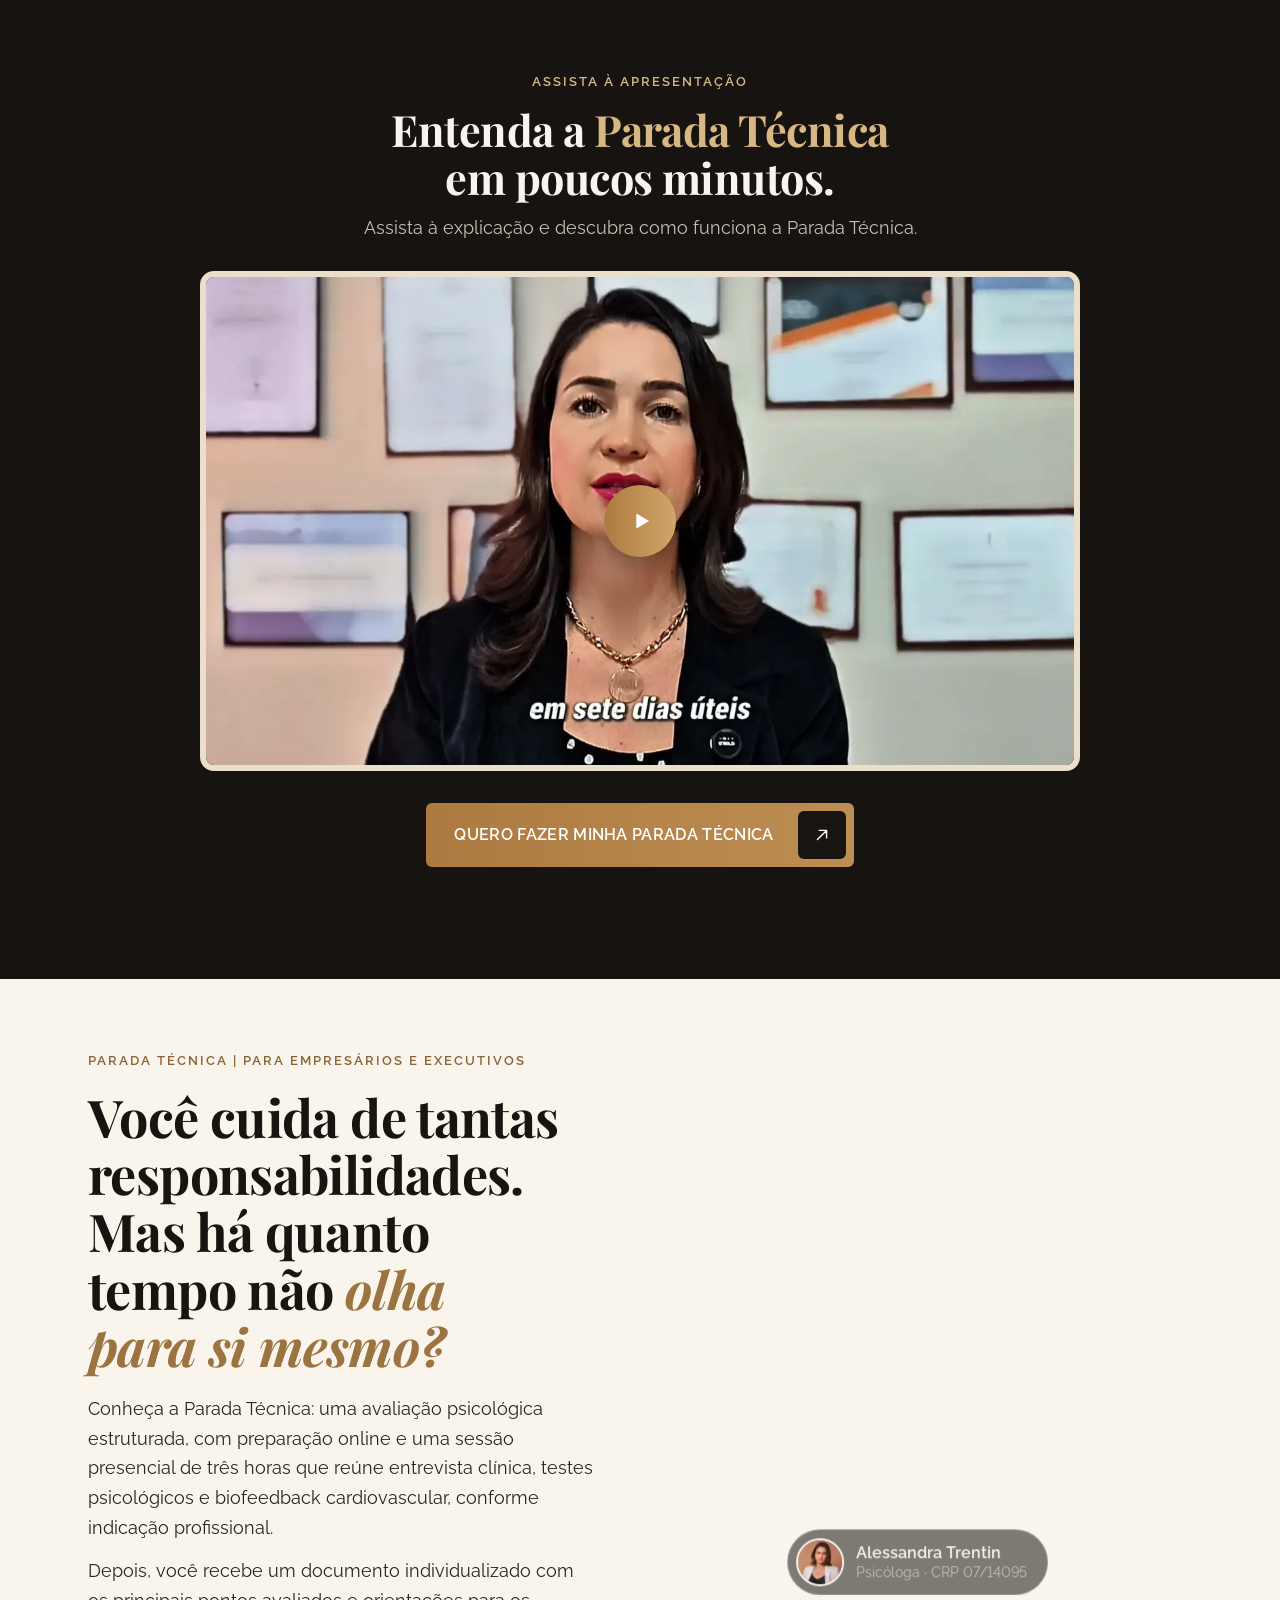
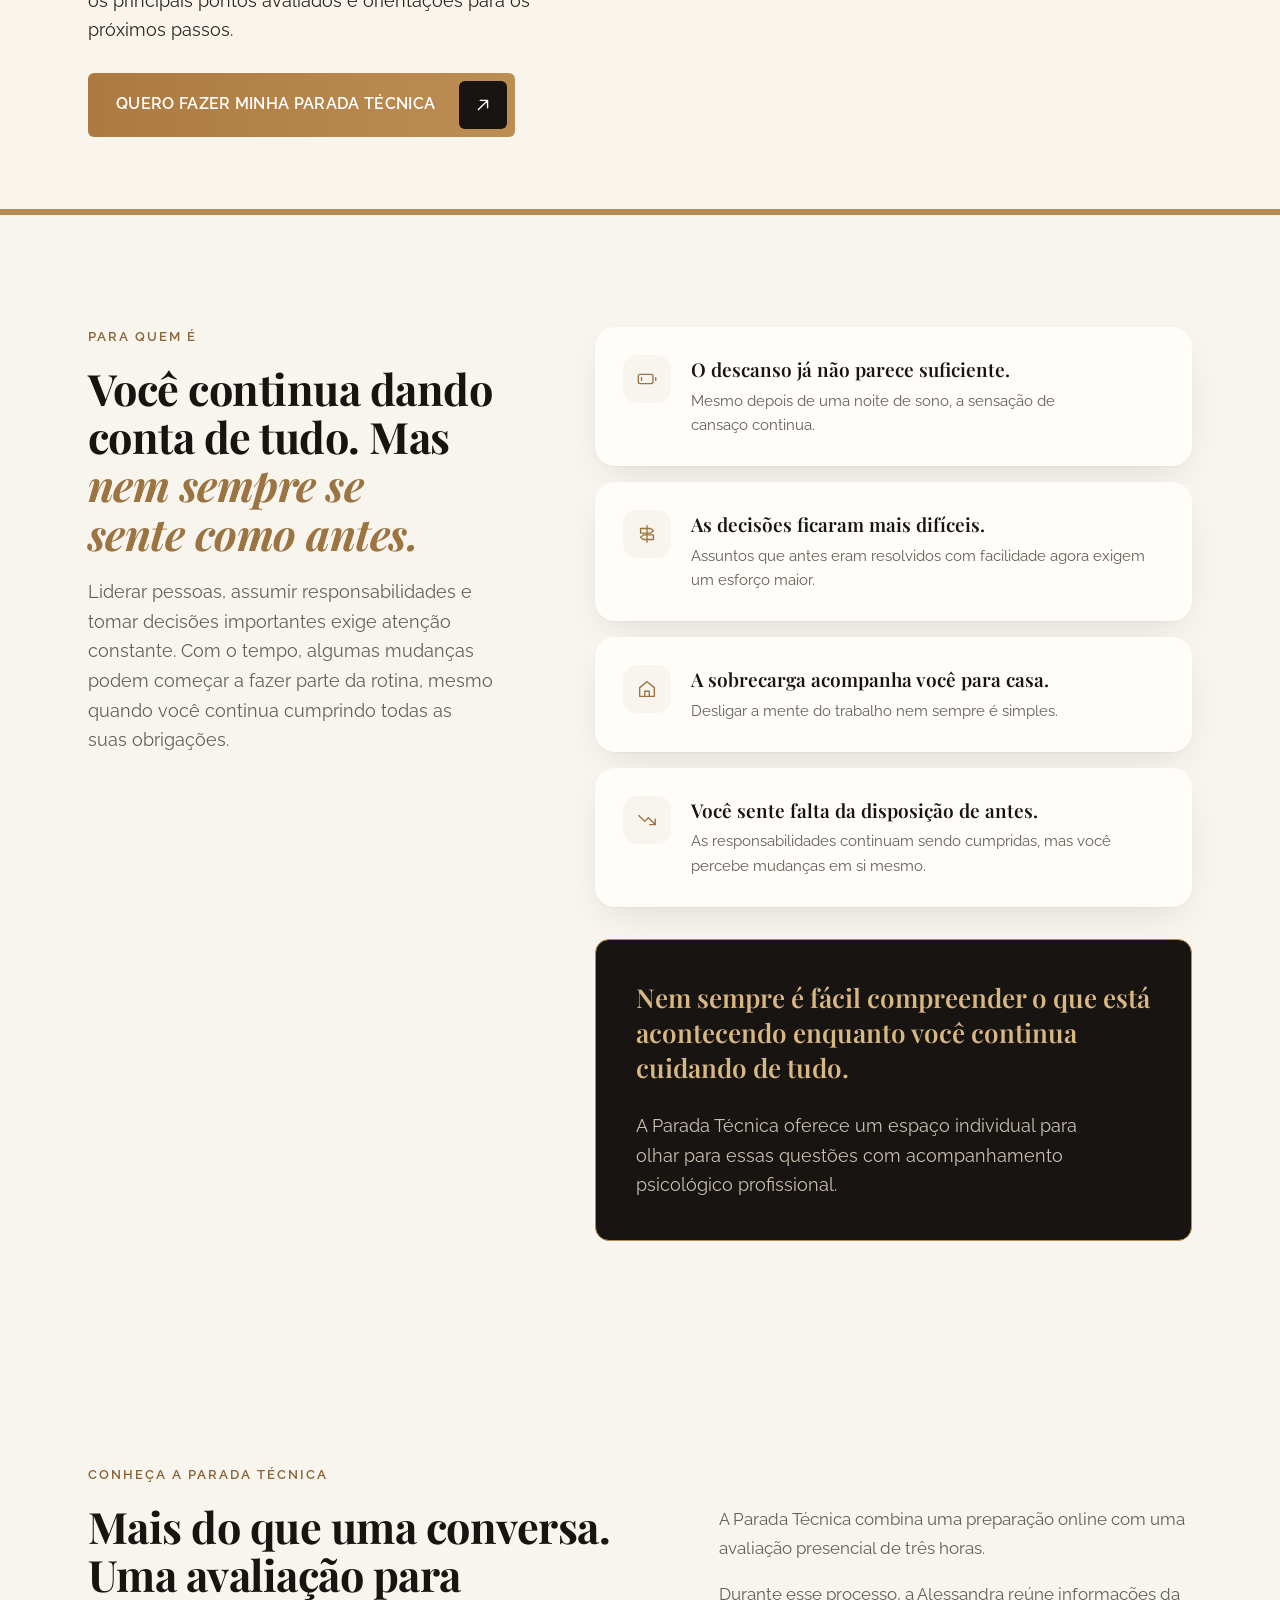
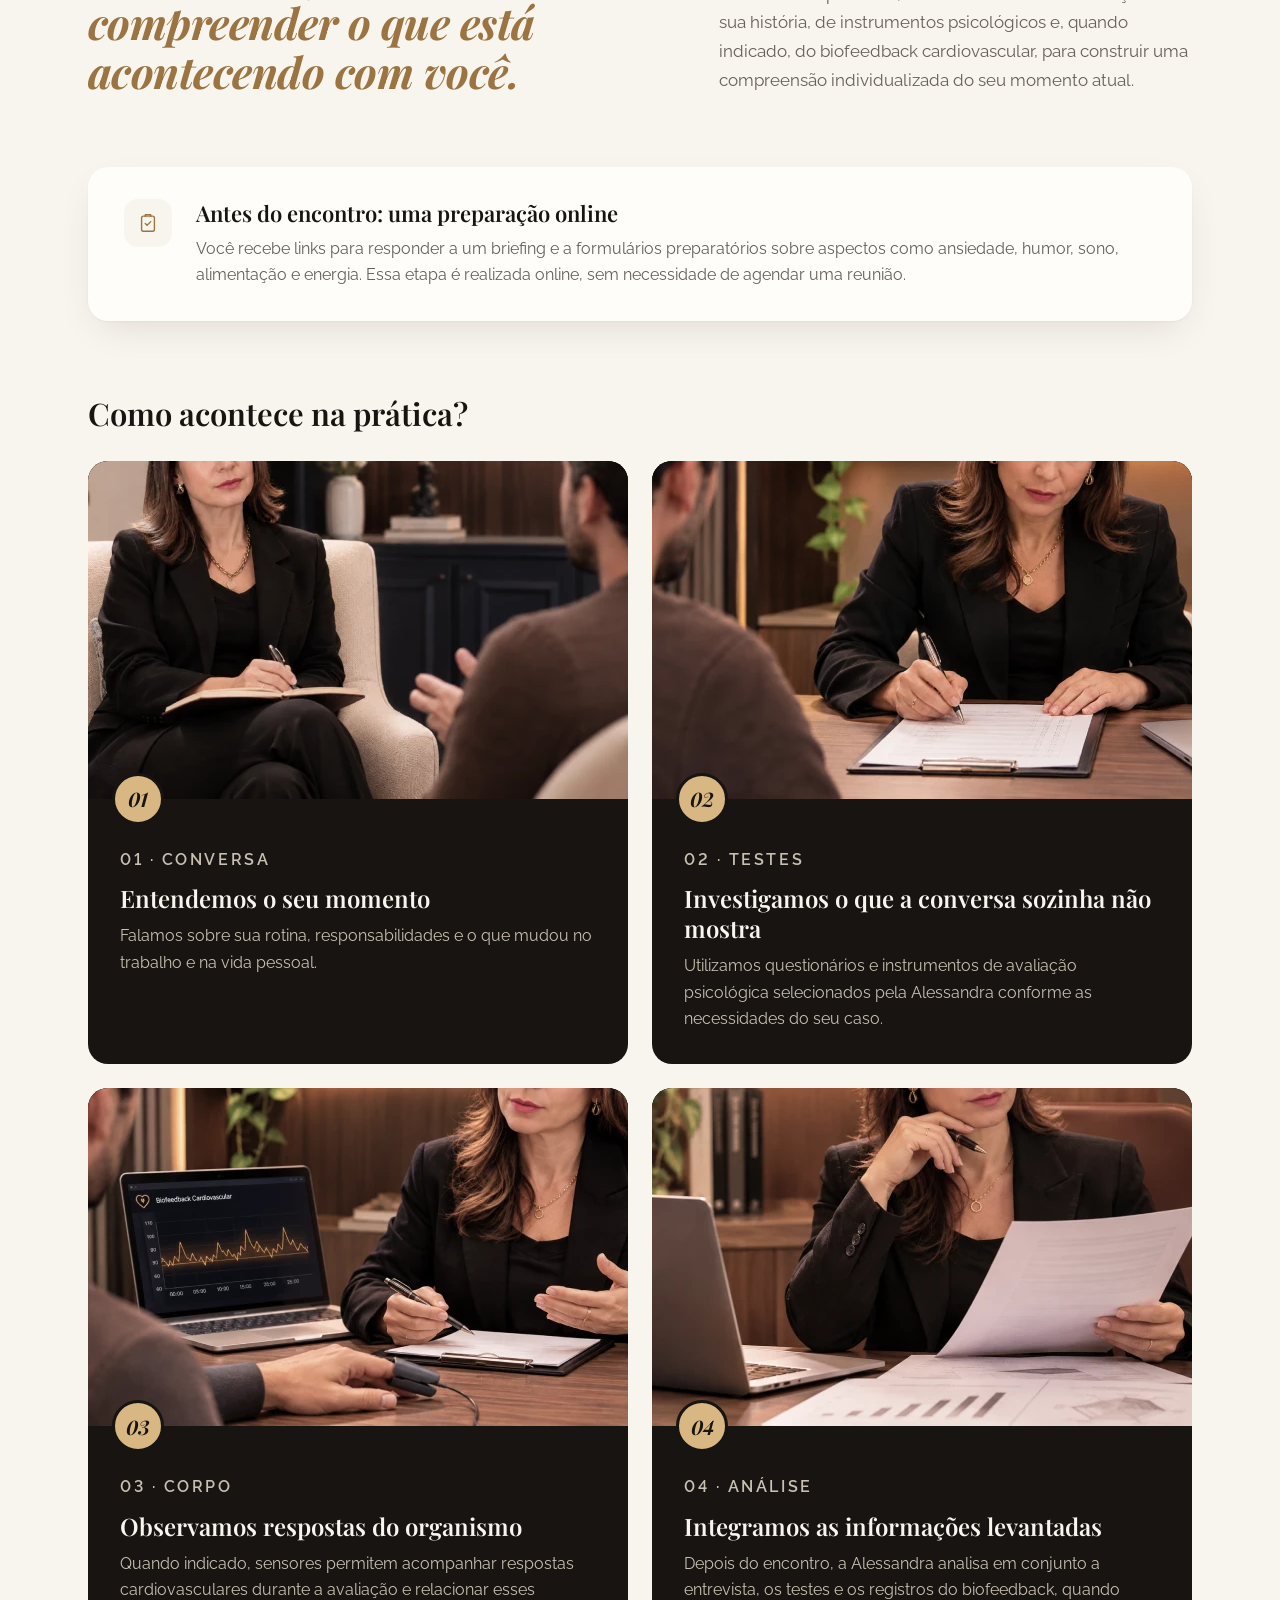
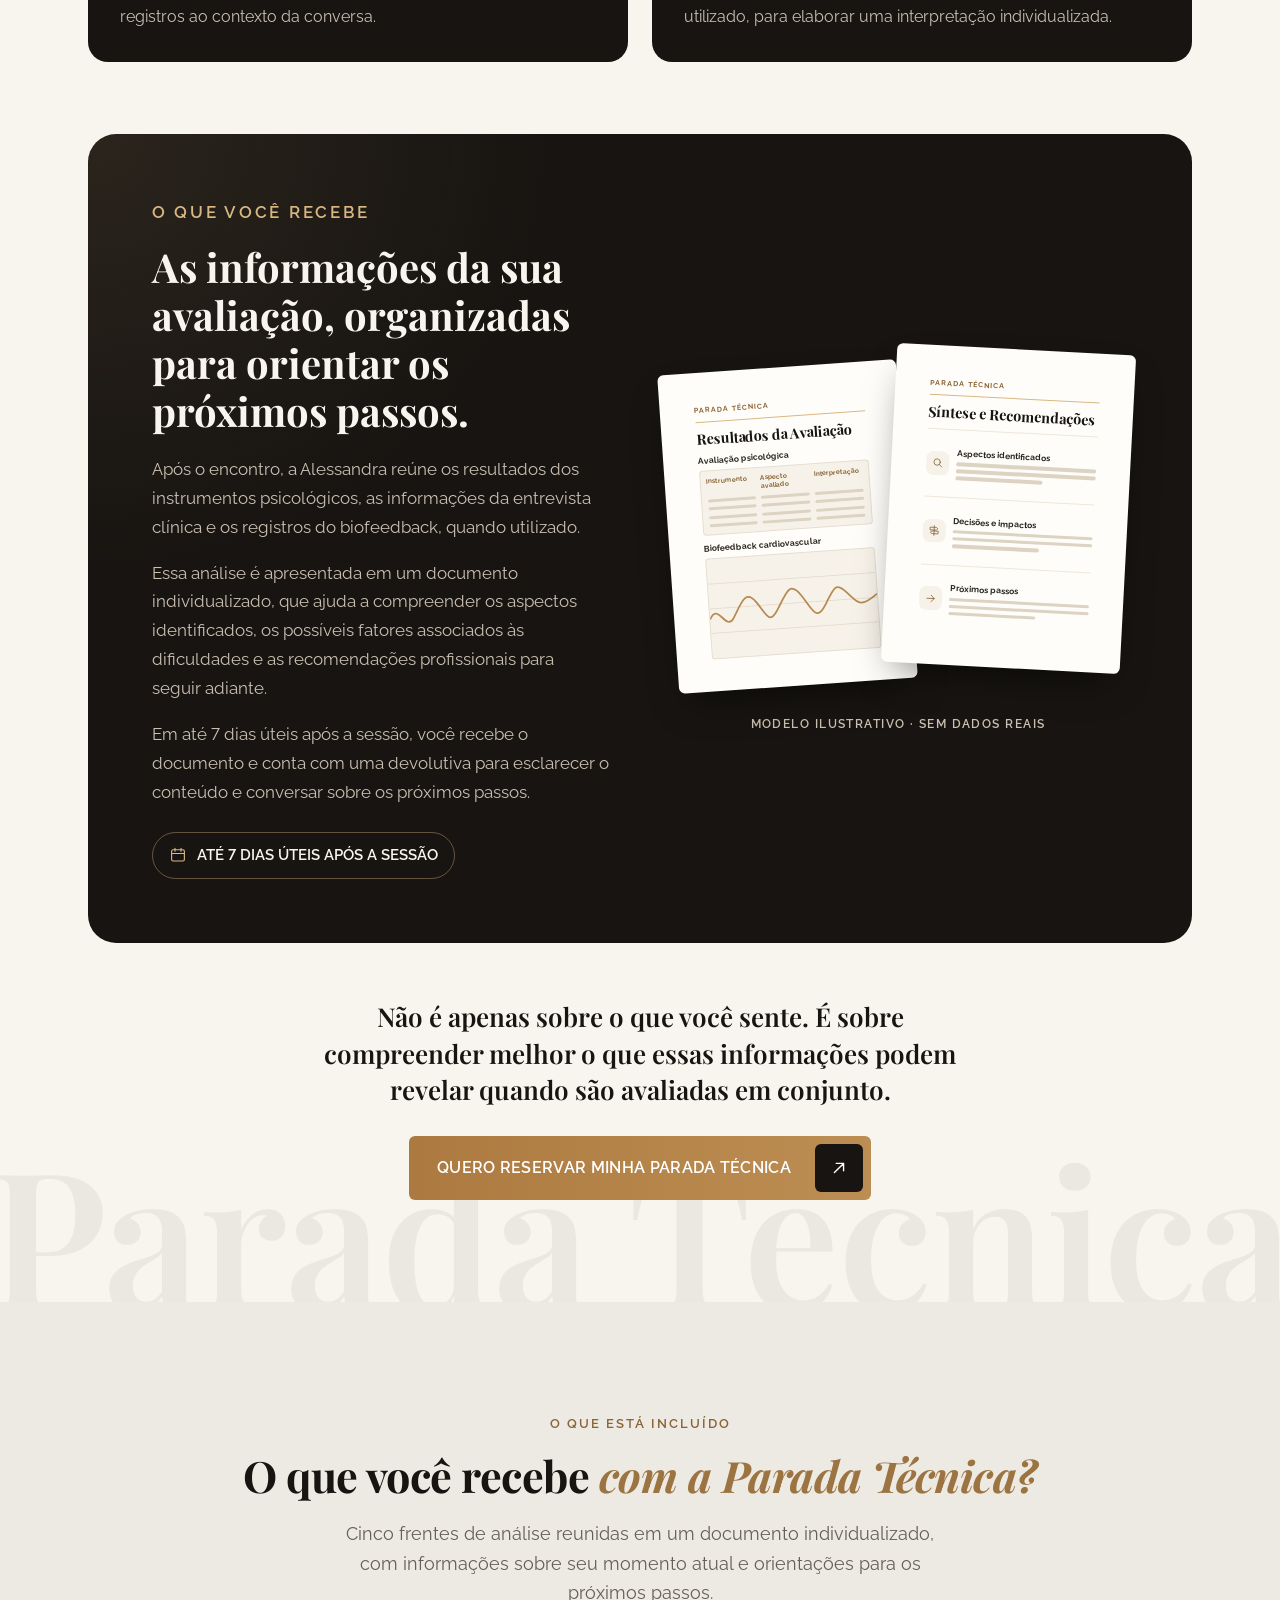
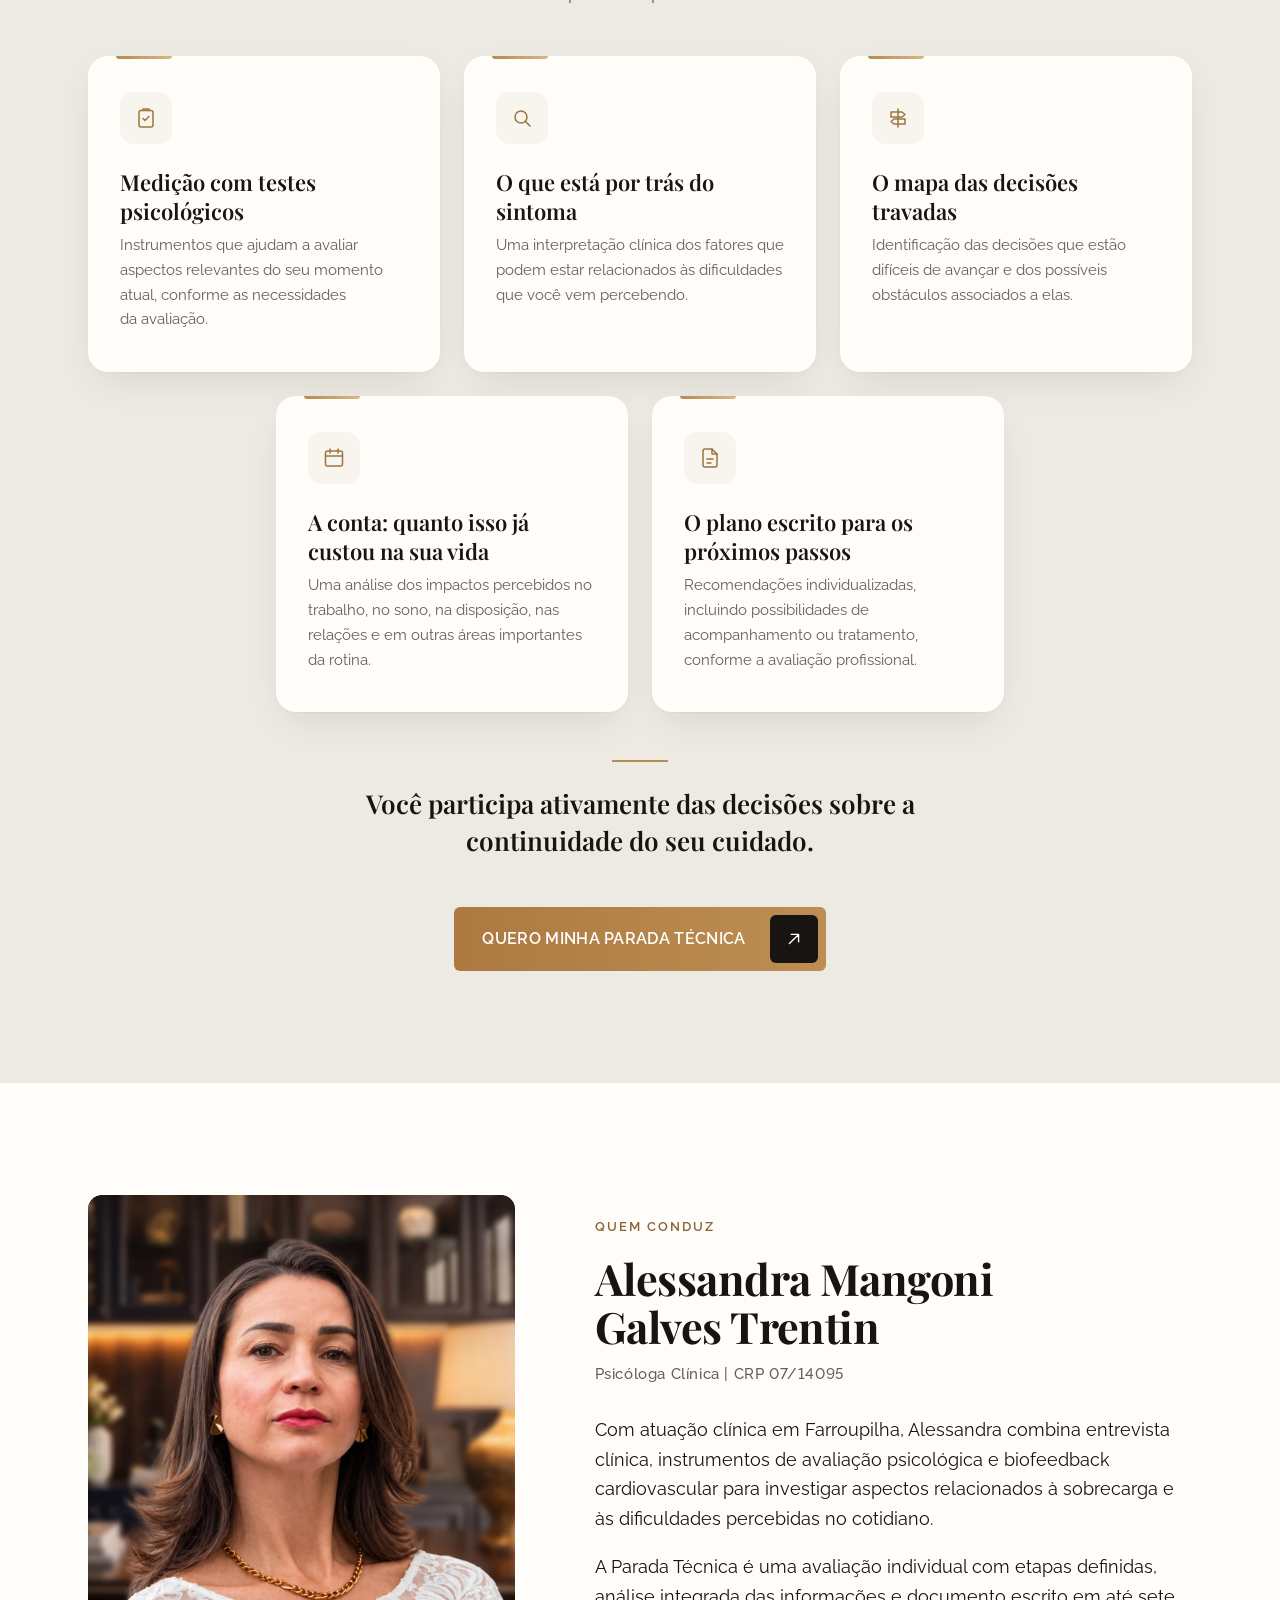
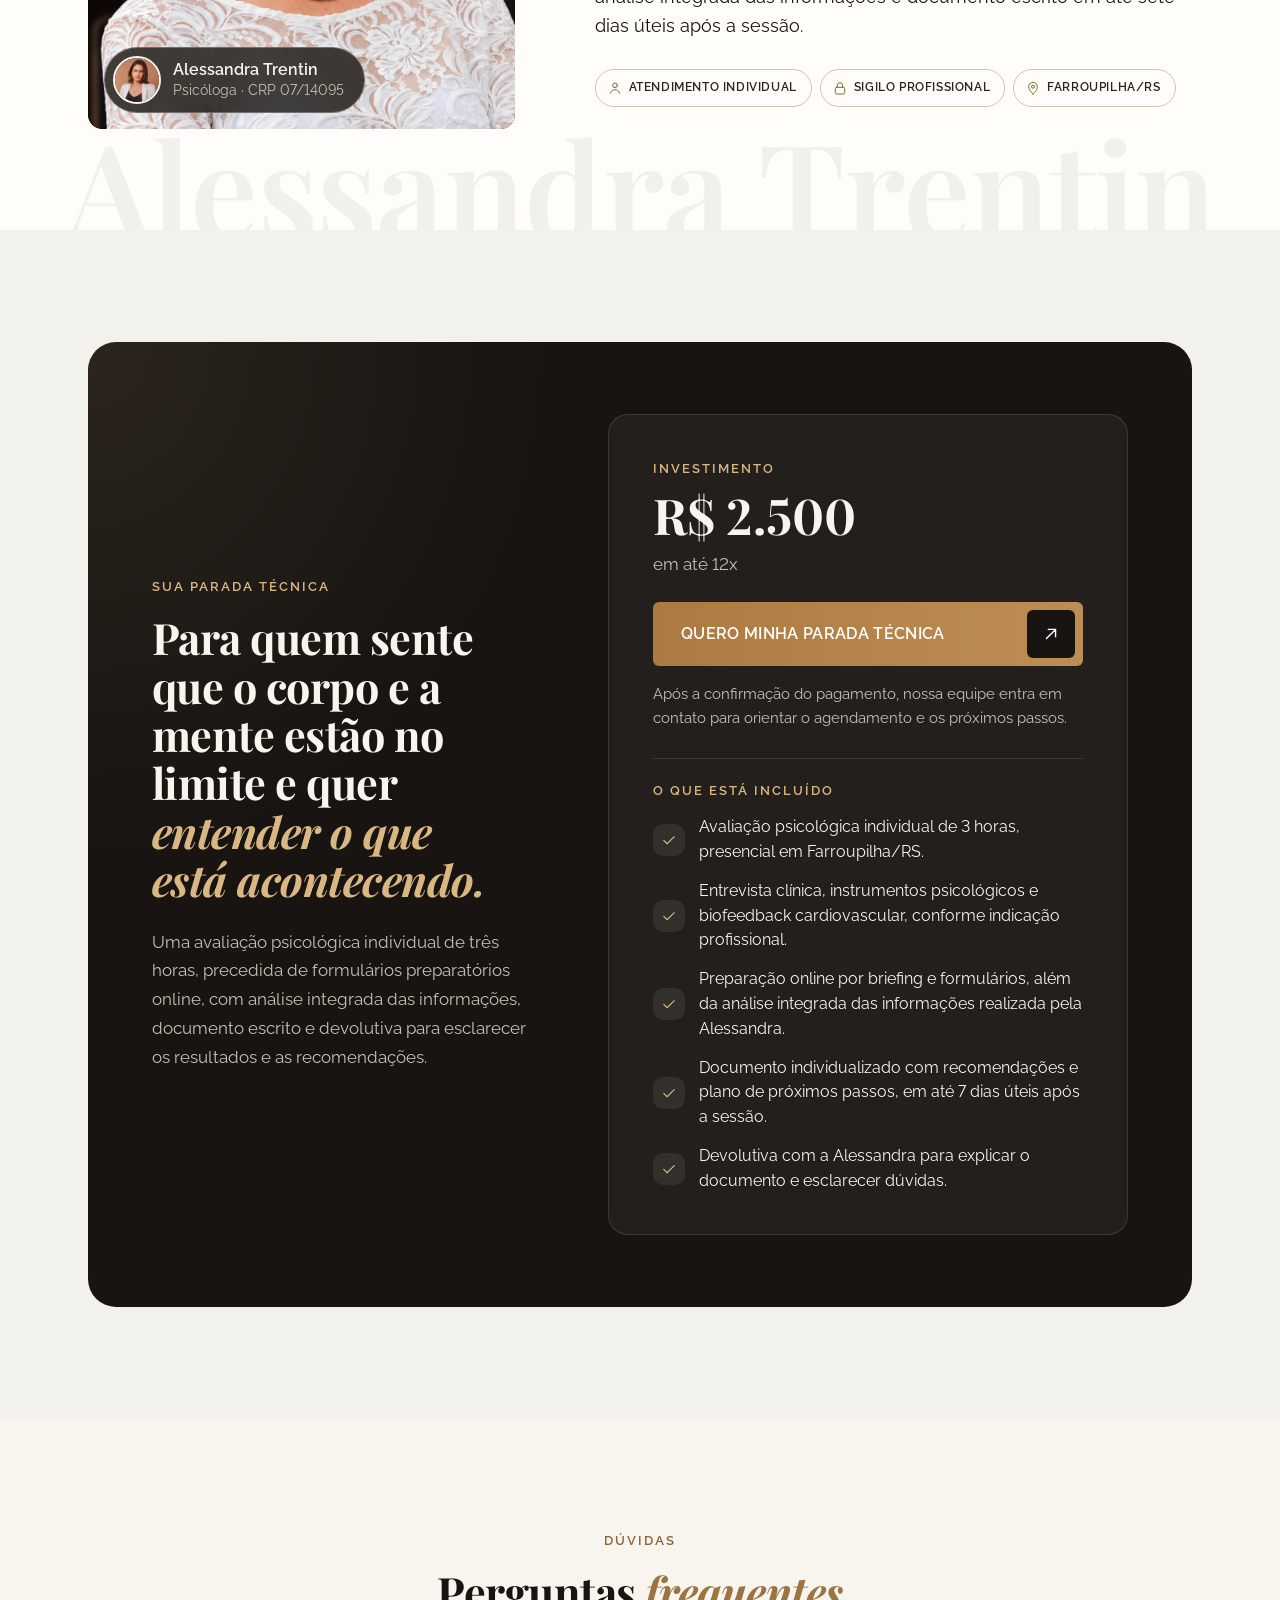
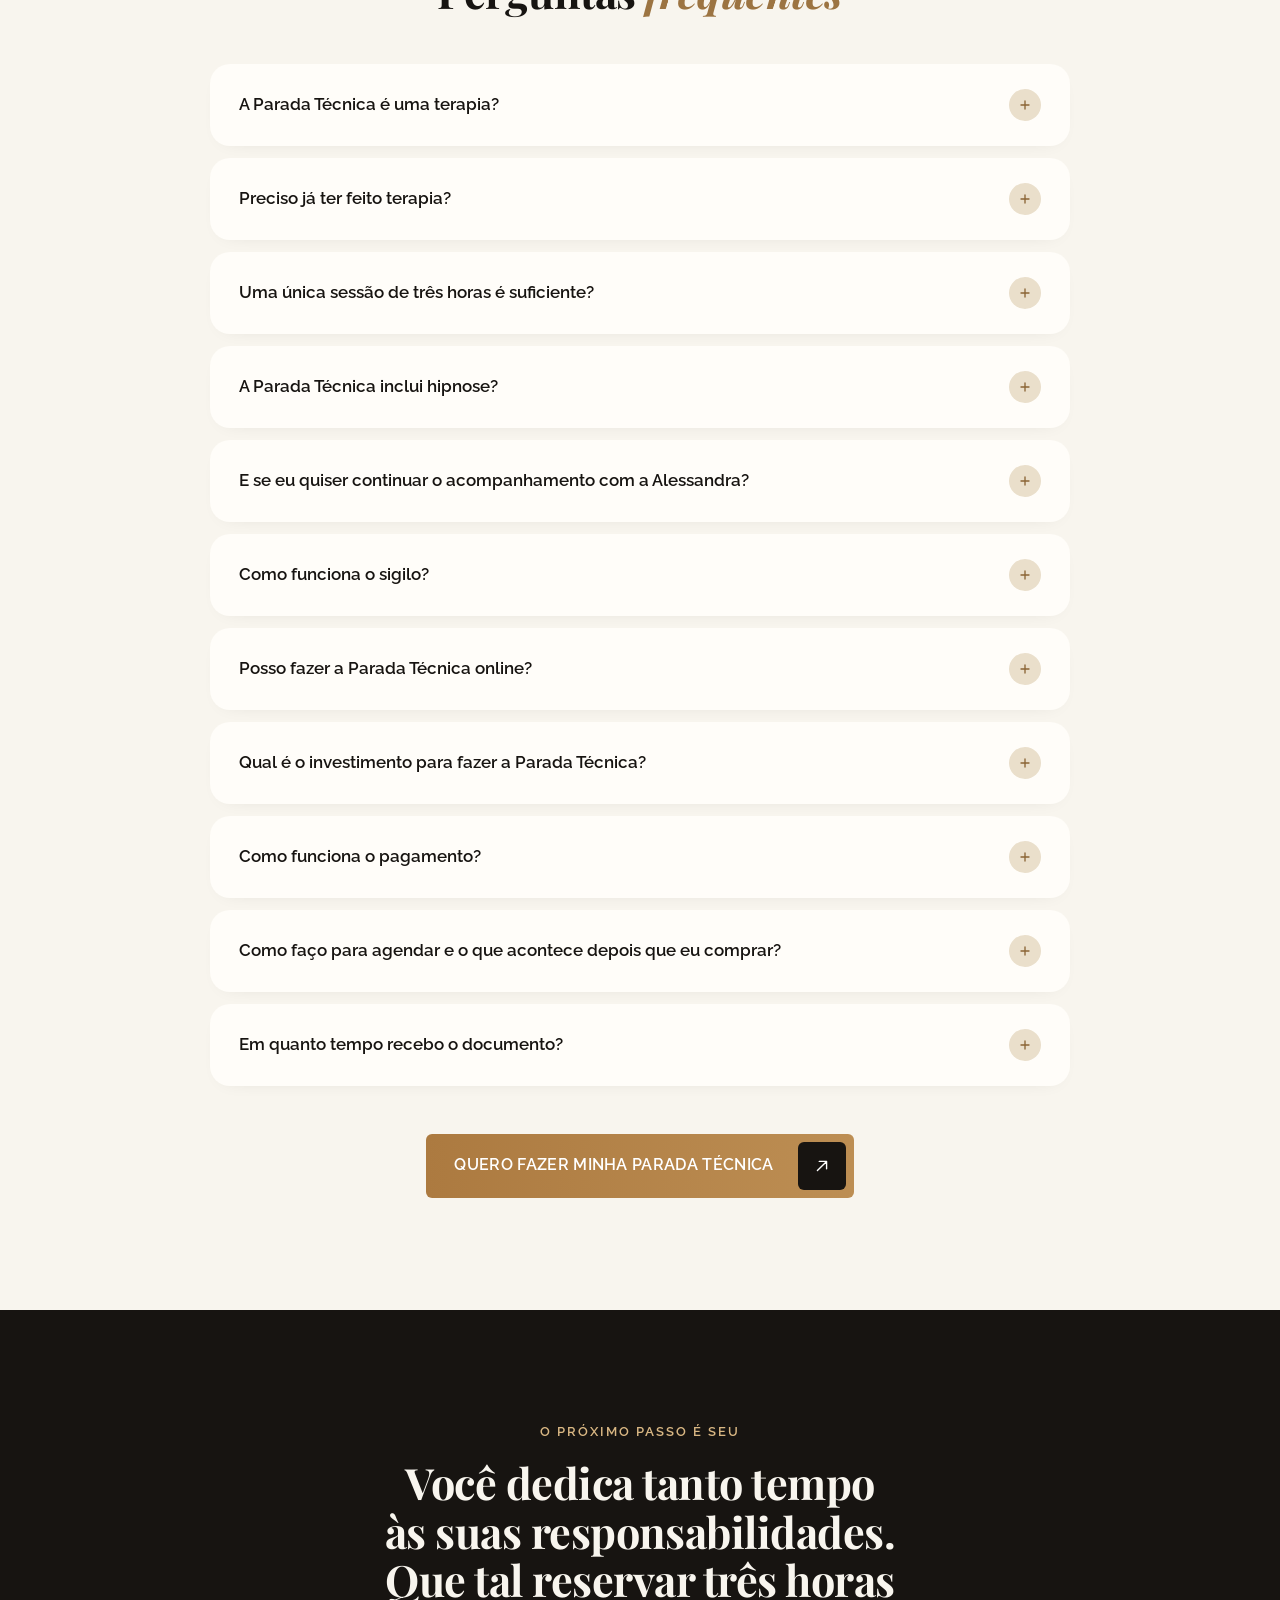
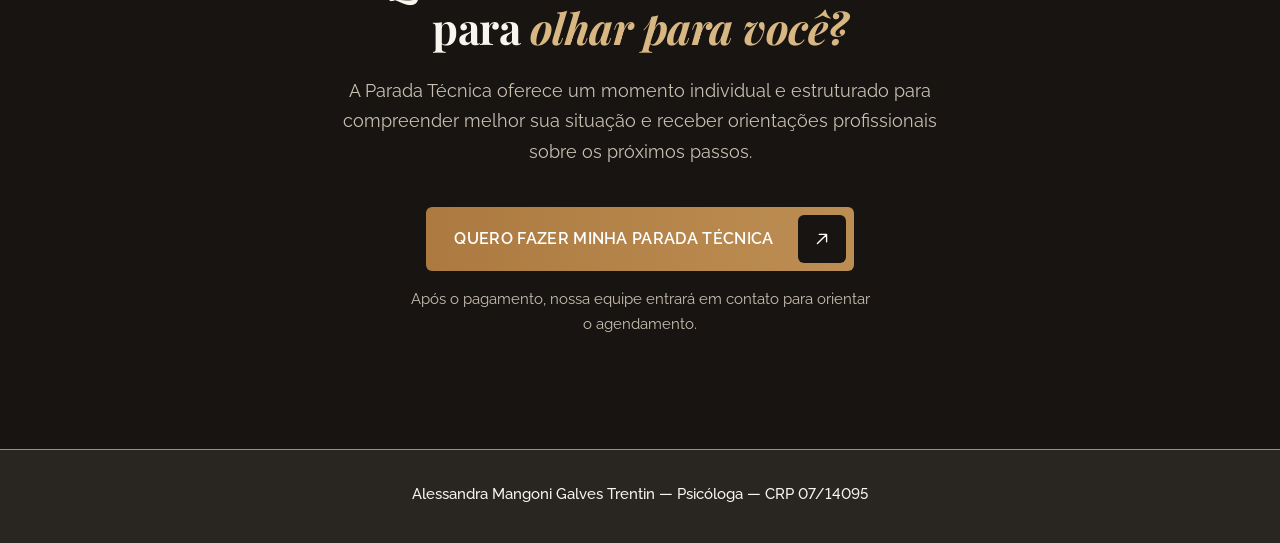
==== index.html @ 58bae8dd "Seção de vídeo: tag #D9B783 e borda do player #EADFCB Co-Authored-By: Claude Opus 5.5 <noreply@anthr" ====
<!doctype html>
<html lang="pt-BR">
<head>
<meta charset="utf-8">
<meta name="viewport" content="width=device-width, initial-scale=1, viewport-fit=cover">
<meta name="robots" content="noindex, nofollow">
<meta name="theme-color" content="#171411">
<title>Parada Técnica — Alessandra Trentin</title>
<link rel="preconnect" href="https://fonts.googleapis.com">
<link rel="preconnect" href="https://fonts.gstatic.com" crossorigin>
<link rel="stylesheet" href="https://fonts.googleapis.com/css2?family=Playfair+Display:ital,wght@0,600;0,700;1,600;1,700&family=Raleway:wght@400;500;600;700&display=swap">
<link rel="stylesheet" href="assets/styles.css?v=94bba98c">
<link rel="stylesheet" href="assets/motion.css?v=0e9d5f01">
<link rel="stylesheet" href="assets/video.css?v=78405263">
</head>
<body class="version-b">
<a class="skip-link" href="#conteudo">Ir para o conteúdo</a>
<main id="conteudo" tabindex="-1">

<section class="section theme-dark section--video" aria-labelledby="video-title" data-section="01b-video">
  <div class="container video">
    <p class="eyebrow">ASSISTA À APRESENTAÇÃO</p>
    <h2 id="video-title">Entenda a <span class="accent">Parada Técnica</span> em poucos minutos.</h2>
    <p class="lead">Assista à explicação e descubra como funciona a Parada Técnica.</p>
    <div class="video__player" data-video-id="o8AK3dnc5Sc" data-video-title="Vídeo de apresentação da Parada Técnica">
      <button type="button" class="video__trigger" aria-label="Reproduzir vídeo de apresentação da Parada Técnica">
        <img src="assets/img/video-capa.webp?v=f78d18d9" alt="" width="1280" height="720" fetchpriority="high" decoding="async">
        <span class="video__play" aria-hidden="true"><svg viewBox="0 0 24 24" width="28" height="28" fill="currentColor"><path d="M8 5.5v13l11-6.5z"/></svg></span>
      </button>
      <p class="video__status" role="status"></p>
    </div>
    <div class="section-cta"><a class="btn btn--gold" href="#investimento" data-cta="video"><span>QUERO FAZER MINHA PARADA TÉCNICA</span><span class="btn__iconbox"><svg class="icon" viewBox="0 0 24 24" fill="none" stroke="currentColor" stroke-width="1.5" stroke-linecap="round" stroke-linejoin="round" aria-hidden="true" focusable="false"><path d="M7 17L17 7M9 7h8v8"/></svg></span></a></div>
  </div>
</section>

<section class="hero" aria-labelledby="hero-title" data-section="01-primeira-dobra">
  <div class="hero__grid">
    <div class="hero__text">
      <p class="eyebrow">PARADA TÉCNICA | PARA EMPRESÁRIOS E EXECUTIVOS</p>
      <h1 id="hero-title" class="display">Você cuida de tantas responsabilidades. Mas há quanto tempo não <em class="display__accent">olha para si mesmo?</em></h1>
      <div class="hero__desc">
        <p>Conheça a Parada Técnica: uma avaliação psicológica estruturada, com preparação online e uma sessão presencial de três horas que reúne entrevista clínica, testes psicológicos e biofeedback cardiovascular, conforme indicação profissional.</p>
<p>Depois, você recebe um documento individualizado com os principais pontos avaliados e orientações para os próximos passos.</p>
      </div>
      <div class="hero__cta" id="hero-cta">
        <a class="btn btn--gold" href="#investimento" data-cta="hero"><span>QUERO FAZER MINHA PARADA TÉCNICA</span><span class="btn__iconbox"><svg class="icon" viewBox="0 0 24 24" fill="none" stroke="currentColor" stroke-width="1.5" stroke-linecap="round" stroke-linejoin="round" aria-hidden="true" focusable="false"><path d="M7 17L17 7M9 7h8v8"/></svg></span></a>
      </div>
    </div>
    <div class="hero__media">
      <figure class="photo photo--hero has-mobile"><picture><source media="(max-width: 1199px)" srcset="assets/img/hero-mobile.webp?v=ed5c1148"><img src="assets/img/hero-b.webp?v=5c72a144" alt="Psicóloga Alessandra Trentin" loading="eager" decoding="async"></picture></figure>
      <div class="hero__overlay">
  <div class="photo-badge">
    <span class="photo-badge__avatar"><img src="assets/img/avatar.webp?v=dbe582f8" alt=""></span>
    <span class="photo-badge__text"><strong>Alessandra Trentin</strong><span>Psicóloga · CRP 07/14095</span></span>
  </div></div>
    </div>
  </div>
</section>

<section class="section theme-cream" aria-labelledby="identificacao-title" data-section="02-identificacao">
  <div class="container split">
    <header class="split__head">
      <p class="eyebrow">PARA QUEM É</p>
      <h2 id="identificacao-title">Você continua dando conta de tudo. Mas <em class="display__accent">nem sempre se sente como antes.</em></h2>
      <p class="lead">Liderar pessoas, assumir responsabilidades e tomar decisões importantes exige atenção constante. Com o tempo, algumas mudanças podem começar a fazer parte da rotina, mesmo quando você continua cumprindo todas as suas obrigações.</p>
    </header>
    <div class="split__body">
      <ul class="signs">
        <li class="sign-card">
          <span class="sign-card__iconbox" aria-hidden="true"><svg class="icon sign-card__icon" viewBox="0 0 24 24" fill="none" stroke="currentColor" stroke-width="1.5" stroke-linecap="round" stroke-linejoin="round" aria-hidden="true" focusable="false"><rect x="2.5" y="7" width="16" height="10" rx="2"/><path d="M21.5 10.5v3M6 10.5v3"/></svg></span>
          <div><h3>O descanso já não parece suficiente.</h3><p>Mesmo depois de uma noite de sono, a sensação de cansaço continua.</p></div>
        </li>
<li class="sign-card">
          <span class="sign-card__iconbox" aria-hidden="true"><svg class="icon sign-card__icon" viewBox="0 0 24 24" fill="none" stroke="currentColor" stroke-width="1.5" stroke-linecap="round" stroke-linejoin="round" aria-hidden="true" focusable="false"><path d="M12 3v18"/><path d="M5 6h11l3 2.5-3 2.5H5z"/><path d="M19 13H8l-3 2.5L8 18h11z"/></svg></span>
          <div><h3>As decisões ficaram mais difíceis.</h3><p>Assuntos que antes eram resolvidos com facilidade agora exigem um esforço maior.</p></div>
        </li>
<li class="sign-card">
          <span class="sign-card__iconbox" aria-hidden="true"><svg class="icon sign-card__icon" viewBox="0 0 24 24" fill="none" stroke="currentColor" stroke-width="1.5" stroke-linecap="round" stroke-linejoin="round" aria-hidden="true" focusable="false"><path d="M4 10.5L12 4l8 6.5V20H4z"/><path d="M9.5 20v-5.5h5V20"/></svg></span>
          <div><h3>A sobrecarga acompanha você para casa.</h3><p>Desligar a mente do trabalho nem sempre é simples.</p></div>
        </li>
<li class="sign-card">
          <span class="sign-card__iconbox" aria-hidden="true"><svg class="icon sign-card__icon" viewBox="0 0 24 24" fill="none" stroke="currentColor" stroke-width="1.5" stroke-linecap="round" stroke-linejoin="round" aria-hidden="true" focusable="false"><path d="M3 7l6.5 6.5 4-4L21 17"/><path d="M15 17h6v-6"/></svg></span>
          <div><h3>Você sente falta da disposição de antes.</h3><p>As responsabilidades continuam sendo cumpridas, mas você percebe mudanças em si mesmo.</p></div>
        </li>
      </ul>
      <div class="closing-card">
        <p>Nem sempre é fácil compreender o que está acontecendo enquanto você continua cuidando de tudo.</p>
<p>A Parada Técnica oferece um espaço individual para olhar para essas questões com acompanhamento psicológico profissional.</p>
      </div>
    </div>
  </div>
</section>

<section class="section theme-cream section--practice section--watermark" aria-labelledby="pratica-title" data-section="03-pratica">
  <div class="container">
    <header class="practice__intro">
      <div>
        <p class="eyebrow">CONHEÇA A PARADA TÉCNICA</p>
        <h2 id="pratica-title">Mais do que uma conversa. Uma avaliação para <em class="display__accent">compreender o que está acontecendo com você.</em></h2>
      </div>
      <div class="practice__lead"><p>A Parada Técnica combina uma preparação online com uma avaliação presencial de três horas.</p>
<p>Durante esse processo, a Alessandra reúne informações da sua história, de instrumentos psicológicos e, quando indicado, do biofeedback cardiovascular, para construir uma compreensão individualizada do seu momento atual.</p></div>
    </header>

    <aside class="practice-prep" aria-labelledby="preparacao-title">
      <span class="practice-prep__icon" aria-hidden="true"><svg class="icon" viewBox="0 0 24 24" fill="none" stroke="currentColor" stroke-width="1.5" stroke-linecap="round" stroke-linejoin="round" aria-hidden="true" focusable="false"><rect x="5" y="4.5" width="14" height="16.5" rx="2"/><path d="M9 4.5V3h6v1.5"/><path d="M9 12.5l2 2 4-4"/></svg></span>
      <div>
        <h3 id="preparacao-title">Antes do encontro: uma preparação online</h3>
        <p>Você recebe links para responder a um briefing e a formulários preparatórios sobre aspectos como ansiedade, humor, sono, alimentação e energia. Essa etapa é realizada online, sem necessidade de agendar uma reunião.</p>
      </div>
    </aside>

    <h3 class="practice__subtitle">Como acontece na prática?</h3>
    <ol class="practice__steps">
      <li class="practice-card">
        <div class="practice-card__media">
          <img src="assets/img/etapa-01-escuta.webp?v=6d62cdf8" alt="Alessandra Trentin em conversa profissional no ambiente de atendimento" width="1600" height="1000" loading="lazy" decoding="async">
          <span class="practice-card__n" aria-hidden="true">01</span>
        </div>
        <div class="practice-card__body">
          <p class="practice-card__label">01 · CONVERSA</p>
          <h4>Entendemos o seu momento</h4>
          <p>Falamos sobre sua rotina, responsabilidades e o que mudou no trabalho e na vida pessoal.</p>
        </div>
      </li>
<li class="practice-card">
        <div class="practice-card__media">
          <img src="assets/img/etapa-02-testes.webp?v=ab606c8e" alt="Materiais profissionais de avaliação psicológica" width="1600" height="1000" loading="lazy" decoding="async">
          <span class="practice-card__n" aria-hidden="true">02</span>
        </div>
        <div class="practice-card__body">
          <p class="practice-card__label">02 · TESTES</p>
          <h4>Investigamos o que a conversa sozinha não mostra</h4>
          <p>Utilizamos questionários e instrumentos de avaliação psicológica selecionados pela Alessandra conforme as necessidades do seu caso.</p>
        </div>
      </li>
<li class="practice-card">
        <div class="practice-card__media">
          <img src="assets/img/etapa-03-biofeedback.webp?v=8aefc254" alt="Equipamento de biofeedback cardiovascular utilizado na avaliação" width="1600" height="1000" loading="lazy" decoding="async">
          <span class="practice-card__n" aria-hidden="true">03</span>
        </div>
        <div class="practice-card__body">
          <p class="practice-card__label">03 · CORPO</p>
          <h4>Observamos respostas do organismo</h4>
          <p>Quando indicado, sensores permitem acompanhar respostas cardiovasculares durante a avaliação e relacionar esses registros ao contexto da conversa.</p>
        </div>
      </li>
<li class="practice-card">
        <div class="practice-card__media">
          <img src="assets/img/etapa-04-analise.webp?v=c35fadf6" alt="Alessandra Trentin organizando as informações da avaliação" width="1600" height="1000" loading="lazy" decoding="async">
          <span class="practice-card__n" aria-hidden="true">04</span>
        </div>
        <div class="practice-card__body">
          <p class="practice-card__label">04 · ANÁLISE</p>
          <h4>Integramos as informações levantadas</h4>
          <p>Depois do encontro, a Alessandra analisa em conjunto a entrevista, os testes e os registros do biofeedback, quando utilizado, para elaborar uma interpretação individualizada.</p>
        </div>
      </li>
    </ol>

    <div class="practice-doc theme-dark">
      <div class="practice-doc__text">
        <p class="eyebrow">O QUE VOCÊ RECEBE</p>
        <h3>As informações da sua avaliação, organizadas para orientar os próximos passos.</h3>
        <p>Após o encontro, a Alessandra reúne os resultados dos instrumentos psicológicos, as informações da entrevista clínica e os registros do biofeedback, quando utilizado.</p>
<p>Essa análise é apresentada em um documento individualizado, que ajuda a compreender os aspectos identificados, os possíveis fatores associados às dificuldades e as recomendações profissionais para seguir adiante.</p>
<p>Em até 7 dias úteis após a sessão, você recebe o documento e conta com uma devolutiva para esclarecer o conteúdo e conversar sobre os próximos passos.</p>
        <p class="practice-doc__deadline"><svg class="icon" viewBox="0 0 24 24" fill="none" stroke="currentColor" stroke-width="1.5" stroke-linecap="round" stroke-linejoin="round" aria-hidden="true" focusable="false"><rect x="3.5" y="5" width="17" height="15" rx="2"/><path d="M3.5 10h17M8 3v4M16 3v4"/></svg><span>ATÉ 7 DIAS ÚTEIS APÓS A SESSÃO</span></p>
      </div>
      <figure class="practice-doc__visual">
        <div class="practice-doc__pages practice-doc__pages--mock" role="img" aria-label="Duas páginas de um modelo ilustrativo do documento individualizado: Resultados da Avaliação e Síntese e Recomendações.">
          <div class="doc-page doc-page--1 doc-mock">
          <span class="doc-mock__brand">PARADA TÉCNICA</span>
          <span class="doc-mock__title">Resultados da Avaliação</span>
          <span class="doc-mock__label">Avaliação psicológica</span>
          <span class="doc-mock__table">
            <span class="doc-mock__th">Instrumento</span><span class="doc-mock__th">Aspecto avaliado</span><span class="doc-mock__th">Interpretação</span>
            <span class="doc-mock__bar"></span><span class="doc-mock__bar"></span><span class="doc-mock__bar"></span><span class="doc-mock__bar"></span><span class="doc-mock__bar"></span><span class="doc-mock__bar"></span><span class="doc-mock__bar"></span><span class="doc-mock__bar"></span><span class="doc-mock__bar"></span><span class="doc-mock__bar"></span><span class="doc-mock__bar"></span><span class="doc-mock__bar"></span>
          </span>
          <span class="doc-mock__label">Biofeedback cardiovascular</span>
          <svg class="doc-mock__chart" viewBox="0 0 200 56" preserveAspectRatio="none" focusable="false">
            <path class="doc-mock__grid" d="M0 14h200M0 28h200M0 42h200"/>
            <path class="doc-mock__line" d="M0 34c10-10 18 8 28 0s16-16 28-8 14 14 26 4 16-14 28-6 16 16 28 6 14-12 26-6 14 10 36 2"/>
          </svg>
        </div>
<div class="doc-page doc-page--2 doc-mock">
          <span class="doc-mock__brand">PARADA TÉCNICA</span>
          <span class="doc-mock__title">Síntese e Recomendações</span>
          <span class="doc-mock__group">
            <span class="doc-mock__icon"><svg class="icon" viewBox="0 0 24 24" fill="none" stroke="currentColor" stroke-width="1.5" stroke-linecap="round" stroke-linejoin="round" aria-hidden="true" focusable="false"><circle cx="11" cy="11" r="6"/><path d="M20 20l-4.5-4.5"/></svg></span>
            <span class="doc-mock__group-body"><span class="doc-mock__label">Aspectos identificados</span><span class="doc-mock__bar"></span><span class="doc-mock__bar"></span><span class="doc-mock__bar doc-mock__bar--short"></span></span>
          </span>
<span class="doc-mock__group">
            <span class="doc-mock__icon"><svg class="icon" viewBox="0 0 24 24" fill="none" stroke="currentColor" stroke-width="1.5" stroke-linecap="round" stroke-linejoin="round" aria-hidden="true" focusable="false"><path d="M12 3v18"/><path d="M5 6h11l3 2.5-3 2.5H5z"/><path d="M19 13H8l-3 2.5L8 18h11z"/></svg></span>
            <span class="doc-mock__group-body"><span class="doc-mock__label">Decisões e impactos</span><span class="doc-mock__bar"></span><span class="doc-mock__bar"></span><span class="doc-mock__bar doc-mock__bar--short"></span></span>
          </span>
<span class="doc-mock__group">
            <span class="doc-mock__icon"><svg class="icon" viewBox="0 0 24 24" fill="none" stroke="currentColor" stroke-width="1.5" stroke-linecap="round" stroke-linejoin="round" aria-hidden="true" focusable="false"><path d="M5 12h14M13 6l6 6-6 6"/></svg></span>
            <span class="doc-mock__group-body"><span class="doc-mock__label">Próximos passos</span><span class="doc-mock__bar"></span><span class="doc-mock__bar"></span><span class="doc-mock__bar doc-mock__bar--short"></span></span>
          </span>
        </div>
        </div>
        <figcaption>Modelo ilustrativo · sem dados reais</figcaption>
      </figure>
    </div>

    <div class="practice__closing">
      <p>Não é apenas sobre o que você sente. É sobre compreender melhor o que essas informações podem revelar quando são avaliadas em conjunto.</p>
      <a class="btn btn--gold" href="#investimento" data-cta="pratica"><span>QUERO RESERVAR MINHA PARADA TÉCNICA</span><span class="btn__iconbox"><svg class="icon" viewBox="0 0 24 24" fill="none" stroke="currentColor" stroke-width="1.5" stroke-linecap="round" stroke-linejoin="round" aria-hidden="true" focusable="false"><path d="M7 17L17 7M9 7h8v8"/></svg></span></a>
    </div>
  </div>
  <p class="watermark" aria-hidden="true">Parada Técnica</p>
</section>

<section class="section theme-cream" aria-labelledby="entregaveis-title" data-section="05-entregaveis">
  <div class="container">
    <header class="deliv__head">
      <p class="eyebrow">O QUE ESTÁ INCLUÍDO</p>
      <h2 id="entregaveis-title">O que você recebe <em class="display__accent">com a Parada Técnica?</em></h2>
      <p class="lead">Cinco frentes de análise reunidas em um documento individualizado, com informações sobre seu momento atual e orientações para os próximos passos.</p>
    </header>
    <ul class="cards">
      <li class="card">
        <span class="card__iconbox" aria-hidden="true"><svg class="icon card__icon" viewBox="0 0 24 24" fill="none" stroke="currentColor" stroke-width="1.5" stroke-linecap="round" stroke-linejoin="round" aria-hidden="true" focusable="false"><rect x="5" y="4.5" width="14" height="16.5" rx="2"/><path d="M9 4.5V3h6v1.5"/><path d="M9 12.5l2 2 4-4"/></svg></span>
        <h3>Medição com testes psicológicos</h3>
        <p>Instrumentos que ajudam a avaliar aspectos relevantes do seu momento atual, conforme as necessidades da avaliação.</p>
      </li>
<li class="card">
        <span class="card__iconbox" aria-hidden="true"><svg class="icon card__icon" viewBox="0 0 24 24" fill="none" stroke="currentColor" stroke-width="1.5" stroke-linecap="round" stroke-linejoin="round" aria-hidden="true" focusable="false"><circle cx="11" cy="11" r="6"/><path d="M20 20l-4.5-4.5"/></svg></span>
        <h3>O que está por trás do sintoma</h3>
        <p>Uma interpretação clínica dos fatores que podem estar relacionados às dificuldades que você vem percebendo.</p>
      </li>
<li class="card">
        <span class="card__iconbox" aria-hidden="true"><svg class="icon card__icon" viewBox="0 0 24 24" fill="none" stroke="currentColor" stroke-width="1.5" stroke-linecap="round" stroke-linejoin="round" aria-hidden="true" focusable="false"><path d="M12 3v18"/><path d="M5 6h11l3 2.5-3 2.5H5z"/><path d="M19 13H8l-3 2.5L8 18h11z"/></svg></span>
        <h3>O mapa das decisões travadas</h3>
        <p>Identificação das decisões que estão difíceis de avançar e dos possíveis obstáculos associados a elas.</p>
      </li>
<li class="card">
        <span class="card__iconbox" aria-hidden="true"><svg class="icon card__icon" viewBox="0 0 24 24" fill="none" stroke="currentColor" stroke-width="1.5" stroke-linecap="round" stroke-linejoin="round" aria-hidden="true" focusable="false"><rect x="3.5" y="5" width="17" height="15" rx="2"/><path d="M3.5 10h17M8 3v4M16 3v4"/></svg></span>
        <h3>A conta: quanto isso já custou na sua vida</h3>
        <p>Uma análise dos impactos percebidos no trabalho, no sono, na disposição, nas relações e em outras áreas importantes da rotina.</p>
      </li>
<li class="card">
        <span class="card__iconbox" aria-hidden="true"><svg class="icon card__icon" viewBox="0 0 24 24" fill="none" stroke="currentColor" stroke-width="1.5" stroke-linecap="round" stroke-linejoin="round" aria-hidden="true" focusable="false"><path d="M14 3H7a2 2 0 0 0-2 2v14a2 2 0 0 0 2 2h10a2 2 0 0 0 2-2V8z"/><path d="M14 3v5h5"/><path d="M9 13h6M9 17h4"/></svg></span>
        <h3>O plano escrito para os próximos passos</h3>
        <p>Recomendações individualizadas, incluindo possibilidades de acompanhamento ou tratamento, conforme a avaliação profissional.</p>
      </li>
    </ul>
    <p class="pull">Você participa ativamente das decisões sobre a continuidade do seu cuidado.</p>
    <div class="section-cta"><a class="btn btn--gold" href="#investimento" data-cta="entregaveis"><span>QUERO MINHA PARADA TÉCNICA</span><span class="btn__iconbox"><svg class="icon" viewBox="0 0 24 24" fill="none" stroke="currentColor" stroke-width="1.5" stroke-linecap="round" stroke-linejoin="round" aria-hidden="true" focusable="false"><path d="M7 17L17 7M9 7h8v8"/></svg></span></a></div>
  </div>
</section>

<section class="section theme-warm section--watermark section--watermark-about" aria-labelledby="sobre-title" data-section="06-sobre">
  <div class="container about">
    <div class="about__media">
      <figure class="photo photo--portrait"><img src="assets/img/sobre.webp?v=57f310bf" alt="Retrato profissional da psicóloga Alessandra Mangoni Galves Trentin" style="object-position:50% 20%" loading="lazy" decoding="async"></figure>
      
  <div class="photo-badge">
    <span class="photo-badge__avatar"><img src="assets/img/avatar.webp?v=dbe582f8" alt=""></span>
    <span class="photo-badge__text"><strong>Alessandra Trentin</strong><span>Psicóloga · CRP 07/14095</span></span>
  </div>
    </div>
    <div class="about__text">
      <p class="eyebrow">QUEM CONDUZ</p>
      <h2 id="sobre-title">Alessandra Mangoni Galves Trentin</h2>
      <p class="about__credential">Psicóloga Clínica | CRP 07/14095</p>
      <p>Com atuação clínica em Farroupilha, Alessandra combina entrevista clínica, instrumentos de avaliação psicológica e biofeedback cardiovascular para investigar aspectos relacionados à sobrecarga e às dificuldades percebidas no cotidiano.</p>
<p>A Parada Técnica é uma avaliação individual com etapas definidas, análise integrada das informações e documento escrito em até sete dias úteis após a sessão.</p>
      <ul class="trust" aria-label="Elementos de confiança">
        <li><svg class="icon" viewBox="0 0 24 24" fill="none" stroke="currentColor" stroke-width="1.5" stroke-linecap="round" stroke-linejoin="round" aria-hidden="true" focusable="false"><circle cx="12" cy="8" r="3.5"/><path d="M5 20c1-3.5 3.8-5.5 7-5.5s6 2 7 5.5"/></svg><span>Atendimento individual</span></li>
<li><svg class="icon" viewBox="0 0 24 24" fill="none" stroke="currentColor" stroke-width="1.5" stroke-linecap="round" stroke-linejoin="round" aria-hidden="true" focusable="false"><rect x="5" y="11" width="14" height="10" rx="2"/><path d="M8 11V8a4 4 0 0 1 8 0v3"/></svg><span>Sigilo profissional</span></li>
<li><svg class="icon" viewBox="0 0 24 24" fill="none" stroke="currentColor" stroke-width="1.5" stroke-linecap="round" stroke-linejoin="round" aria-hidden="true" focusable="false"><path d="M12 21s-6.5-5.6-6.5-11a6.5 6.5 0 0 1 13 0c0 5.4-6.5 11-6.5 11z"/><circle cx="12" cy="10" r="2.3"/></svg><span>Farroupilha/RS</span></li>
      </ul>
    </div>
  </div>
  <p class="watermark watermark--about" aria-hidden="true">Alessandra Trentin</p>
</section>

<section class="section theme-warm section--offer" id="investimento" tabindex="-1" aria-labelledby="oferta-title" data-section="06b-oferta">
  <div class="container">
    <div class="offer theme-dark">
      <div class="offer__intro">
        <p class="eyebrow">SUA PARADA TÉCNICA</p>
        <h2 id="oferta-title">Para quem sente que o corpo e a mente estão no limite e quer <em class="display__accent">entender o que está acontecendo.</em></h2>
        <p class="offer__desc">Uma avaliação psicológica individual de três horas, precedida de formulários preparatórios online, com análise integrada das informações, documento escrito e devolutiva para esclarecer os resultados e as recomendações.</p>
      </div>
      <div class="offer__card">
        <p class="offer__price-label">INVESTIMENTO</p>
        <p class="offer__value">R$ 2.500</p>
        <p class="offer__terms">em até 12x</p>
        <a class="btn btn--gold" href="https://pay.sumup.com/b2c/QX5EAYO5" data-cta="oferta"><span>QUERO MINHA PARADA TÉCNICA</span><span class="btn__iconbox"><svg class="icon" viewBox="0 0 24 24" fill="none" stroke="currentColor" stroke-width="1.5" stroke-linecap="round" stroke-linejoin="round" aria-hidden="true" focusable="false"><path d="M7 17L17 7M9 7h8v8"/></svg></span></a>
        <p class="offer__micro">Após a confirmação do pagamento, nossa equipe entra em contato para orientar o agendamento e os próximos passos.</p>
        <hr class="offer__divider">
        <h3 class="offer__subtitle">O QUE ESTÁ INCLUÍDO</h3>
        <ul class="offer__list">
          <li><span class="offer__check" aria-hidden="true"><svg class="icon" viewBox="0 0 24 24" fill="none" stroke="currentColor" stroke-width="1.5" stroke-linecap="round" stroke-linejoin="round" aria-hidden="true" focusable="false"><path d="M5 12.5l4.5 4.5L19 7.5"/></svg></span><span>Avaliação psicológica individual de 3 horas, presencial em Farroupilha/RS.</span></li>
<li><span class="offer__check" aria-hidden="true"><svg class="icon" viewBox="0 0 24 24" fill="none" stroke="currentColor" stroke-width="1.5" stroke-linecap="round" stroke-linejoin="round" aria-hidden="true" focusable="false"><path d="M5 12.5l4.5 4.5L19 7.5"/></svg></span><span>Entrevista clínica, instrumentos psicológicos e biofeedback cardiovascular, conforme indicação profissional.</span></li>
<li><span class="offer__check" aria-hidden="true"><svg class="icon" viewBox="0 0 24 24" fill="none" stroke="currentColor" stroke-width="1.5" stroke-linecap="round" stroke-linejoin="round" aria-hidden="true" focusable="false"><path d="M5 12.5l4.5 4.5L19 7.5"/></svg></span><span>Preparação online por briefing e formulários, além da análise integrada das informações realizada pela Alessandra.</span></li>
<li><span class="offer__check" aria-hidden="true"><svg class="icon" viewBox="0 0 24 24" fill="none" stroke="currentColor" stroke-width="1.5" stroke-linecap="round" stroke-linejoin="round" aria-hidden="true" focusable="false"><path d="M5 12.5l4.5 4.5L19 7.5"/></svg></span><span>Documento individualizado com recomendações e plano de próximos passos, em até 7 dias úteis após a sessão.</span></li>
<li><span class="offer__check" aria-hidden="true"><svg class="icon" viewBox="0 0 24 24" fill="none" stroke="currentColor" stroke-width="1.5" stroke-linecap="round" stroke-linejoin="round" aria-hidden="true" focusable="false"><path d="M5 12.5l4.5 4.5L19 7.5"/></svg></span><span>Devolutiva com a Alessandra para explicar o documento e esclarecer dúvidas.</span></li>
        </ul>
        
      </div>
    </div>
  </div>
</section>

<section class="section theme-cream section--faq" aria-labelledby="faq-title" data-section="07-faq">
  <div class="container faq-wrap">
    <header class="faq__head">
      <p class="eyebrow">DÚVIDAS</p>
      <h2 id="faq-title">Perguntas <em class="display__accent">frequentes</em></h2>
    </header>
    <div class="faq">
      <details class="faq__item">
        <summary><h3>A Parada Técnica é uma terapia?</h3><span class="faq__toggle" aria-hidden="true"><svg class="faq__icon" viewBox="0 0 24 24" fill="none" stroke="currentColor" stroke-width="1.5" stroke-linecap="round" stroke-linejoin="round" aria-hidden="true" focusable="false"><path d="M12 6v12M6 12h12"/></svg></span></summary>
        <div class="faq__answer">
          <p>É uma avaliação psicológica estruturada, com duração prevista de 3 horas e devolutiva escrita. Caso seja indicado acompanhamento psicológico posterior, as possibilidades serão explicadas individualmente.</p>
        </div>
      </details>
<details class="faq__item">
        <summary><h3>Preciso já ter feito terapia?</h3><span class="faq__toggle" aria-hidden="true"><svg class="faq__icon" viewBox="0 0 24 24" fill="none" stroke="currentColor" stroke-width="1.5" stroke-linecap="round" stroke-linejoin="round" aria-hidden="true" focusable="false"><path d="M12 6v12M6 12h12"/></svg></span></summary>
        <div class="faq__answer">
          <p>Não. Você pode entrar em contato mesmo que nunca tenha realizado acompanhamento psicológico.</p>
        </div>
      </details>
<details class="faq__item">
        <summary><h3>Uma única sessão de três horas é suficiente?</h3><span class="faq__toggle" aria-hidden="true"><svg class="faq__icon" viewBox="0 0 24 24" fill="none" stroke="currentColor" stroke-width="1.5" stroke-linecap="round" stroke-linejoin="round" aria-hidden="true" focusable="false"><path d="M12 6v12M6 12h12"/></svg></span></summary>
        <div class="faq__answer">
          <p>A Parada Técnica foi estruturada para reunir, em uma avaliação presencial de três horas, diferentes informações sobre seu momento atual. Antes do encontro, você também responde a formulários preparatórios online.</p>
<p>Depois, a Alessandra realiza a análise integrada e prepara o documento individualizado.</p>
<p>Esse processo tem uma proposta de avaliação e orientação. Se houver necessidade de acompanhamento terapêutico posterior, isso será explicado na devolutiva.</p>
        </div>
      </details>
<details class="faq__item">
        <summary><h3>A Parada Técnica inclui hipnose?</h3><span class="faq__toggle" aria-hidden="true"><svg class="faq__icon" viewBox="0 0 24 24" fill="none" stroke="currentColor" stroke-width="1.5" stroke-linecap="round" stroke-linejoin="round" aria-hidden="true" focusable="false"><path d="M12 6v12M6 12h12"/></svg></span></summary>
        <div class="faq__answer">
          <p>Não. A Parada Técnica é uma avaliação psicológica estruturada, com entrevista clínica, instrumentos psicológicos e biofeedback cardiovascular, conforme indicação.</p>
<p>A hipnose terapêutica pode fazer parte de um tratamento posterior, caso seja recomendada para sua situação e você decida continuar.</p>
        </div>
      </details>
<details class="faq__item">
        <summary><h3>E se eu quiser continuar o acompanhamento com a Alessandra?</h3><span class="faq__toggle" aria-hidden="true"><svg class="faq__icon" viewBox="0 0 24 24" fill="none" stroke="currentColor" stroke-width="1.5" stroke-linecap="round" stroke-linejoin="round" aria-hidden="true" focusable="false"><path d="M12 6v12M6 12h12"/></svg></span></summary>
        <div class="faq__answer">
          <p>Se houver indicação, a Alessandra poderá apresentar uma proposta individualizada de acompanhamento terapêutico.</p>
<p>Entre as possibilidades estão protocolos de terapia breve com hipnose terapêutica, que podem envolver de 3 a 10 encontros, conforme a avaliação e o plano indicado.</p>
<p>A continuidade não é obrigatória.</p>
        </div>
      </details>
<details class="faq__item">
        <summary><h3>Como funciona o sigilo?</h3><span class="faq__toggle" aria-hidden="true"><svg class="faq__icon" viewBox="0 0 24 24" fill="none" stroke="currentColor" stroke-width="1.5" stroke-linecap="round" stroke-linejoin="round" aria-hidden="true" focusable="false"><path d="M12 6v12M6 12h12"/></svg></span></summary>
        <div class="faq__answer">
          <p>As informações compartilhadas durante o atendimento são tratadas conforme o sigilo profissional e as regras aplicáveis à proteção dos dados pessoais.</p>
        </div>
      </details>
<details class="faq__item">
        <summary><h3>Posso fazer a Parada Técnica online?</h3><span class="faq__toggle" aria-hidden="true"><svg class="faq__icon" viewBox="0 0 24 24" fill="none" stroke="currentColor" stroke-width="1.5" stroke-linecap="round" stroke-linejoin="round" aria-hidden="true" focusable="false"><path d="M12 6v12M6 12h12"/></svg></span></summary>
        <div class="faq__answer">
          <p>A preparação acontece online, por links que você responde no seu próprio tempo. A avaliação de três horas é presencial, em Farroupilha/RS.</p>
        </div>
      </details>
<details class="faq__item">
        <summary><h3>Qual é o investimento para fazer a Parada Técnica?</h3><span class="faq__toggle" aria-hidden="true"><svg class="faq__icon" viewBox="0 0 24 24" fill="none" stroke="currentColor" stroke-width="1.5" stroke-linecap="round" stroke-linejoin="round" aria-hidden="true" focusable="false"><path d="M12 6v12M6 12h12"/></svg></span></summary>
        <div class="faq__answer">
          <p>O investimento é de R$ 2.500, com possibilidade de pagamento em até 12x. Você pode consultar os detalhes antes de concluir a compra.</p>
        </div>
      </details>
<details class="faq__item">
        <summary><h3>Como funciona o pagamento?</h3><span class="faq__toggle" aria-hidden="true"><svg class="faq__icon" viewBox="0 0 24 24" fill="none" stroke="currentColor" stroke-width="1.5" stroke-linecap="round" stroke-linejoin="round" aria-hidden="true" focusable="false"><path d="M12 6v12M6 12h12"/></svg></span></summary>
        <div class="faq__answer">
          <p>Ao clicar no botão de contratação, você será direcionado para uma página de pagamento, onde poderá conferir as condições disponíveis e concluir a compra.</p>
        </div>
      </details>
<details class="faq__item">
        <summary><h3>Como faço para agendar e o que acontece depois que eu comprar?</h3><span class="faq__toggle" aria-hidden="true"><svg class="faq__icon" viewBox="0 0 24 24" fill="none" stroke="currentColor" stroke-width="1.5" stroke-linecap="round" stroke-linejoin="round" aria-hidden="true" focusable="false"><path d="M12 6v12M6 12h12"/></svg></span></summary>
        <div class="faq__answer">
          <p>Após a confirmação do pagamento, nossa equipe entra em contato pelo WhatsApp para orientar o agendamento e a preparação online. Depois da avaliação presencial de 3 horas, a Alessandra prepara o documento individualizado, com os principais pontos avaliados e recomendações profissionais.</p>
        </div>
      </details>
<details class="faq__item">
        <summary><h3>Em quanto tempo recebo o documento?</h3><span class="faq__toggle" aria-hidden="true"><svg class="faq__icon" viewBox="0 0 24 24" fill="none" stroke="currentColor" stroke-width="1.5" stroke-linecap="round" stroke-linejoin="round" aria-hidden="true" focusable="false"><path d="M12 6v12M6 12h12"/></svg></span></summary>
        <div class="faq__answer">
          <p>O prazo previsto é de até 7 dias úteis após a sessão.</p>
        </div>
      </details>
    </div>
    <div class="section-cta"><a class="btn btn--gold" href="https://pay.sumup.com/b2c/QX5EAYO5" data-cta="faq"><span>QUERO FAZER MINHA PARADA TÉCNICA</span><span class="btn__iconbox"><svg class="icon" viewBox="0 0 24 24" fill="none" stroke="currentColor" stroke-width="1.5" stroke-linecap="round" stroke-linejoin="round" aria-hidden="true" focusable="false"><path d="M7 17L17 7M9 7h8v8"/></svg></span></a></div>
  </div>
</section>

<section class="section theme-dark section--final" aria-labelledby="final-title" data-section="08-chamada-final">
  <div class="container final">
    <p class="eyebrow">O PRÓXIMO PASSO É SEU</p>
    <h2 id="final-title">Você dedica tanto tempo às suas responsabilidades. Que tal reservar três horas para <em class="display__accent">olhar para você?</em></h2>
    <p class="final__subtitle">A Parada Técnica oferece um momento individual e estruturado para compreender melhor sua situação e receber orientações profissionais sobre os próximos passos.</p>
    <div class="section-cta"><a class="btn btn--gold" href="https://pay.sumup.com/b2c/QX5EAYO5" data-cta="chamada-final"><span>QUERO FAZER MINHA PARADA TÉCNICA</span><span class="btn__iconbox"><svg class="icon" viewBox="0 0 24 24" fill="none" stroke="currentColor" stroke-width="1.5" stroke-linecap="round" stroke-linejoin="round" aria-hidden="true" focusable="false"><path d="M7 17L17 7M9 7h8v8"/></svg></span></a></div>
    <p class="final__micro">Após o pagamento, nossa equipe entrará em contato para orientar o agendamento.</p>
  </div>
</section>
</main>

<footer class="footer theme-dark" data-section="rodape">
  <div class="container">
    <p class="footer__line">Alessandra Mangoni Galves Trentin — Psicóloga — CRP 07/14095</p>
  </div>
</footer>
<script src="assets/main.js?v=ad740dc9" defer></script>
<script src="assets/motion.js?v=2f08aefe" defer></script>
<script src="assets/video.js?v=757279e5" defer></script>
</body>
</html>
---- assets/styles.css ----
/* ==========================================================================
   Parada Técnica — UI editorial (Etapa 03)
   Tokens centralizados aqui; nenhuma cor fora de :root.
   ========================================================================== */

:root {
  /* Paleta oficial */
  --ink: #171411;            /* preto editorial */
  --gold: #B78A50;           /* dourado principal (linhas, ícones, destaques sobre escuro) */
  --champagne: #D9B783;      /* dourado champagne */
  --cream: #F8F5EE;          /* creme principal */
  --warm-white: #FFFDF9;     /* branco quente */
  --graphite: #292520;       /* grafite */
  --muted: #655F58;          /* texto secundário */
  --border: #E3DBCF;         /* bordas e divisórias */

  /* Derivados para acessibilidade (documentados no relatório) */
  --gold-ink: #8A6435;
  --hero-cream: #FAF5EC;     /* creme exato da faixa esquerda de hero.webp: emenda invisível com a foto */
  --gold-display: #9C7442;   /* dourado de títulos grandes (itálico da headline): 3.8:1 no creme */
  --gold-btn: linear-gradient(90deg, #AC7A40 0%, #D1A66A 100%); /* CTA dourado: cores de referência do cliente */
  --gold-btn-hover: linear-gradient(90deg, #9C6D37 0%, #C4985B 100%);
  --glass: rgba(23, 20, 17, 0.55);  /* selo sobre a foto: escuro translúcido p/ contraste do texto */
  --glass-border: rgba(248, 245, 238, 0.28);       /* dourado para TEXTO sobre fundo claro: 4.9:1 no creme (o #B78A50 dá 2.8:1) */
  --on-dark: #F8F5EE;        /* texto sobre escuro */
  --on-dark-muted: #C9C0B2;  /* texto secundário sobre escuro: 10:1 */
  --on-dark-line: #3A342D;   /* divisória sobre escuro */
  --error: #9B2C1F;          /* erro: 6.6:1 no branco quente (tom terroso, fora da paleta azul/verde) */
  --error-bg: #FBF1EE;
  --placeholder-text: #8C857C; /* placeholder dos campos: 3.6:1 (apoio, nunca única instrução) */
  --white: #FFFFFF;          /* fundo dos campos e texto do botão principal */
  --input-border: #CFC5B6;   /* borda dos campos: 1.7:1 + rótulo visível (não é o único indicador) */
  --champagne-hover: #E4C796;
  --pending-bg: #FFF6E0;
  --on-dark-border: #5A5248;
  --review-bg: #EDE7DC;

  /* Contexto (redefinido por .theme-*) */
  --bg: var(--cream);
  --text: var(--ink);
  --text-2: var(--muted);
  --line: var(--border);
  --accent-text: var(--gold-ink);
  --focus-ring: var(--ink);

  /* Tipografia */
  --font-serif: "Playfair Display", Georgia, "Times New Roman", serif;
  --font-sans: Raleway, system-ui, -apple-system, "Segoe UI", Roboto, Arial, sans-serif;
  --fs-display: clamp(2.125rem, 1.6rem + 2.2vw, 3.25rem);   /* 34 → 52 */
  --fs-h2: clamp(2rem, 1.5rem + 1.5vw, 2.75rem);            /* títulos de seção: 32 (celular) → 44 (desktop) */
  --fs-h3: clamp(1.375rem, 1.25rem + 0.5vw, 1.625rem);      /* 22 → 26 */
  --fs-body: clamp(1.0625rem, 1rem + 0.25vw, 1.125rem);     /* 17 → 18 */
  --fs-small: 0.9375rem;                                    /* 15 */
  --fs-eyebrow: 0.78125rem;                                 /* 12.5 */
  --lh-body: 1.65;
  --lh-tight: 1.12;
  --measure: 62ch;

  /* Espaço */
  --gutter: 20px;
  --section: 72px;
  --radius-btn: 6px;
  --radius-card: 10px;
  --radius-card-lg: 14px;
  --tap: 52px;

  --ease: cubic-bezier(.2, .6, .2, 1);
  --dur: 180ms;
}

@media (min-width: 600px)  { :root { --gutter: 32px; --section: 88px; } }
@media (min-width: 1024px) { :root { --gutter: 48px; --section: 112px; } }

/* Temas de seção */
.theme-cream { --bg: var(--cream); background: var(--bg); color: var(--text); }
.theme-warm  { --bg: var(--warm-white); background: var(--bg); color: var(--text); }
.theme-dark {
  --bg: var(--ink); --text: var(--on-dark); --text-2: var(--on-dark-muted);
  --line: var(--on-dark-line); --accent-text: var(--champagne); --focus-ring: var(--champagne);
  background: var(--bg); color: var(--text);
}

/* ---------- Base ---------- */
*, *::before, *::after { box-sizing: border-box; }
[hidden] { display: none !important; }
@media (prefers-reduced-motion: no-preference) { html { scroll-behavior: smooth; } }
html { -webkit-text-size-adjust: 100%; }

body {
  margin: 0;
  background: var(--cream);
  color: var(--ink);
  font-family: var(--font-sans);
  font-size: var(--fs-body);
  line-height: var(--lh-body);
  -webkit-font-smoothing: antialiased;
  font-variant-numeric: lining-nums; /* Raleway usa algarismos antigos por padrão */
  text-rendering: optimizeLegibility;
}

h1, h2, h3 { margin: 0; color: var(--text); }
h1, h2 {
  font-variant-numeric: lining-nums;
  font-family: var(--font-serif); font-weight: 700; line-height: var(--lh-tight);
  letter-spacing: -0.012em; text-wrap: balance;
}
h2 { font-size: var(--fs-h2); }
h3 { font-size: var(--fs-h3); line-height: 1.3; }
p { margin: 0 0 1em; max-width: var(--measure); text-wrap: pretty; }
p:last-child { margin-bottom: 0; }
ul, ol { margin: 0; padding: 0; list-style: none; }
a { color: inherit; text-underline-offset: 3px; text-decoration-thickness: 1px; }
strong { font-weight: 600; }

:focus-visible { outline: 3px solid var(--focus-ring); outline-offset: 3px; border-radius: 2px; }

.visually-hidden {
  position: absolute !important; width: 1px; height: 1px; padding: 0; margin: -1px;
  overflow: hidden; clip: rect(0 0 0 0); white-space: nowrap; border: 0;
}
.skip-link {
  position: absolute; left: 8px; top: -100px; z-index: 100;
  background: var(--ink); color: var(--cream); padding: 12px 16px; border-radius: var(--radius-btn);
  --focus-ring: var(--champagne);
}
.skip-link:focus { top: 8px; }

.container { width: 100%; max-width: 1200px; margin-inline: auto; padding-inline: var(--gutter); }
.container--text { max-width: calc(780px + 2 * var(--gutter)); }
.section { padding-block: var(--section); }

.icon { width: 24px; height: 24px; flex: none; }

/* ---------- Elementos editoriais ---------- */
.eyebrow {
  font-family: var(--font-sans); font-size: var(--fs-eyebrow); font-weight: 600;
  letter-spacing: 0.16em; text-transform: uppercase; color: var(--accent-text);
  margin-bottom: 16px; max-width: none;
}
.eyebrow--rule { display: flex; align-items: center; gap: 16px; }
.eyebrow--rule::after { content: ""; flex: 1; height: 1px; background: var(--gold); min-width: 24px; }
@media (max-width: 599px) { .eyebrow { font-size: 0.75rem; letter-spacing: 0.1em; } }

.rule { display: block; width: 56px; height: 2px; background: var(--gold); margin-bottom: 24px; }
.accent { color: var(--accent-text); }
.lead { color: var(--text-2); margin-top: 20px; }

.section__head { max-width: 760px; margin-bottom: 48px; }
@media (min-width: 1024px) { .section__head { margin-bottom: 64px; } }

/* Título à esquerda + conteúdo à direita no desktop */
.split { display: grid; gap: 40px; }
@media (min-width: 1024px) {
  .split { grid-template-columns: 5fr 7fr; gap: 80px; align-items: start; }
  .split__head { position: sticky; top: 32px; }
}

/* ---------- Botões ---------- */
.btn {
  display: inline-flex; align-items: center; justify-content: center; gap: 12px;
  min-height: var(--tap); padding: 14px 28px;
  font-family: var(--font-sans); font-size: 0.9375rem; font-weight: 600; letter-spacing: 0.06em;
  line-height: 1.3; text-align: center; text-decoration: none; text-transform: uppercase;
  border: 1px solid transparent; border-radius: var(--radius-btn); cursor: pointer;
  transition: background-color var(--dur) var(--ease), color var(--dur) var(--ease),
              border-color var(--dur) var(--ease), transform var(--dur) var(--ease);
}
.btn__arrow { width: 18px; height: 18px; flex: none; transition: transform var(--dur) var(--ease); }
.btn:hover .btn__arrow { transform: translateX(3px); }
.btn:active { transform: translateY(1px); }
.btn[disabled], .btn[aria-disabled="true"] { cursor: not-allowed; opacity: 0.55; transform: none; }
.btn--block { display: flex; width: 100%; }

.btn--dark { background: var(--ink); color: var(--white); border-color: var(--ink); }
.btn--dark:hover { background: var(--graphite); border-color: var(--graphite); }
.theme-dark .btn--dark { border-color: var(--champagne); }

.btn--gold { background: var(--gold-btn); color: var(--white); border: 0; padding: 8px 8px 8px 28px; gap: 24px; min-height: 64px; letter-spacing: 0.02em; font-size: 1rem; }
.btn--gold:hover { background-image: var(--gold-btn-hover); }

/* CTA dourado: o próprio degradê desliza devagar (6s) e um reflexo de luz atravessa o botão (3,4s).
   Só o preenchimento se move; forma, medidas, texto e ícone ficam iguais. */
.btn--gold {
  position: relative; overflow: hidden; isolation: isolate;
  background-size: 220% 100%; background-position: 0% 50%;
}
.btn--gold > * { position: relative; z-index: 1; }
.btn--gold::before {
  content: ""; position: absolute; top: 0; bottom: 0; left: 0; width: 45%; z-index: 0;
  background: linear-gradient(100deg, transparent 0%, rgba(255, 255, 255, 0.08) 30%, rgba(255, 255, 255, 0.32) 50%, rgba(255, 255, 255, 0.08) 70%, transparent 100%);
  transform: translateX(-120%); pointer-events: none;
}
@media (prefers-reduced-motion: no-preference) {
  .btn--gold { animation: cta-gradient 6s ease-in-out infinite; }
  .btn--gold::before { animation: cta-shine 3.4s ease-in-out infinite; }
}
@keyframes cta-gradient {
  0%, 100% { background-position: 0% 50%; }
  50% { background-position: 100% 50%; }
}
@keyframes cta-shine {
  0% { transform: translateX(-120%); }
  60%, 100% { transform: translateX(240%); }
}
.btn__iconbox {
  width: 48px; height: 48px; flex: none; display: grid; place-items: center;
  background: var(--ink); color: var(--white); border-radius: var(--radius-btn);
  transition: transform var(--dur) var(--ease);
}
.btn__iconbox .icon { width: 22px; height: 22px; }
.btn--gold:hover .btn__iconbox { transform: translate(2px, -2px); }
.btn--gold.btn { justify-content: space-between; }
@media (prefers-reduced-motion: reduce) { .btn, .btn__arrow, .btn__iconbox { transition: none; } }

.btn--champagne { background: var(--champagne); color: var(--ink); border-color: var(--champagne); }
.btn--champagne:hover { background: var(--champagne-hover); border-color: var(--champagne-hover); }

.btn--editorial {
  min-height: 48px; padding: 8px 0; background: none; color: var(--text);
  border: 0; border-bottom: 1px solid var(--gold); border-radius: 0;
  font-size: var(--fs-small); letter-spacing: 0.02em; text-transform: none; text-align: left;
}
.btn--editorial:hover { border-bottom-color: var(--text); }

/* Loading */
.btn__loading { display: none; align-items: center; gap: 10px; }
.btn[aria-busy="true"] { cursor: progress; opacity: 0.85; }
.btn[aria-busy="true"] .btn__label { display: none; }
.btn[aria-busy="true"] .btn__loading { display: inline-flex; }
.btn__loading::before {
  content: ""; width: 16px; height: 16px; border-radius: 50%;
  border: 2px solid currentColor; border-right-color: transparent;
}
@media (prefers-reduced-motion: no-preference) {
  .btn__loading::before { animation: spin 0.8s linear infinite; }
}
@keyframes spin { to { transform: rotate(360deg); } }

/* ---------- Fotografia ---------- */
.photo { margin: 0; position: relative; overflow: hidden; border-radius: 2px; background: var(--graphite); }
.photo img { display: block; width: 100%; height: 100%; object-fit: cover; }
.photo--hero { aspect-ratio: 4 / 3; }
.photo--portrait { aspect-ratio: 4 / 5; }
@media (min-width: 1024px) { .photo--hero { aspect-ratio: 4 / 5; } }
.photo--placeholder {
  display: grid; place-items: center;
  background: var(--graphite);
  outline: 1px solid var(--gold); outline-offset: -12px;
}
.photo__label {
  display: grid; gap: 6px; text-align: center; padding: 0 24px;
  font-size: var(--fs-eyebrow); font-weight: 600; letter-spacing: 0.16em; color: var(--champagne);
}
.photo__label small { font-weight: 400; letter-spacing: 0.04em; color: var(--on-dark-muted); font-size: 0.75rem; }

/* ---------- Marca (usada no rodapé) ---------- */
.masthead__brand {
  margin: 0; max-width: none; font-family: var(--font-serif); font-weight: 700;
  font-size: 1.375rem; letter-spacing: 0.08em; line-height: 1.2; color: var(--cream);
}
.masthead__gold { color: var(--champagne); }

/* ---------- 01 Primeira dobra ---------- */
/* Desktop: texto sobre creme à esquerda, foto sangrando até a borda direita (print aprovado).
   Mobile: texto e CTA primeiro; foto em largura total logo abaixo. */
.hero { background: var(--hero-cream); border-bottom: 6px solid var(--gold); }
.hero__grid { display: grid; }
.hero__text {
  display: flex; flex-direction: column;
  padding: 28px var(--gutter) 40px;
}
.hero .eyebrow { margin-bottom: 16px; }
.display { font-size: var(--fs-display); line-height: 1.1; letter-spacing: -0.012em; }
.display__accent { font-style: italic; color: var(--gold-display); }
.hero__desc { margin-top: 20px; color: var(--graphite); }
.hero__desc p { margin-bottom: 0.75em; max-width: 46ch; }
.hero__desc p:last-child { margin-bottom: 0; }


.hero__cta { margin-top: 28px; }
.hero__cta .btn { width: 100%; }

.hero__media { position: relative; background: var(--hero-cream); }
.hero .photo--hero:not(.photo--placeholder) { background: var(--hero-cream); }
/* hero.webp tem uma faixa creme à esquerda: no mobile ela fica fora do recorte; no desktop ela
   emenda com o fundo e o rosto fica no centro da coluna. */
.hero .photo--hero img { object-position: 74% 20%; }
.photo picture { display: contents; }
/* Celular e tablet com hero-mobile.webp (só a foto, 4:5): rosto centralizado no recorte. */
@media (max-width: 1199px) { .hero .photo--hero.has-mobile img { object-position: 50% 22%; } }
.hero .photo--hero { aspect-ratio: 4 / 5; border-radius: 0; height: 100%; }
.hero .photo--placeholder { outline-offset: -16px; }
.hero .photo__label { max-width: 32ch; margin-inline: auto; }

.photo-badge {
  position: absolute; left: var(--gutter); bottom: 24px; right: auto;
  display: flex; align-items: center; gap: 12px; max-width: calc(100% - 2 * var(--gutter));
  padding: 8px 20px 8px 8px; border-radius: 999px;
  background: var(--glass); border: 1px solid var(--glass-border);
  -webkit-backdrop-filter: blur(10px); backdrop-filter: blur(10px);
  color: var(--on-dark);
}
.hero__overlay { position: absolute; inset: 0; pointer-events: none; }
.hero__overlay > * { pointer-events: auto; }

.photo-badge__avatar {
  width: 48px; height: 48px; flex: none; border-radius: 50%; overflow: hidden;
  display: grid; place-items: center; background: var(--graphite); color: var(--champagne);
  border: 2px solid var(--on-dark);
}
.photo-badge__avatar img { width: 100%; height: 100%; object-fit: cover; }
.photo-badge__text { display: grid; line-height: 1.35; white-space: nowrap; }
.photo-badge__text strong { font-weight: 600; font-size: 1rem; }
.photo-badge__text span { font-size: 0.875rem; color: var(--on-dark-muted); }

@media (min-width: 600px) and (max-width: 1199px) {
  .hero__cta .btn { width: auto; }
  .hero .photo--hero { aspect-ratio: 4 / 3; }
}
/* Desktop: a imagem enviada (creme à esquerda + foto à direita) vira o fundo da Hero inteira,
   centralizada; o texto ocupa a metade esquerda, sobre a faixa creme da própria imagem.
   A altura segue a proporção da imagem (1920×753), então ela ocupa a largura toda, de ponta a ponta,
   sem ampliar nem cortar as laterais. Só cresce além disso se o texto precisar (aí corta igual dos dois lados).
   Abaixo de 1200px a foto ficaria ampliada demais: usa o layout empilhado. */
@media (min-width: 1200px) {
  .hero__grid {
    position: relative;
    grid-template-columns: minmax(0, 1fr) minmax(0, 1fr);
    aspect-ratio: 1920 / 753;
  }
  .hero__media { position: absolute; inset: 0; z-index: 0; }
  .hero .photo--hero { aspect-ratio: auto; position: absolute; inset: 0; }
  .hero .photo--hero img { object-position: 50% 50%; }
  .hero__text {
    position: relative; z-index: 1;
    justify-content: center;
    padding-block: 40px;
    padding-left: max(var(--gutter), calc((100vw - 1200px) / 2 + var(--gutter)));
    padding-right: 40px;
  }
  .hero__cta .btn { width: auto; }
  /* Camada com o mesmo recorte "cover" da imagem: o selo fica preso a um ponto da foto
     (sobre o corpo da Alessandra, x 900 · y 590 em hero.webp) em qualquer largura. */
  .hero__media { container-type: size; overflow: hidden; }
  .hero__overlay {
    inset: auto; left: 50%; top: 50%;
    width: max(100cqw, 100cqh * 1920 / 753);
    height: max(100cqh, 100cqw * 753 / 1920);
    transform: translate(-50%, -50%);
  }
  .photo-badge {
    /* 50px mais ao centro que o pulso (ajuste do cliente). */
    left: calc(1150 / 1920 * 100% - 32px); top: calc(590 / 753 * 100%);
    right: auto; bottom: auto; transform: translateY(-50%);
  }
}

/* Versão B: Hero na proporção de hero-b.webp (1920×882) e com mais margem acima e abaixo do texto.
   Em 1920px a seção tem 882px; em telas menores acompanha a proporção, sem ficar menor que o texto + margens. */
@media (min-width: 1200px) {
  .version-b .hero__grid { aspect-ratio: 1920 / 882; }
  .version-b .hero__text { padding-block: 72px; }
  .version-b .hero__overlay {
    width: max(100cqw, 100cqh * 1920 / 882);
    height: max(100cqh, 100cqw * 882 / 1920);
  }
  .version-b .hero__overlay .photo-badge { top: calc(620 / 882 * 100%); }
}

/* ---------- 02 Identificação ---------- */
.signs { display: grid; gap: 16px; }
.sign-card {
  position: relative; display: grid; grid-template-columns: 48px 1fr; gap: 20px; align-items: start;
  padding: 28px; background: var(--warm-white); border-radius: 20px;
  box-shadow: 0 1px 2px rgba(23, 20, 17, 0.04), 0 14px 40px -12px rgba(23, 20, 17, 0.12);
}
.sign-card__iconbox {
  display: grid; place-items: center; width: 48px; height: 48px;
  border-radius: 14px; background: var(--cream); color: var(--gold-display);
}
.sign-card__icon { width: 22px; height: 22px; }
.sign-card h3 { font-family: var(--font-serif); font-weight: 600; font-size: 1.1875rem; line-height: 1.35; margin: 2px 0 6px; }
.sign-card p { color: var(--text-2); font-size: 0.9375rem; line-height: 1.65; }
.signs__n, .step-card__n, .next-steps li::before { font-variant-numeric: lining-nums; }

/* Fechamento em destaque: card escuro com traço dourado, para virar o "respiro" da seção. */
.closing-card {
  margin-top: 32px; padding: 32px; border-radius: var(--radius-card-lg);
  background: var(--ink); border: 1px solid var(--gold); color: var(--on-dark);
}
.closing-card p:first-child {
  font-family: var(--font-serif); font-weight: 600; font-size: var(--fs-h3); line-height: 1.35; color: var(--champagne);
}
.closing-card p + p { color: var(--on-dark-muted); margin-top: 16px; }
@media (min-width: 600px) { .closing-card { padding: 40px; } }

/* Marca d'água com o nome do serviço no pé da seção. */
.section--watermark { position: relative; overflow: hidden; padding-bottom: calc(var(--section) + 7vw); }
.section--watermark > .container { position: relative; z-index: 1; }
.watermark {
  position: absolute; left: 50%; bottom: 0; z-index: 0; margin: 0; max-width: none;
  transform: translate(-50%, 30%);
  font-family: var(--font-serif); font-weight: 600; font-size: clamp(4.5rem, 15vw, 17rem);
  line-height: 1; letter-spacing: -0.01em; white-space: nowrap;
  color: var(--ink); opacity: 0.05; pointer-events: none; user-select: none;
}
/* Desktop: nome mais visível (menos cortado) e 100px a menos no pé da seção. */
@media (min-width: 1024px) {
  .section--watermark { padding-bottom: calc(var(--section) + 7vw - 100px); }
  .watermark { transform: translate(-50%, 6%); }
  /* Seção 3: base das letras encostando na seção de baixo (com um leve corte). */
  .section--solution .watermark, .section--practice .watermark { transform: translate(-50%, 13%); }
}

/* Sobre: nome da Alessandra ao fundo, menor que o da seção 2 (o nome é mais longo). */
.watermark--about { font-size: clamp(3.5rem, 10.5vw, 12rem); }
@media (min-width: 1024px) { .section--watermark-about .watermark { transform: translate(-50%, 18%); } }

/* Celular e tablet: nome maior, numa linha só que passa das laterais (cortando as pontas),
   e inteiro na altura, sem ser cortado pela seção de baixo. */
@media (max-width: 1023px) {
  .watermark { bottom: 0; transform: translate(-50%, 8%); font-size: 22vw; line-height: 0.92; }
  .watermark--about { font-size: 17vw; }
  .section--watermark { padding-bottom: calc(var(--section) + 11vw); }
  .section--watermark-about { padding-bottom: calc(var(--section) + 8vw); }
}

/* ---------- 03 Solução ---------- */
/* Painel escuro arredondado sobre o creme, no mesmo vocabulário dos cards (seções 2, 4 e 5). */
.section--solution { padding-top: 24px; }
.solution {
  display: grid; gap: 40px; padding: 40px 24px; border-radius: 28px;
  background:
    radial-gradient(70% 90% at 0% 0%, rgba(217, 183, 131, 0.10), transparent 60%),
    var(--ink);
}
.solution .eyebrow { margin-bottom: 20px; color: var(--champagne); }
.solution h2 { max-width: 18ch; color: var(--cream); }
.solution .display__accent { color: var(--champagne); }
.solution__highlight {
  margin: 24px 0 32px; max-width: 40ch; color: var(--on-dark-muted); font-size: 1.0625rem; line-height: 1.65;
}
.solution__list { display: grid; gap: 12px; }
.solution__item {
  display: grid; grid-template-columns: 48px 1fr; gap: 18px; align-items: start;
  padding: 22px 24px; border-radius: 20px;
  background: rgba(248, 245, 238, 0.04); border: 1px solid rgba(248, 245, 238, 0.10);
}
.solution__iconbox {
  display: grid; place-items: center; width: 48px; height: 48px; border-radius: 14px;
  background: rgba(248, 245, 238, 0.08); color: var(--champagne);
}
.solution__iconbox .icon { width: 22px; height: 22px; }
.solution__item p { margin: 0; color: var(--on-dark); font-size: 0.9375rem; line-height: 1.65; }
@media (max-width: 599px) {
  .solution { padding: 36px 20px 20px; }
  .solution .btn { width: 100%; }
  .solution__item { grid-template-columns: 40px 1fr; gap: 14px; padding: 18px 16px; }
  .solution__iconbox { width: 40px; height: 40px; border-radius: 12px; }
}
@media (min-width: 1024px) {
  .solution { grid-template-columns: 1fr 1fr; gap: 56px; align-items: center; padding: 72px 64px; }
}

/* ---------- 04 Como funciona ---------- */
.steps__head { margin-bottom: 40px; text-align: center; }
.steps__head h2 { max-width: 22ch; margin-inline: auto; }
.steps { display: grid; gap: 16px; }
.step-card {
  display: flex; flex-direction: column; gap: 0;
  padding: 28px 24px 32px; border-radius: 18px;
  background: var(--ink); color: var(--on-dark);
}
.step-card--accent { background: linear-gradient(160deg, #9C7442 0%, #7A5629 100%); }
.step-card__n {
  font-family: var(--font-serif); font-style: italic; font-weight: 600; font-size: 2.25rem; line-height: 1;
  color: var(--champagne); margin-bottom: 24px;
}
.step-card--accent .step-card__n { color: var(--cream); }
.step-card__visual {
  position: relative; display: grid; place-items: center; height: 120px; margin-bottom: 28px; overflow: hidden;
  border-radius: 14px; border: 1px solid rgba(248, 245, 238, 0.10); background-color: rgba(248, 245, 238, 0.04);
  background-image: repeating-radial-gradient(circle at 50% 50%, transparent 0 27px, rgba(248, 245, 238, 0.07) 27px 28px);
}
.step-card__icon {
  display: grid; place-items: center; width: 64px; height: 64px; border-radius: 50%;
  background: rgba(248, 245, 238, 0.14); color: var(--cream);
  box-shadow: 0 0 0 10px rgba(248, 245, 238, 0.04);
}
.step-card__icon .icon { width: 26px; height: 26px; }
.step-card h3 {
  font-family: var(--font-serif); font-weight: 600; font-size: 1.5rem; line-height: 1.25;
  color: var(--cream); margin-bottom: 12px;
}
.step-card p { font-size: 0.9375rem; line-height: 1.6; color: var(--on-dark-muted); }
.step-card--accent p { color: rgba(248, 245, 238, 0.88); }
.step-card p + p { margin-top: 10px; }
@media (min-width: 900px) {
  .steps { grid-template-columns: repeat(3, 1fr); gap: 20px; }
  .step-card { padding: 32px 28px 36px; }
}

/* ---------- 05 Entregáveis ---------- */
.version-b [data-section="05-entregaveis"] { background: #EDEAE3; } /* mesma cor visível do "Parada Técnica" ao fundo da seção anterior */
.deliv__head { text-align: center; margin: 0 auto 48px; max-width: 1040px; }
.deliv__head h2 { margin-bottom: 16px; }
.deliv__head .lead { margin-inline: auto; max-width: 58ch; color: var(--text-2); }
.cards { display: grid; gap: 20px; }
.card {
  position: relative; padding: 32px 28px 36px;
  background: var(--warm-white); border-radius: 20px;
  box-shadow: 0 1px 2px rgba(23, 20, 17, 0.04), 0 14px 40px -12px rgba(23, 20, 17, 0.12);
}
.card::before {
  content: ""; position: absolute; top: 0; left: 28px; width: 56px; height: 3px; border-radius: 0 0 3px 3px;
  background: linear-gradient(90deg, var(--gold), var(--champagne));
}
.card__iconbox {
  display: grid; place-items: center; width: 52px; height: 52px; margin-bottom: 24px;
  border-radius: 14px; background: var(--cream); color: var(--gold-display);
}
.card__icon { width: 24px; height: 24px; }
.card h3 { font-family: var(--font-serif); font-weight: 600; font-size: 1.375rem; margin-bottom: 8px; }
.card p { color: var(--text-2); font-size: 0.9375rem; line-height: 1.65; }
@media (min-width: 600px) { .cards { grid-template-columns: repeat(2, 1fr); } }
@media (min-width: 1024px) {
  .cards { grid-template-columns: repeat(6, 1fr); gap: 24px; }
  .card { grid-column: span 2; padding: 36px 32px 40px; }
  .card:nth-child(4) { grid-column: 2 / span 2; }
}
.pull {
  margin: 48px auto 0; text-align: center; max-width: 36ch;
  font-family: var(--font-serif); font-weight: 600; font-size: var(--fs-h3); line-height: 1.4;
}
.pull::before { content: ""; display: block; width: 56px; height: 2px; background: var(--gold); margin: 0 auto 24px; }

/* CTA ao fim de uma seção (alternando com as que não têm botão). */
.section-cta { display: flex; justify-content: center; margin-top: 48px; }
@media (max-width: 599px) { .section-cta .btn { width: 100%; } }

/* ---------- 06 Sobre ---------- */
.about { display: grid; gap: 40px; }
.about__media { position: relative; max-width: 440px; width: 100%; border-radius: var(--radius-card-lg); overflow: hidden; }
.about__media .photo { border-radius: inherit; }
.about__media .photo--placeholder { outline: 0; }
.about__media .photo--placeholder .photo__label { transform: translateY(-32px); }
.about__media .photo-badge { left: 16px; bottom: 16px; top: auto; right: auto; transform: none; max-width: calc(100% - 32px); }
/* Na bio o selo fica sobre roupa clara: fundo mais escuro para manter o contraste do texto. */
.about__media .photo-badge { background: rgba(23, 20, 17, 0.8); }
.about__credential {
  margin: 12px 0 28px; font-size: var(--fs-small); font-weight: 500; letter-spacing: 0.04em; color: var(--muted);
}
.trust { display: flex; flex-wrap: wrap; gap: 8px; margin: 28px 0 0; }
.trust li {
  display: inline-flex; align-items: center; gap: 6px;
  padding: 8px 14px 8px 11px; border: 1px solid var(--input-border); border-radius: 999px; background: var(--warm-white);
  font-size: 0.75rem; font-weight: 600; letter-spacing: 0.05em; text-transform: uppercase; color: var(--graphite);
  white-space: nowrap;
}
.trust .icon { width: 16px; height: 16px; color: var(--gold-ink); }
@media (min-width: 1024px) {
  .about { grid-template-columns: 5fr 7fr; gap: 80px; align-items: center; }
}

/* ---------- 07 FAQ ---------- */
.faq-wrap { max-width: calc(860px + 2 * var(--gutter)); }
.faq__head { text-align: center; margin-bottom: 48px; }
.faq__head h2 { max-width: 24ch; margin-inline: auto; }
.section--faq { background: var(--cream); } /* #F8F5EE */
.faq { display: grid; gap: 12px; }
.faq__item {
  background: var(--warm-white); border: 1px solid transparent; border-radius: 20px;
  box-shadow: 0 6px 20px -14px rgba(23, 20, 17, 0.14);
  transition: border-color var(--dur) var(--ease), box-shadow var(--dur) var(--ease);
}
.faq__item[open] { border-color: var(--border); box-shadow: 0 10px 30px -14px rgba(23, 20, 17, 0.18); }
.faq__item summary {
  display: flex; align-items: center; justify-content: space-between; gap: 20px;
  min-height: 80px; padding: 22px 28px; cursor: pointer; list-style: none; border-radius: inherit;
}
.faq__item summary::-webkit-details-marker { display: none; }
.faq__item summary h3 { font-family: var(--font-sans); font-weight: 600; font-size: 1.0625rem; line-height: 1.45; color: var(--ink); }
.faq__item summary:hover h3 { color: var(--gold-ink); }
.faq__toggle {
  display: grid; place-items: center; width: 32px; height: 32px; flex: none; border-radius: 50%;
  background: #EADFCB; color: var(--gold-ink);
  transition: background-color var(--dur) var(--ease), color var(--dur) var(--ease), transform var(--dur) var(--ease);
}
.faq__icon { width: 16px; height: 16px; stroke-width: 2; }
.faq__item[open] .faq__toggle { background: var(--gold); color: var(--white); transform: rotate(45deg); }
.faq__answer { padding: 0 72px 28px 28px; color: var(--text-2); line-height: 1.7; }
@media (max-width: 599px) {
  .faq__head { margin-bottom: 32px; }
  .faq__item summary { padding: 18px 20px; }
  .faq__answer { padding: 0 20px 20px; }
}
@media (prefers-reduced-motion: no-preference) {
  :root { interpolate-size: allow-keywords; }
  .faq__item::details-content { height: 0; overflow: clip; transition: height 220ms var(--ease), content-visibility 220ms allow-discrete; }
  .faq__item[open]::details-content { height: auto; }
}
.tag {
  display: inline-block; font-size: 0.75rem; font-weight: 600; letter-spacing: 0.08em; text-transform: uppercase;
  color: var(--gold-ink); border: 1px solid var(--gold); border-radius: 999px; padding: 3px 10px; margin-bottom: 12px;
}

/* ---------- Versão B: Como a Parada Técnica acontece na prática ---------- */
.practice__intro { display: grid; gap: 20px; margin-bottom: 56px; }
.practice__intro h2 { max-width: 20ch; }
.practice__lead p { color: var(--text-2); font-size: 1.0625rem; line-height: 1.7; max-width: 58ch; }
@media (min-width: 1024px) {
  .practice__intro { grid-template-columns: 6fr 5fr; gap: 64px; align-items: end; margin-bottom: 72px; }
}
.practice-prep {
  display: grid; grid-template-columns: 48px 1fr; gap: 18px; align-items: start;
  padding: 24px 22px; margin-bottom: 56px; border-radius: 20px;
  background: var(--warm-white); box-shadow: 0 1px 2px rgba(23, 20, 17, 0.04), 0 14px 40px -12px rgba(23, 20, 17, 0.12);
}
.practice-prep__icon { display: grid; place-items: center; width: 48px; height: 48px; border-radius: 14px; background: var(--cream); color: var(--gold-display); }
.practice-prep__icon .icon { width: 22px; height: 22px; }
.practice-prep h3 { font-family: var(--font-serif); font-weight: 600; font-size: 1.375rem; line-height: 1.3; margin-bottom: 8px; }
.practice-prep p { margin: 0; max-width: none; color: var(--text-2); font-size: 1rem; line-height: 1.65; }
@media (min-width: 1024px) { .practice-prep { padding: 32px 36px; gap: 24px; margin-bottom: 72px; } }
@media (max-width: 599px) { .practice-prep { grid-template-columns: 1fr; } }
.practice__subtitle {
  font-family: var(--font-serif); font-weight: 600; font-size: clamp(1.5rem, 1.3rem + 0.8vw, 2rem);
  margin-bottom: 28px;
}

.practice__steps { display: grid; gap: 20px; }
@media (min-width: 768px) { .practice__steps { grid-template-columns: repeat(2, minmax(0, 1fr)); gap: 24px; } }
.practice-card {
  display: flex; flex-direction: column; overflow: hidden;
  background: var(--ink); color: var(--on-dark); border-radius: 20px;
}
.practice-card__media { position: relative; aspect-ratio: 16 / 10; background: var(--graphite); }
.practice-card__media img { display: block; width: 100%; height: 100%; object-fit: cover; object-position: var(--focus, 50% 40%); }
.practice-card__placeholder {
  position: absolute; inset: 0; display: grid; place-content: center; justify-items: center; gap: 12px;
  background:
    radial-gradient(60% 80% at 70% 20%, rgba(217, 183, 131, 0.14), transparent 70%),
    repeating-linear-gradient(135deg, rgba(248, 245, 238, 0.025) 0 1px, transparent 1px 14px),
    #24201B;
  color: var(--champagne); text-align: center;
}
.practice-card__placeholder .icon { width: 36px; height: 36px; opacity: 0.85; }
.practice-card__placeholder span { font-size: 0.75rem; font-weight: 600; letter-spacing: 0.12em; text-transform: uppercase; color: var(--on-dark-muted); }
.practice-card__n {
  position: absolute; left: 24px; bottom: -26px; z-index: 1;
  display: grid; place-items: center; width: 52px; height: 52px; border-radius: 50%;
  background: var(--champagne); color: var(--ink); border: 3px solid var(--ink);
  font-family: var(--font-serif); font-style: italic; font-weight: 700; font-size: 1.25rem; font-variant-numeric: lining-nums;
}
.practice-card__body { padding: 44px 24px 28px; display: grid; gap: 10px; }
.practice-card__label { margin: 0; font-size: var(--fs-eyebrow); font-weight: 600; letter-spacing: 0.16em; text-transform: uppercase; color: var(--champagne); }
.practice-card h4 { margin: 0; font-family: var(--font-serif); font-weight: 600; font-size: 1.5rem; line-height: 1.25; color: var(--cream); }
.practice-card p { margin: 0; color: var(--on-dark-muted); font-size: 1rem; line-height: 1.65; }
@media (min-width: 1024px) { .practice-card__body { padding: 48px 32px 32px; } }

/* Documento individualizado: bloco maior, em painel escuro. */
.practice-doc {
  display: grid; gap: 36px; margin-top: 56px; padding: 36px 20px 24px; border-radius: 28px;
  background: radial-gradient(70% 90% at 0% 0%, rgba(217, 183, 131, 0.10), transparent 60%), var(--ink);
}
.practice-doc .eyebrow { color: var(--champagne); }
.practice-doc h3 { font-family: var(--font-serif); font-weight: 700; font-size: clamp(1.75rem, 1.4rem + 1.4vw, 2.5rem); line-height: 1.2; color: var(--cream); margin-bottom: 20px; max-width: 20ch; }
.practice-doc__text p { color: var(--on-dark-muted); font-size: 1.0625rem; line-height: 1.7; max-width: 50ch; }
.practice-doc__deadline {
  display: inline-flex !important; align-items: center; gap: 10px; margin-top: 8px !important;
  padding: 10px 16px; border-radius: 999px; border: 1px solid rgba(217, 183, 131, 0.4);
  color: var(--cream) !important; font-weight: 600; font-size: 0.9375rem !important;
}
.practice-doc__deadline .icon { width: 18px; height: 18px; color: var(--champagne); }
.practice-doc__visual { margin: 0; display: grid; gap: 14px; justify-items: center; }
.practice-doc__visual figcaption { text-align: center; font-size: 0.75rem; font-weight: 600; letter-spacing: 0.12em; text-transform: uppercase; color: var(--on-dark-muted); }
.practice-doc__pages { position: relative; width: min(100%, 420px); aspect-ratio: 5 / 4.6; }
.doc-page {
  position: absolute; width: 62%; aspect-ratio: 3 / 4; border-radius: 6px; object-fit: cover;
  background: var(--warm-white); box-shadow: 0 18px 40px -16px rgba(0, 0, 0, 0.6);
}
.doc-page--1 { left: 4%; top: 6%; transform: rotate(-4deg); }
.doc-page--2 { right: 4%; top: 0; transform: rotate(3deg); z-index: 1; }
.doc-page--placeholder { display: flex; flex-direction: column; gap: 9px; padding: 9% 9%; }
.doc-page__head { display: block; width: 45%; height: 10px; border-radius: 3px; background: var(--champagne); margin-bottom: 8px; }
.doc-page__line { display: block; height: 6px; border-radius: 3px; background: #E6DED1; }
.doc-page__line--short { width: 60%; }
.doc-page__block { display: block; height: 22%; border-radius: 4px; background: #F1EBE1; border: 1px solid #E6DED1; margin: 6px 0; }
@media (min-width: 1024px) {
  .practice-doc { grid-template-columns: 1fr 1fr; gap: 56px; align-items: center; padding: 64px; margin-top: 72px; }
}

/* Modelo ilustrativo do documento: textos dimensionados pela largura da própria página (cqw). */
/* Pouca sobreposição: o conteúdo das duas folhas tem a mesma largura e fica todo visível. */
.practice-doc__pages--mock { width: min(100%, 520px); aspect-ratio: 1 / 0.78; }
.practice-doc__pages--mock .doc-page { width: 52%; }
.practice-doc__pages--mock .doc-page--1 { left: 0; top: 7%; }
.practice-doc__pages--mock .doc-page--2 { right: 0; top: 2%; }
.doc-mock {
  container-type: inline-size; display: flex; flex-direction: column; overflow: hidden;
  padding: 7% 7.5%; color: var(--ink); text-align: left;
}
.doc-mock__brand { font-size: 4.2cqw; font-weight: 700; letter-spacing: 0.14em; color: var(--gold-ink); padding-bottom: 3cqw; border-bottom: 1px solid var(--champagne); }
.doc-mock__title { margin: 4.5cqw 0 5cqw; font-family: var(--font-serif); font-weight: 700; font-size: 8.4cqw; line-height: 1.2; }
.doc-mock__label { display: block; margin-bottom: 2.6cqw; font-size: 5cqw; font-weight: 700; line-height: 1.25; color: var(--graphite); }
.doc-mock__table {
  display: grid; grid-template-columns: repeat(3, 1fr); gap: 3cqw; align-items: center;
  margin-bottom: 5cqw; padding: 3.6cqw; border-radius: 2cqw; background: #F7F2E9; border: 1px solid #E6DED1;
}
.doc-mock__th { align-self: start; font-size: 3.9cqw; font-weight: 700; line-height: 1.2; color: var(--gold-ink); }
.doc-mock__bar { display: block; height: 2cqw; border-radius: 1cqw; background: #DDD3C3; }
.doc-mock__bar--short { width: 62%; }
.doc-mock__group-body .doc-mock__bar { margin-top: 2.2cqw; }
.doc-mock__chart { display: block; flex: 1; width: 100%; min-height: 0; border-radius: 2cqw; background: #F7F2E9; border: 1px solid #E6DED1; }
.doc-mock__grid { fill: none; stroke: #E6DED1; stroke-width: 1; vector-effect: non-scaling-stroke; }
.doc-mock__line { fill: none; stroke: var(--gold); stroke-width: 1.75; vector-effect: non-scaling-stroke; }
.doc-mock__group { flex: 1; display: grid; grid-template-columns: 14cqw 1fr; gap: 4cqw; align-items: center; border-top: 1px solid #EEE7DB; }
.doc-mock__group:first-of-type { border-top: 0; }
.doc-mock__icon { display: grid; place-items: center; width: 14cqw; height: 14cqw; border-radius: 4cqw; background: #F7F2E9; color: var(--gold-ink); }
.doc-mock__icon .icon { width: 7.5cqw; height: 7.5cqw; }
.doc-mock__group-body { display: block; min-width: 0; }
.doc-mock__group-body .doc-mock__label { margin-bottom: 0; }
/* Celular: cascata com pouca sobreposição, para as duas páginas ficarem legíveis. */
@media (max-width: 599px) {
  .practice-doc__pages--mock { aspect-ratio: 1 / 1.82; }
  .practice-doc__pages--mock .doc-page { width: 72%; }
  .practice-doc__pages--mock .doc-page--1 { left: 1%; top: 1%; }
  .practice-doc__pages--mock .doc-page--2 { right: 1%; top: 47%; }
}

.practice__closing { margin-top: 56px; text-align: center; display: grid; justify-items: center; gap: 28px; }
.practice__closing p {
  margin: 0; max-width: 40ch; font-family: var(--font-serif); font-weight: 600;
  font-size: var(--fs-h3); line-height: 1.4; color: var(--text);
}
@media (max-width: 599px) {
  .practice__closing .btn { width: 100%; }
  .practice-card__body { padding: 40px 20px 24px; }
}

/* ---------- Versão B: oferta (painel escuro no mesmo vocabulário da seção 3) ---------- */
.section--offer { background: #F3F1EC; scroll-margin-top: 16px; }
.section--offer:focus { outline: none; } /* recebe o foco ao chegar pela âncora #investimento */
.offer {
  display: grid; gap: 32px; padding: 36px 20px 20px; border-radius: 28px;
  background:
    radial-gradient(70% 90% at 0% 0%, rgba(217, 183, 131, 0.10), transparent 60%),
    var(--ink);
}
.offer .eyebrow { color: var(--champagne); }
.offer h2 { color: var(--cream); max-width: 18ch; }
.offer .display__accent { color: var(--champagne); }
.offer__desc { margin: 24px 0 0; color: var(--on-dark-muted); font-size: 1.0625rem; line-height: 1.7; max-width: 46ch; }

/* Card comercial: concentra preço, CTA, condições e o que está incluído. */
.offer__card {
  display: grid; gap: 8px; align-content: start; padding: 28px 22px; border-radius: 20px;
  background: rgba(248, 245, 238, 0.05); border: 1px solid rgba(248, 245, 238, 0.12);
}
.offer__price-label { margin: 0; font-size: var(--fs-eyebrow); font-weight: 600; letter-spacing: 0.16em; color: var(--champagne); }
.offer__value { margin: 0; font-family: var(--font-serif); font-weight: 700; font-size: clamp(2.25rem, 1.8rem + 1.6vw, 3.25rem); line-height: 1.1; color: var(--cream); font-variant-numeric: lining-nums; }
.offer__terms { margin: 0 0 16px; color: var(--on-dark-muted); font-size: 1.0625rem; }
.offer__card .btn { width: 100%; }
.offer__micro { margin: 8px 0 0; font-size: 0.9375rem; line-height: 1.6; color: var(--on-dark-muted); }
.offer__divider { width: 100%; height: 0; margin: 20px 0 16px; border: 0; border-top: 1px solid rgba(248, 245, 238, 0.12); }
.offer__subtitle { margin: 0 0 8px; font-family: var(--font-sans); font-size: var(--fs-eyebrow); font-weight: 600; letter-spacing: 0.16em; color: var(--champagne); }
.offer__list { display: grid; gap: 14px; }
.offer__list li { display: grid; grid-template-columns: 32px 1fr; gap: 14px; align-items: center; color: var(--on-dark); font-size: 1rem; line-height: 1.55; }
.offer__check {
  display: grid; place-items: center; width: 32px; height: 32px; border-radius: 10px;
  background: rgba(248, 245, 238, 0.08); color: var(--champagne);
}
.offer__check .icon { width: 18px; height: 18px; }
.offer .pending-note { margin-top: 12px; }
/* Placeholder comercial: claramente marcado como pendente, nunca com cara de valor real. */
.is-placeholder { display: flex; flex-wrap: wrap; align-items: baseline; gap: 4px 10px; }
.is-placeholder > span { border-bottom: 1px dashed var(--champagne); opacity: 0.85; }
.placeholder-flag {
  font-family: var(--font-sans); font-size: 0.6875rem; font-weight: 600; letter-spacing: 0.08em; text-transform: uppercase;
  color: var(--ink); background: var(--champagne); border-radius: 999px; padding: 3px 8px;
}
body.hide-notes .placeholder-flag { display: none; }
@media (max-width: 599px) {
  .offer { padding: 32px 14px 14px; }
  .offer__intro { padding-inline: 6px; }
  .offer__card { padding: 24px 18px; }
  .offer__card .btn { padding-left: 18px; gap: 10px; }
}
@media (min-width: 1024px) {
  .offer { grid-template-columns: 43fr 57fr; gap: 64px; align-items: center; padding: 72px 64px; }
  .offer__card { padding: 44px 44px 40px; }
}

/* ---------- Versão B: chamada final ---------- */
.final { text-align: center; max-width: calc(820px + 2 * var(--gutter)); }
.final .eyebrow { color: var(--champagne); }
.final h2 { color: var(--cream); max-width: 24ch; margin-inline: auto; }
.final .display__accent { color: var(--champagne); }
.final__subtitle { margin: 24px auto 0; max-width: 56ch; color: var(--on-dark-muted); font-size: 1.125rem; line-height: 1.7; }
.final .section-cta { margin-top: 40px; }
.final__micro { margin: 16px auto 0; font-size: 0.9375rem; color: var(--on-dark-muted); }

/* ---------- Rodapé ---------- */
.footer { text-align: center; background: var(--graphite); --bg: var(--graphite); padding-block: 32px; font-size: var(--fs-small); border-top: 1px solid var(--gold); }
.footer p { margin-inline: auto; margin-bottom: 4px; color: var(--on-dark-muted); }
.footer__line { color: var(--on-dark) !important; font-weight: 500; }

/* ---------- Pendências e barra de revisão (ferramentas de aprovação) ---------- */
.pending-note {
  font-size: 0.875rem; line-height: 1.5; color: var(--ink); max-width: none;
  background: var(--pending-bg); border: 1px dashed var(--gold-ink); border-radius: var(--radius-btn);
  padding: 10px 14px; margin: 20px 0 0;
}
body.hide-notes .pending-note { display: none; }

.review-bar {
  display: flex; flex-wrap: wrap; align-items: center; gap: 4px 14px;
  background: var(--review-bg); color: var(--ink); border-bottom: 1px solid var(--border);
  padding: 6px var(--gutter); font-size: 0.75rem; --focus-ring: var(--ink);
}
.review-bar[hidden] { display: none; }
.review-bar__title { font-weight: 600; letter-spacing: 0.06em; text-transform: uppercase; }
.review-bar__opt { display: inline-flex; align-items: center; gap: 4px; min-height: 32px; cursor: pointer; white-space: nowrap; }
.review-bar__versions { display: inline-flex; gap: 4px; }
.review-bar__versions a {
  display: inline-flex; align-items: center; min-height: 32px; padding: 0 10px; border-radius: 4px;
  border: 1px solid var(--input-border); color: var(--ink); text-decoration: none; font-weight: 600; white-space: nowrap;
}
.review-bar__versions a:hover { border-color: var(--ink); }
.review-bar__versions a[aria-current="page"] { background: var(--ink); border-color: var(--ink); color: var(--cream); }
.review-bar__close {
  margin-left: auto; min-width: 32px; min-height: 32px; background: none; color: inherit;
  border: 1px solid var(--input-border); border-radius: 4px; font-size: 1rem; cursor: pointer;
}
@media (max-width: 559px) {
  .review-bar { flex-wrap: nowrap; gap: 8px; padding: 4px 12px; }
}
---- assets/motion.css ----
/* Movimento da Versão B (carregado só em /versao-b/).
   Revelação em sequência dos cards (seções 2, 4 e 5) + hover discreto no desktop.
   Progressive enhancement: o conteúdo é visível por padrão; só fica oculto depois que
   motion.js marca <html class="motion-ready"> e o card ganha .motion-reveal. */

@media (prefers-reduced-motion: no-preference) {
  .motion-ready .motion-reveal {
    opacity: 0;
    transform: translateY(14px);
  }
  .motion-ready .motion-reveal.motion-visible {
    opacity: 1;
    transform: none;
    transition:
      opacity 450ms cubic-bezier(0.22, 1, 0.36, 1),
      transform 450ms cubic-bezier(0.22, 1, 0.36, 1);
    transition-delay: var(--motion-delay, 0ms);
  }
}

/* Hover só em dispositivos com mouse; desligado enquanto o card ainda está na entrada. */
@media (hover: hover) and (pointer: fine) and (prefers-reduced-motion: no-preference) {
  .version-b .sign-card,
  .version-b .step-card,
  .version-b .cards > .card {
    transition: transform 200ms ease, box-shadow 200ms ease;
  }
  .version-b .sign-card:not(.motion-reveal):hover,
  .version-b .cards > .card:not(.motion-reveal):hover {
    transform: translateY(-3px);
    box-shadow: 0 2px 4px rgba(23, 20, 17, 0.05), 0 20px 44px -14px rgba(23, 20, 17, 0.20);
  }
  .version-b .step-card:not(.motion-reveal):hover {
    transform: translateY(-3px);
    box-shadow: 0 18px 40px -16px rgba(23, 20, 17, 0.35);
  }
}
---- assets/video.css ----
/* Seção de vídeo da versão presencial, no topo da página. */
.theme-dark.section--video { --bg: #161311; }
.video { display: flex; flex-direction: column; align-items: center; text-align: center; }
.video .eyebrow { color: var(--champagne); margin-bottom: 12px; }
.video h2 { max-width: 20ch; }
.video .lead { margin: 12px 0 0; }

/* A proporção fica reservada desde o início: a página não muda de altura ao tocar o vídeo.
   A borda fica fora da área 16:9 (content-box), para a capa e o iframe manterem a proporção. */
.video__player {
  box-sizing: content-box; position: relative; width: calc(100% - 12px); max-width: 868px; aspect-ratio: 16 / 9; margin-top: 28px;
  border: 6px solid #EADFCB; border-radius: var(--radius-card-lg); overflow: hidden; background: var(--graphite);
}
.video__player iframe { position: absolute; inset: 0; width: 100%; height: 100%; border: 0; }

.video__trigger {
  position: absolute; inset: 0; z-index: 1; width: 100%; height: 100%; padding: 0; border: 0;
  background: var(--graphite); color: var(--white); cursor: pointer; border-radius: inherit;
}
.video__trigger:focus-visible { outline-offset: -6px; border-radius: var(--radius-card-lg); }
.video__trigger img { display: block; width: 100%; height: 100%; object-fit: cover; }

.video__play {
  position: absolute; top: 50%; left: 50%; display: flex; align-items: center; justify-content: center;
  width: 72px; height: 72px; margin: -36px 0 0 -36px; border-radius: 50%;
  background: var(--gold-btn); box-shadow: 0 6px 24px rgba(23, 20, 17, 0.35);
  transition: transform var(--dur) var(--ease);
}
.video__play svg { display: block; margin-left: 2px; }
@media (hover: hover) { .video__trigger:hover .video__play { transform: scale(1.06); } }
@media (max-width: 599px) {
  .video__play { width: 60px; height: 60px; margin: -30px 0 0 -30px; }
  .video__player { margin-top: 24px; }
}

/* Carregando: o círculo do botão vira um indicador até o iframe responder. */
.video__player.is-loading .video__trigger { cursor: progress; }
.video__player.is-loading .video__play svg { visibility: hidden; }
.video__player.is-loading .video__play::after {
  content: ""; position: absolute; inset: 22px; border: 3px solid var(--white);
  border-right-color: transparent; border-radius: 50%;
}
@media (prefers-reduced-motion: no-preference) {
  .video__player.is-loading .video__play::after { animation: video-spin 800ms linear infinite; }
}
@keyframes video-spin { to { transform: rotate(360deg); } }

.video__status {
  position: absolute; width: 1px; height: 1px; margin: -1px; overflow: hidden; clip: rect(0 0 0 0);
}

.video .section-cta { margin-top: 32px; }
@media (max-width: 599px) { .video .section-cta { width: 100%; } }
.video .btn > span:first-child { text-wrap: balance; }

/* No topo da página: menos respiro acima no desktop, para o botão caber na primeira tela (1440×900). */
@media (min-width: 1024px) { .section--video { padding-top: 72px; } }
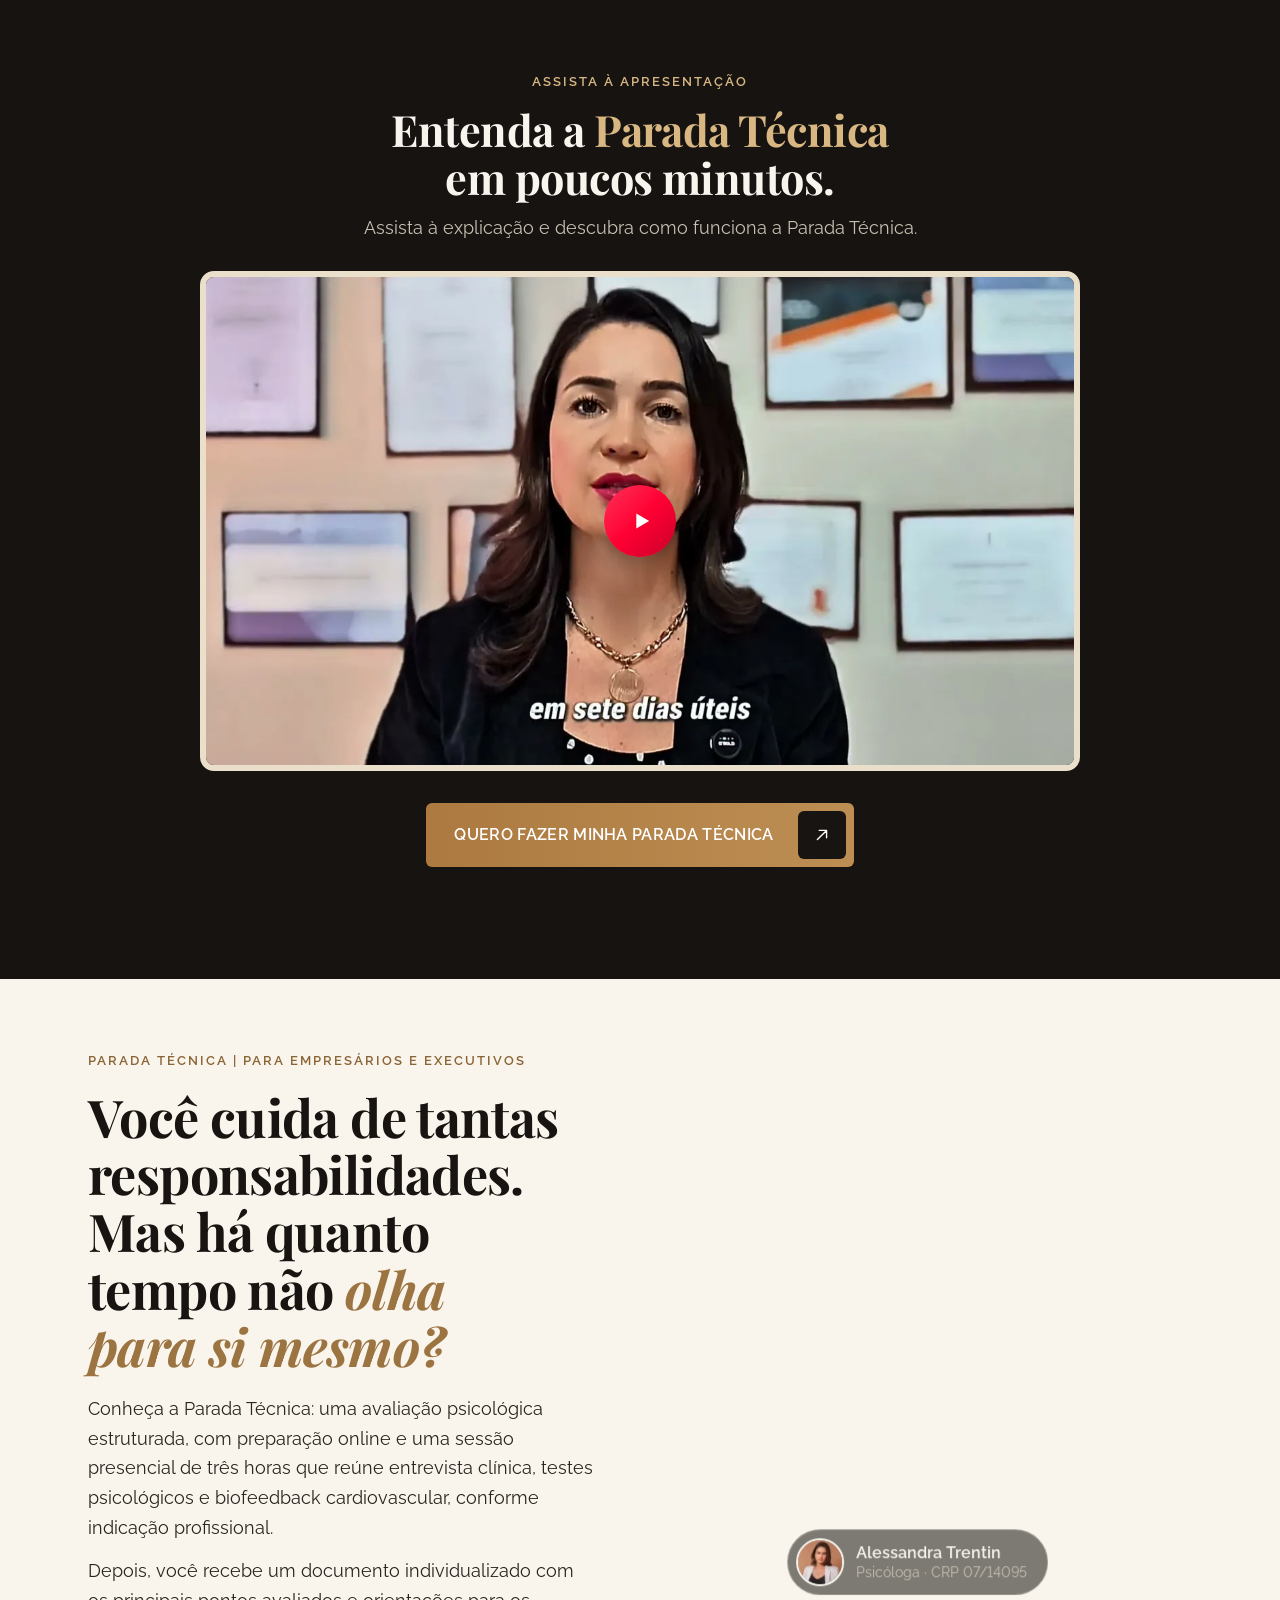
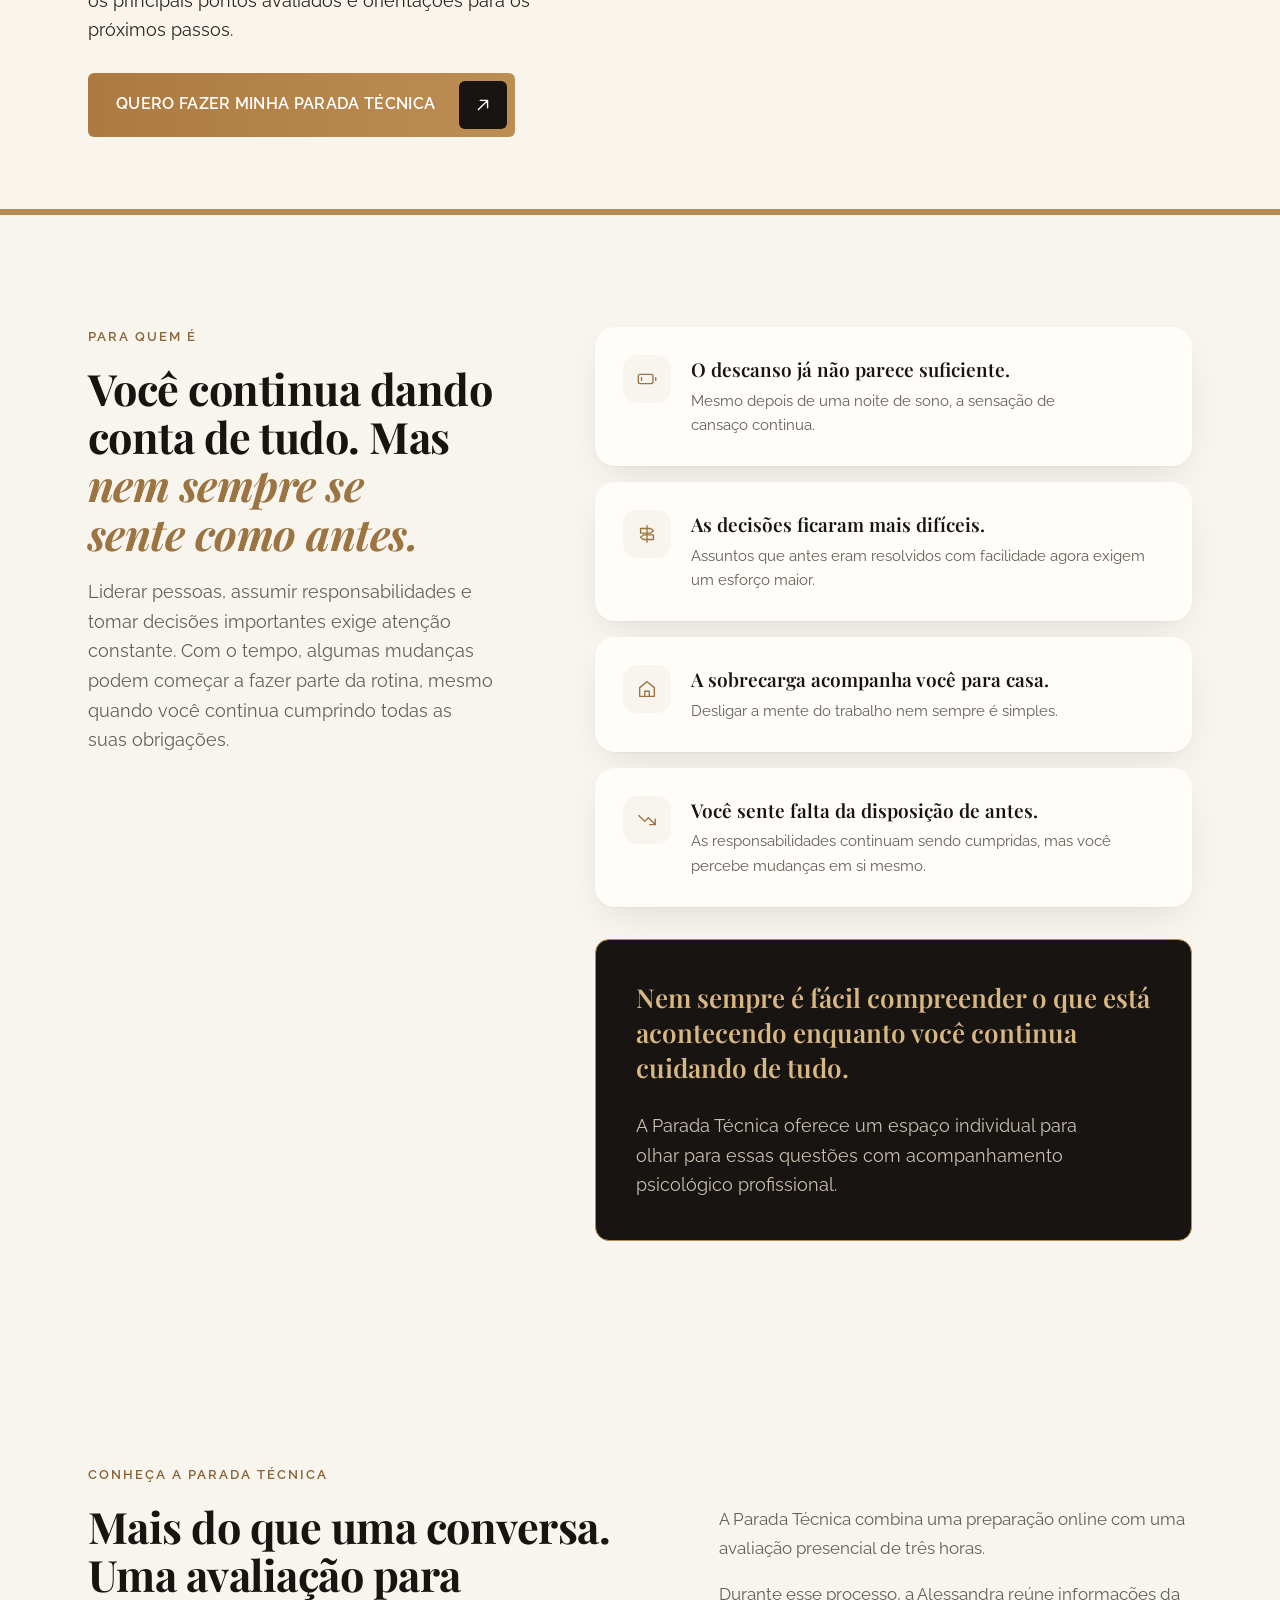
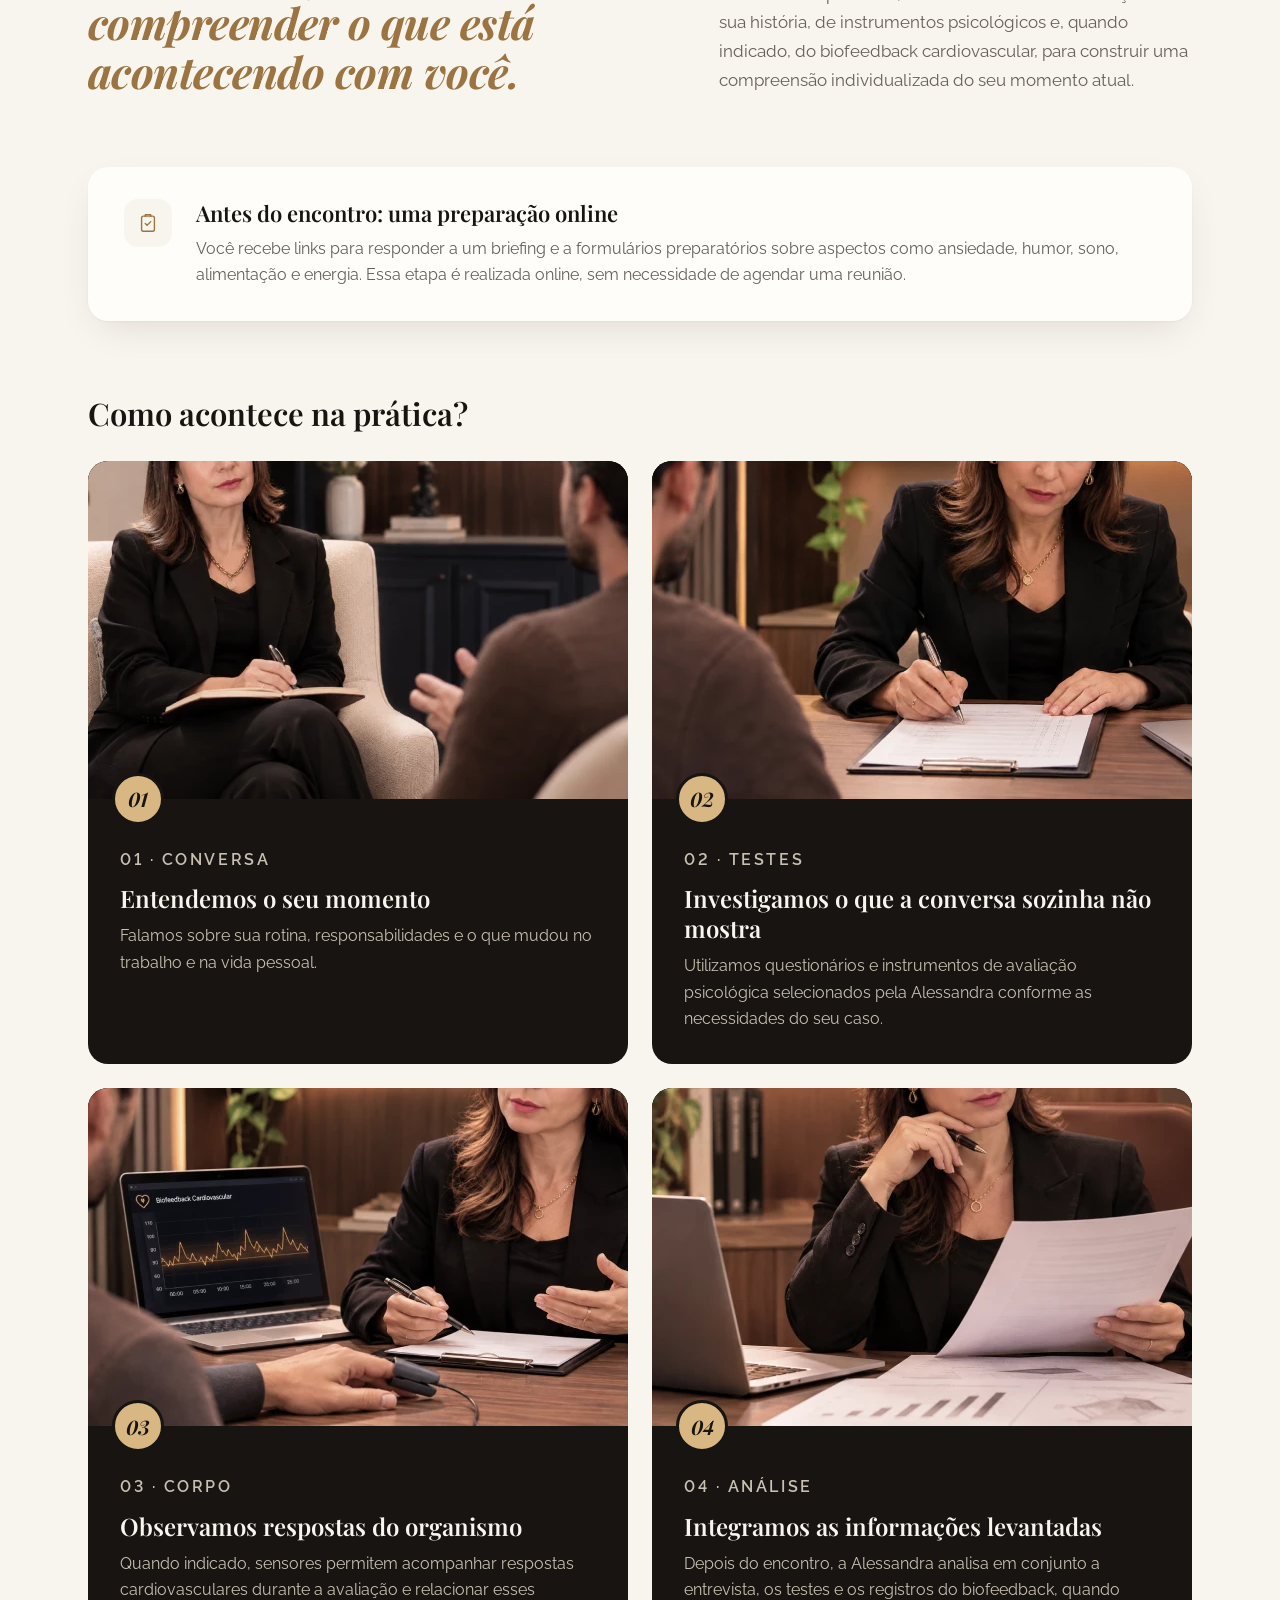
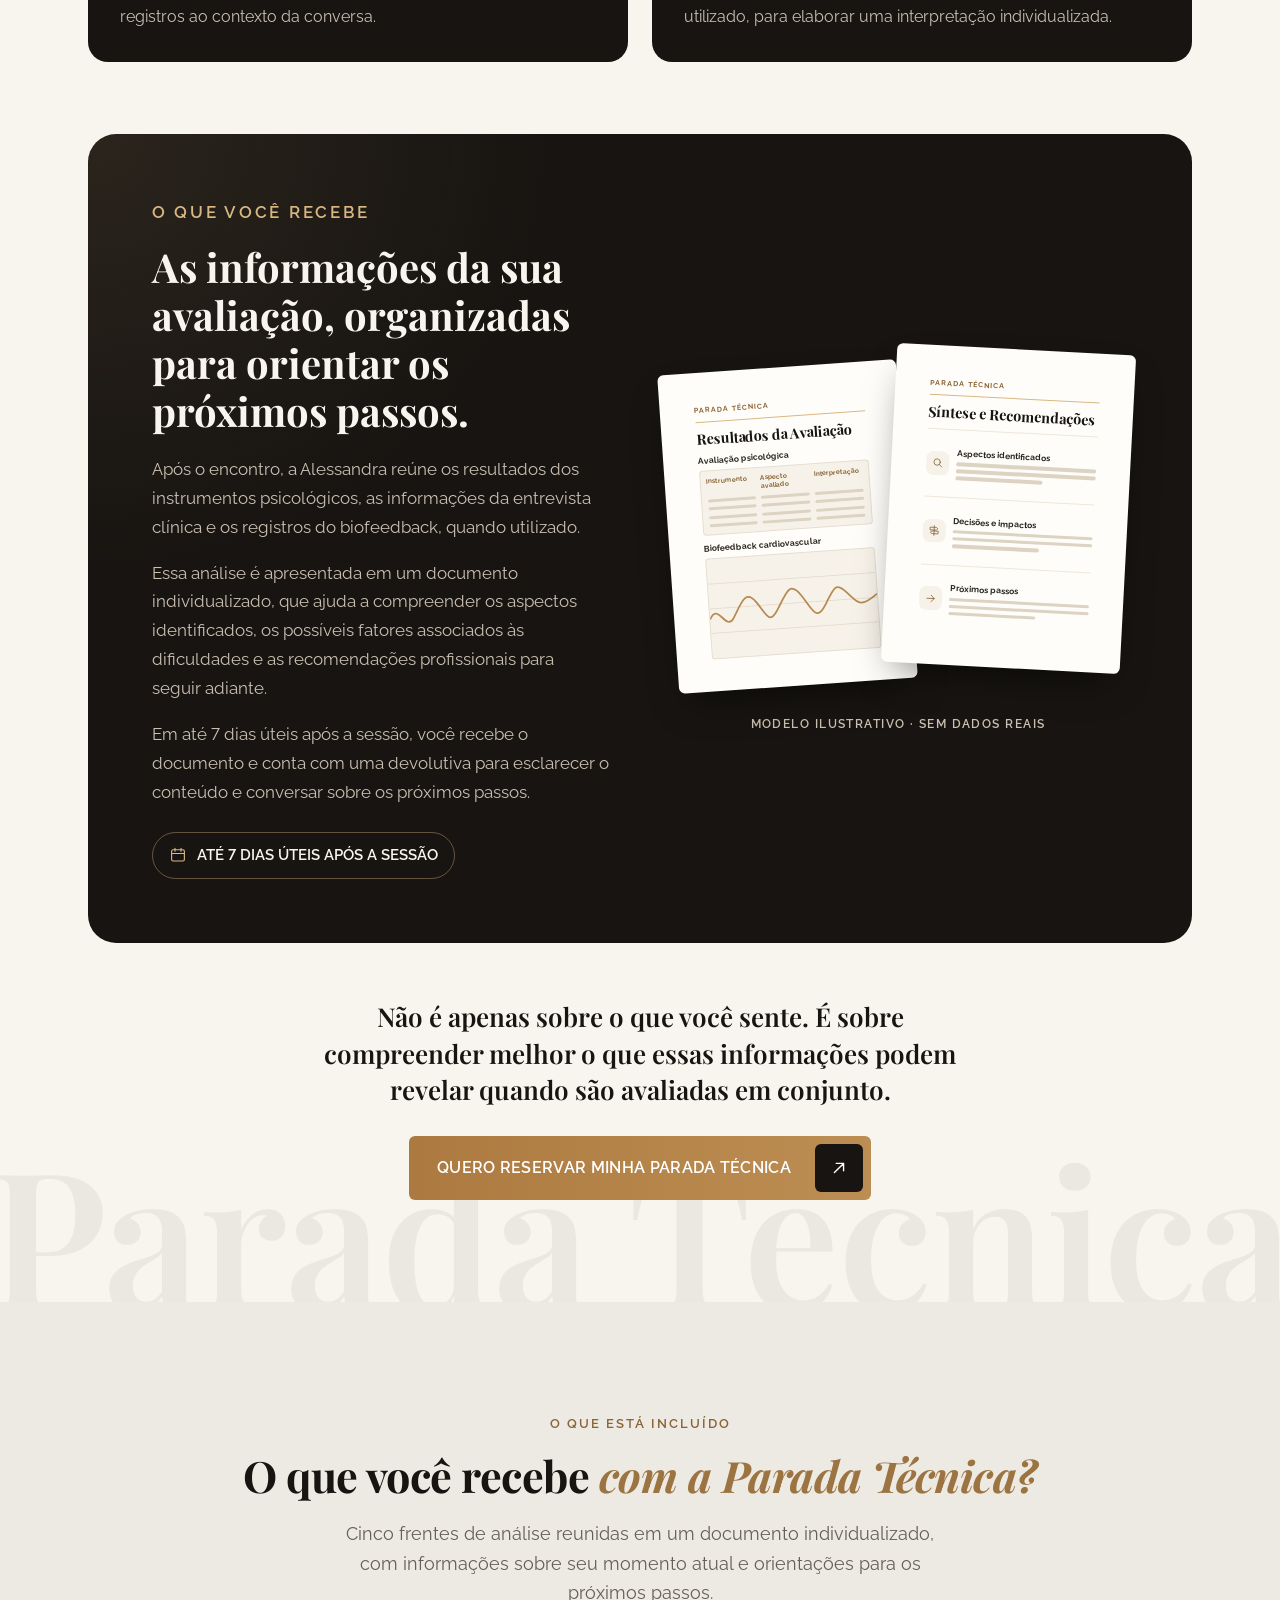
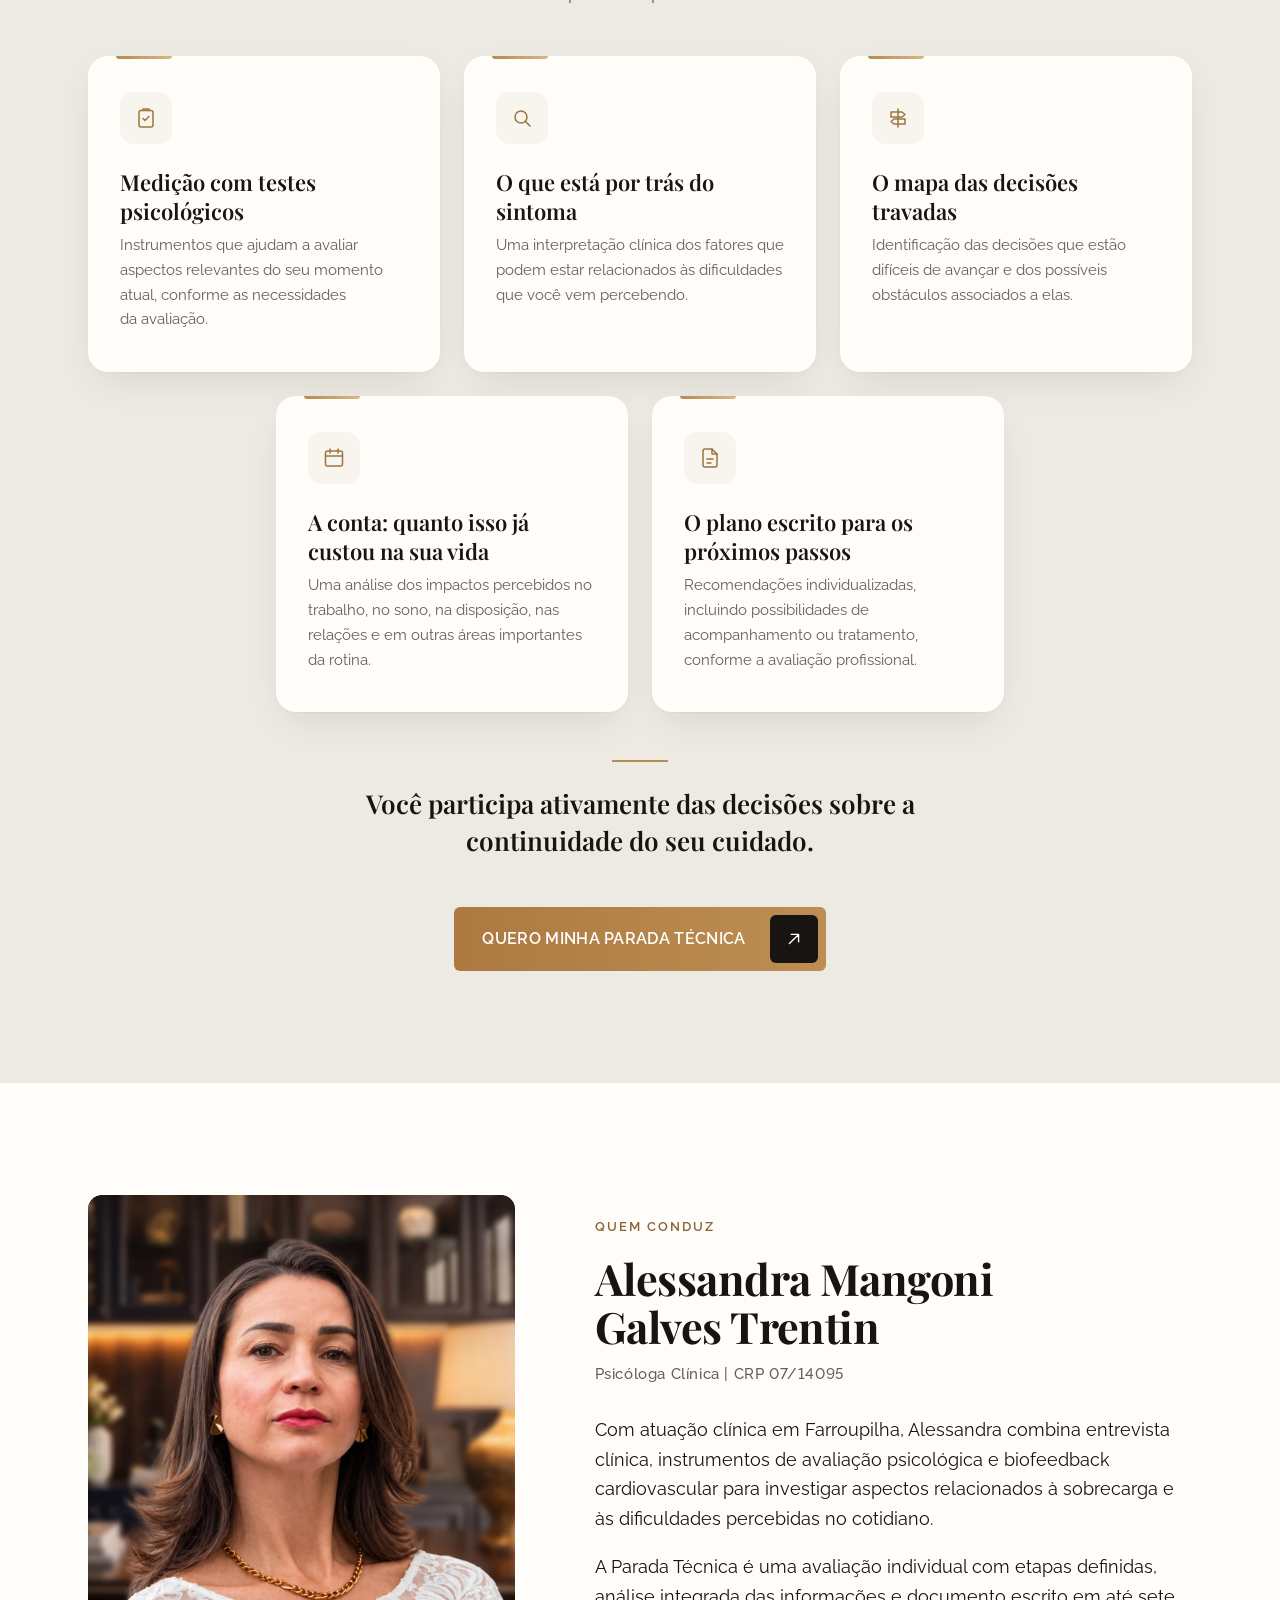
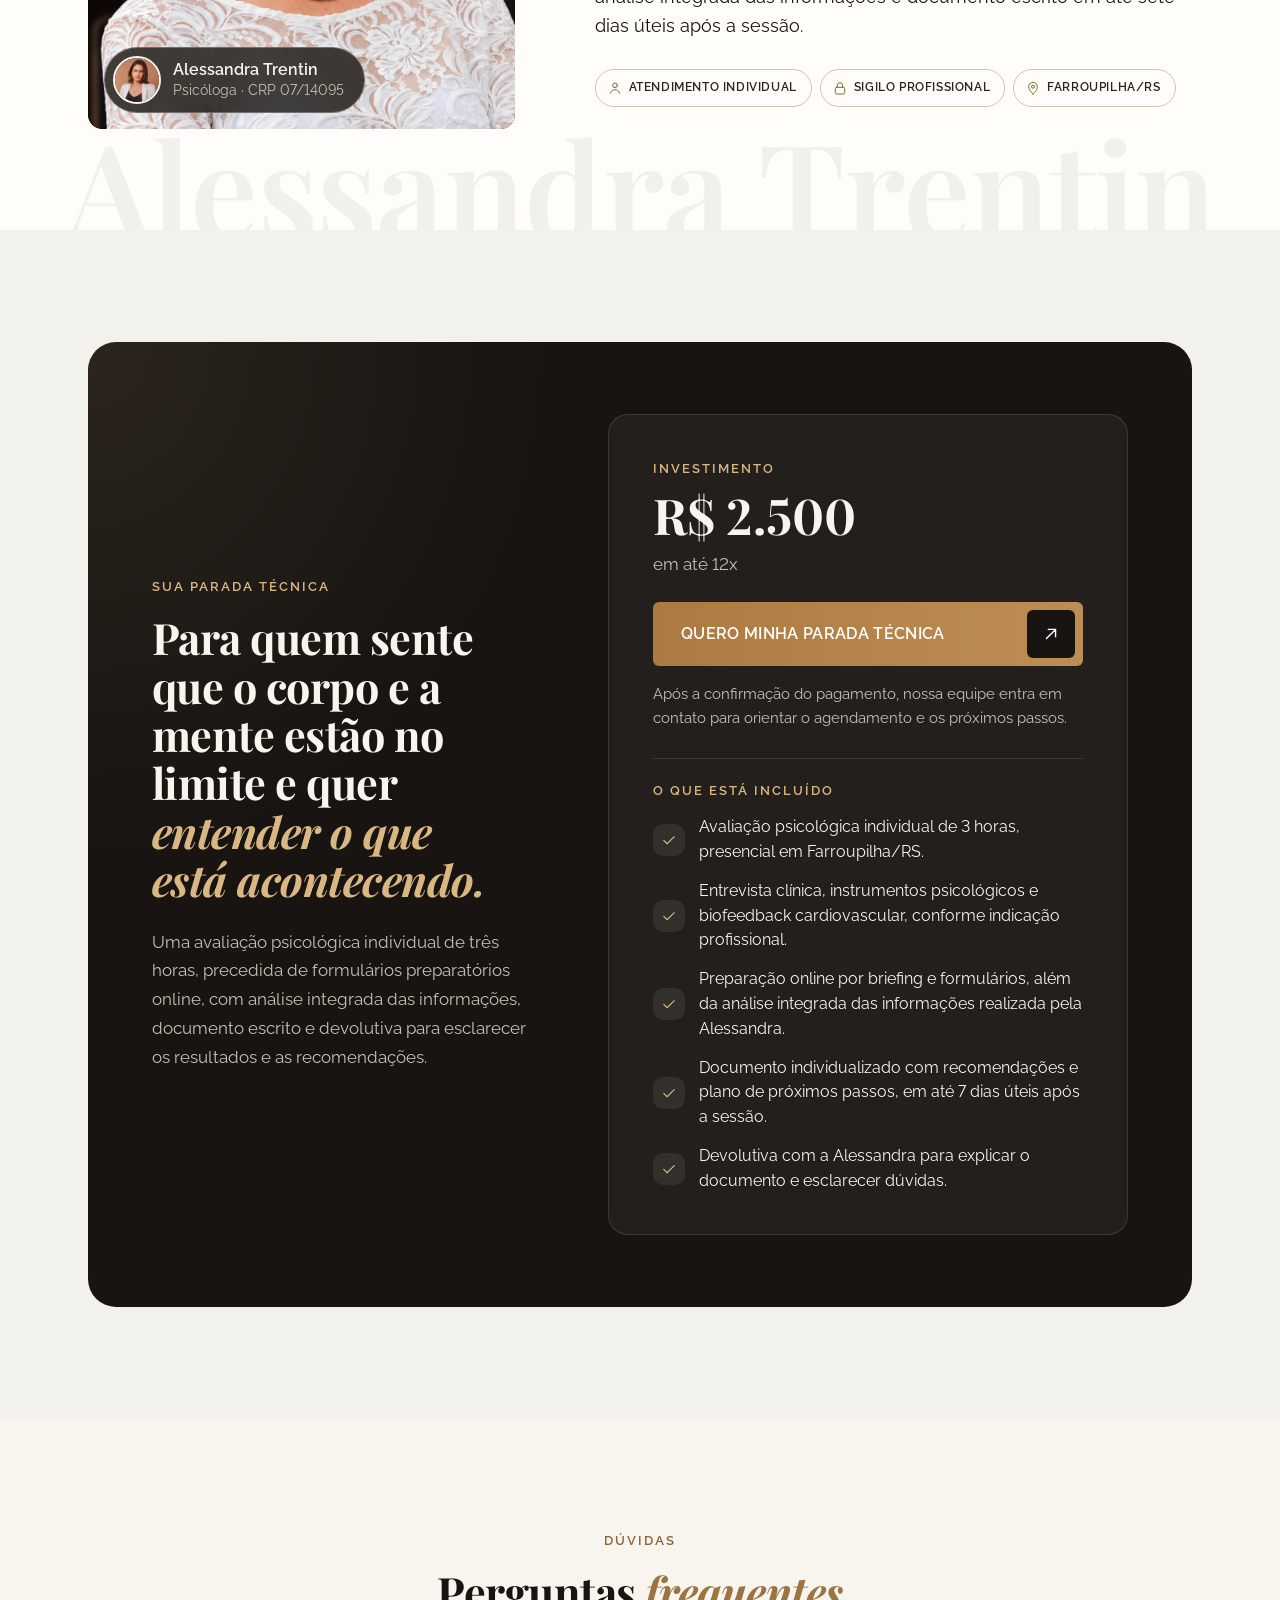
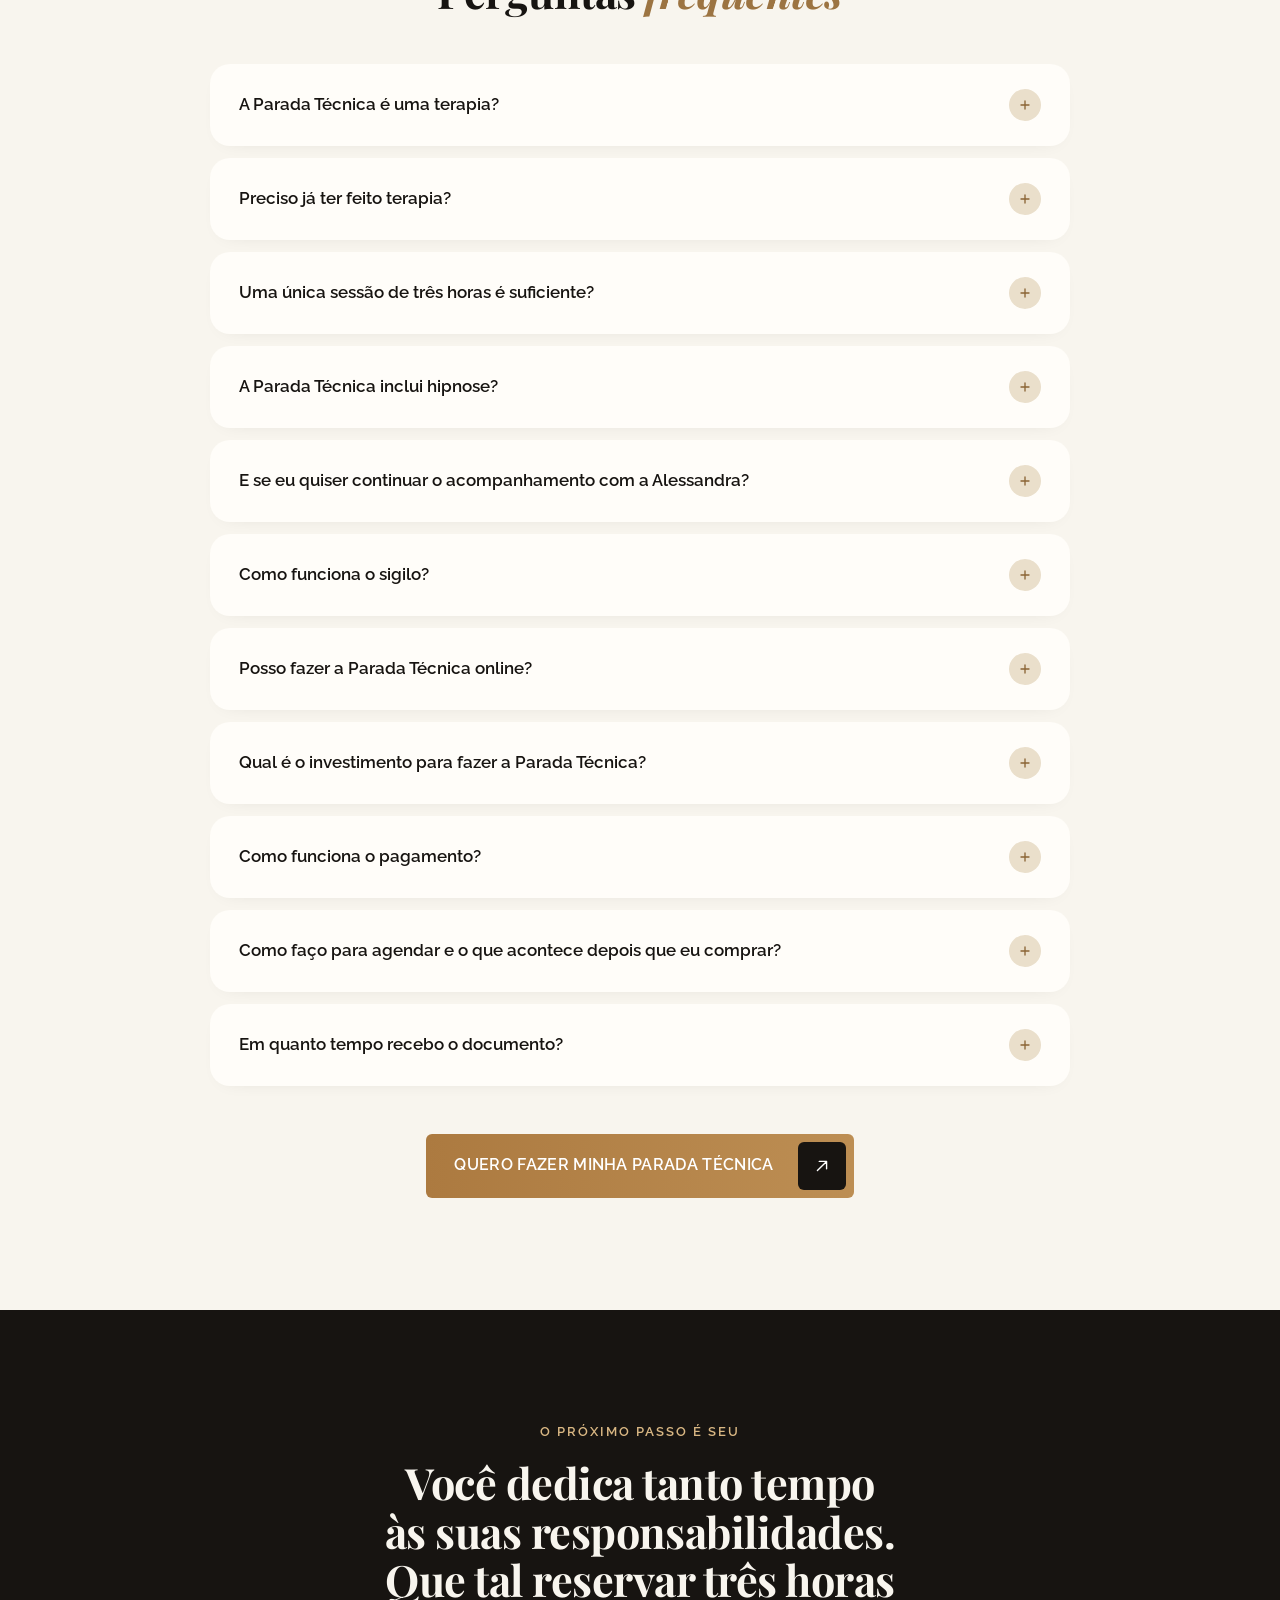
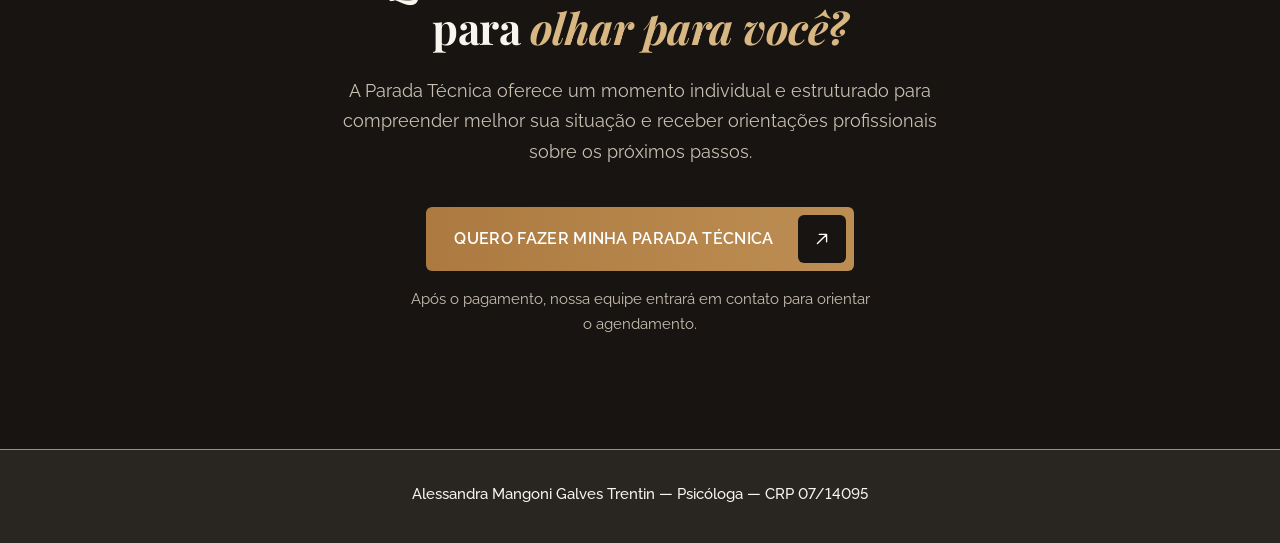
==== commit 55f9e3e2: "Seção de vídeo: botão de play em gradiente vermelho (#FF0033) Co-Authored-By: Claude Opus 5.5 <norep" ====
--- a/index.html
+++ b/index.html
@@ -11,7 +11,7 @@
 <link rel="stylesheet" href="https://fonts.googleapis.com/css2?family=Playfair+Display:ital,wght@0,600;0,700;1,600;1,700&family=Raleway:wght@400;500;600;700&display=swap">
 <link rel="stylesheet" href="assets/styles.css?v=94bba98c">
 <link rel="stylesheet" href="assets/motion.css?v=0e9d5f01">
-<link rel="stylesheet" href="assets/video.css?v=78405263">
+<link rel="stylesheet" href="assets/video.css?v=40ec49bb">
 </head>
 <body class="version-b">
 <a class="skip-link" href="#conteudo">Ir para o conteúdo</a>
--- a/assets/video.css
+++ b/assets/video.css
@@ -23,7 +23,7 @@
 .video__play {
   position: absolute; top: 50%; left: 50%; display: flex; align-items: center; justify-content: center;
   width: 72px; height: 72px; margin: -36px 0 0 -36px; border-radius: 50%;
-  background: var(--gold-btn); box-shadow: 0 6px 24px rgba(23, 20, 17, 0.35);
+  background: linear-gradient(135deg, #FF3358 0%, #FF0033 50%, #C9002A 100%); box-shadow: 0 6px 24px rgba(23, 20, 17, 0.35);
   transition: transform var(--dur) var(--ease);
 }
 .video__play svg { display: block; margin-left: 2px; }
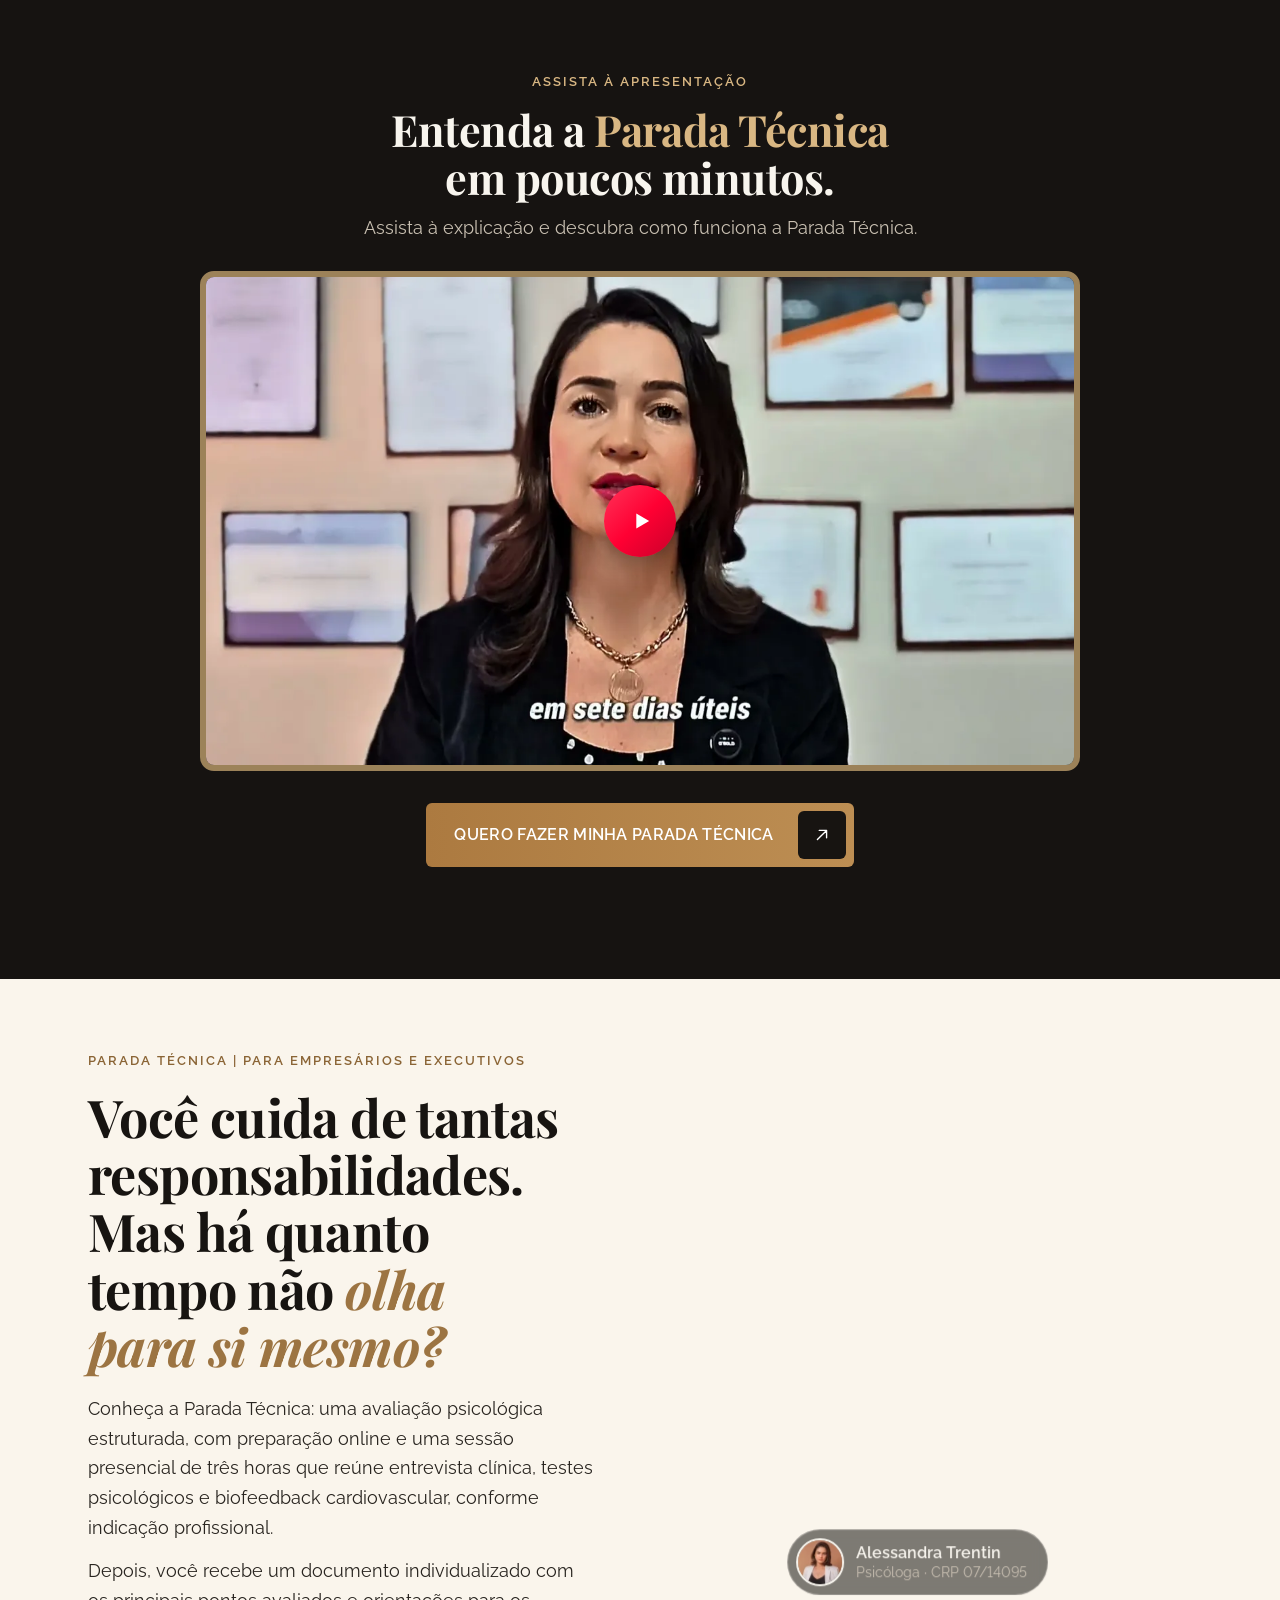
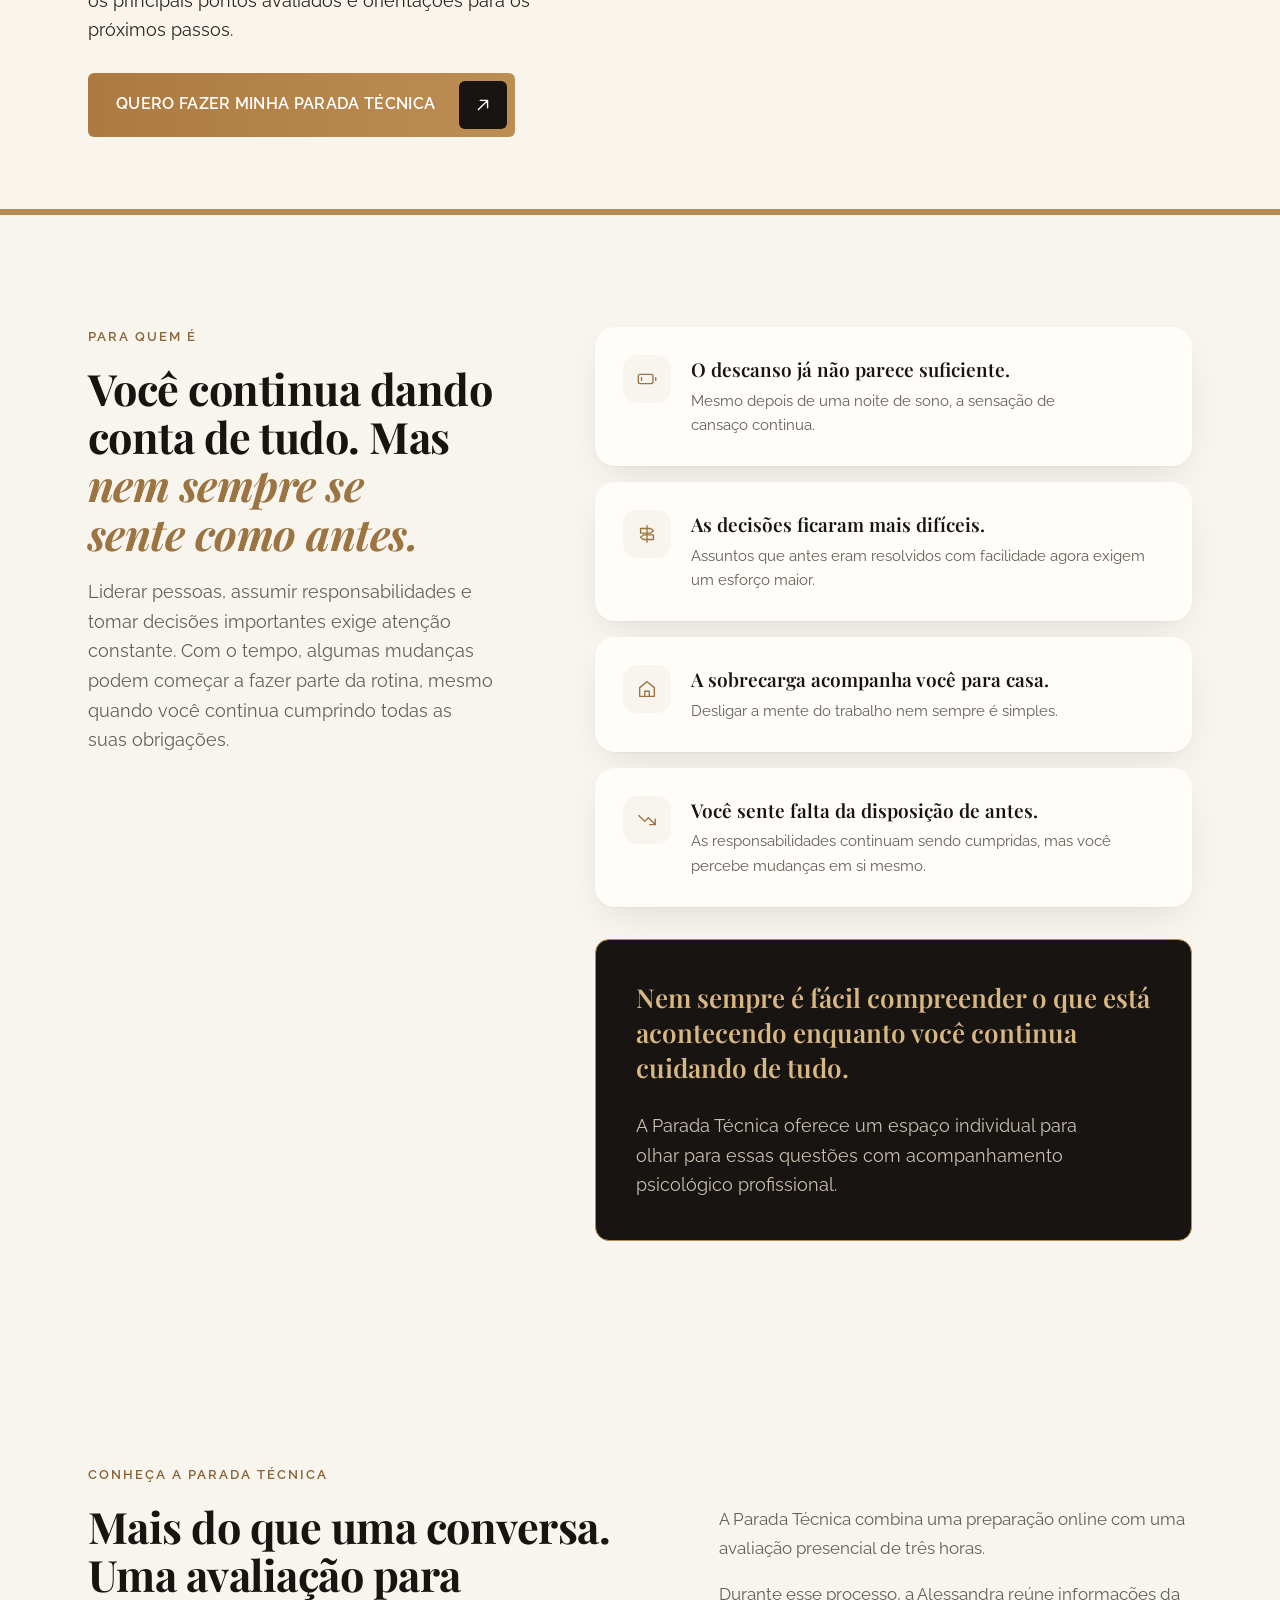
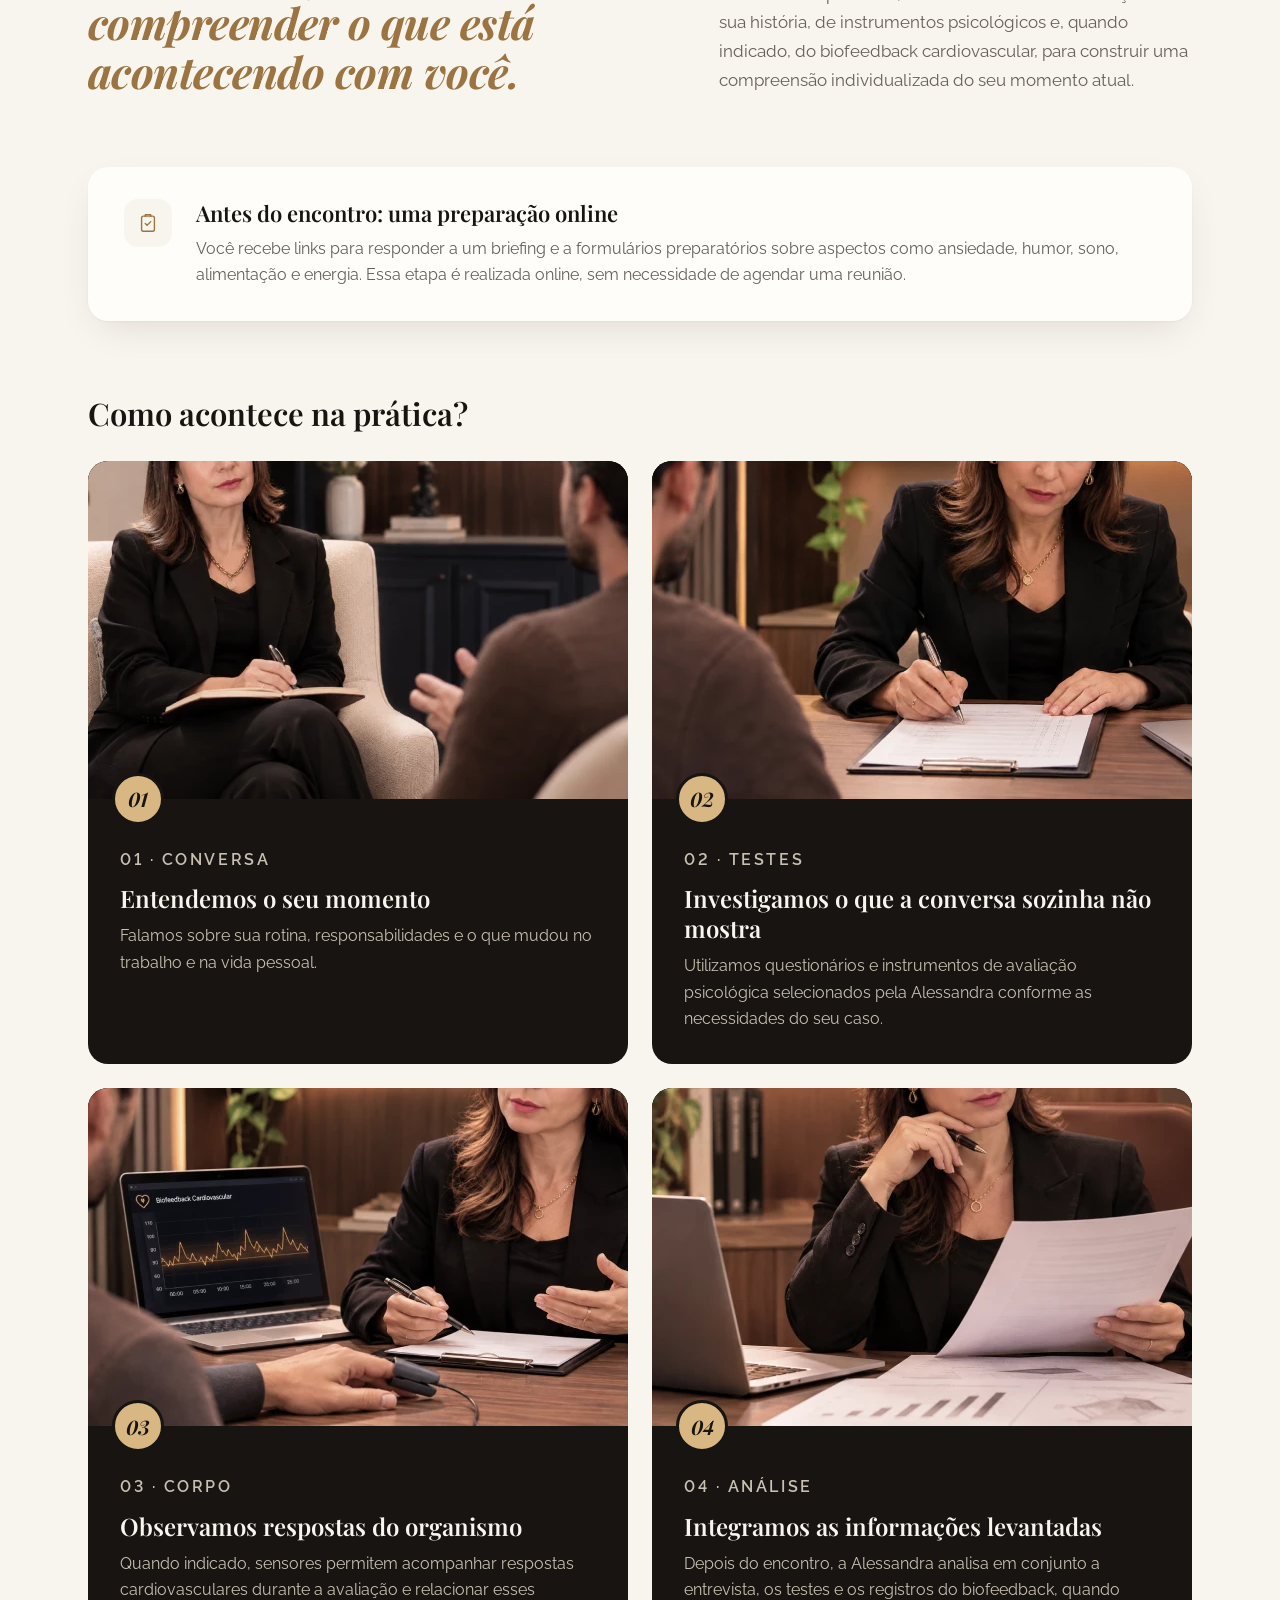
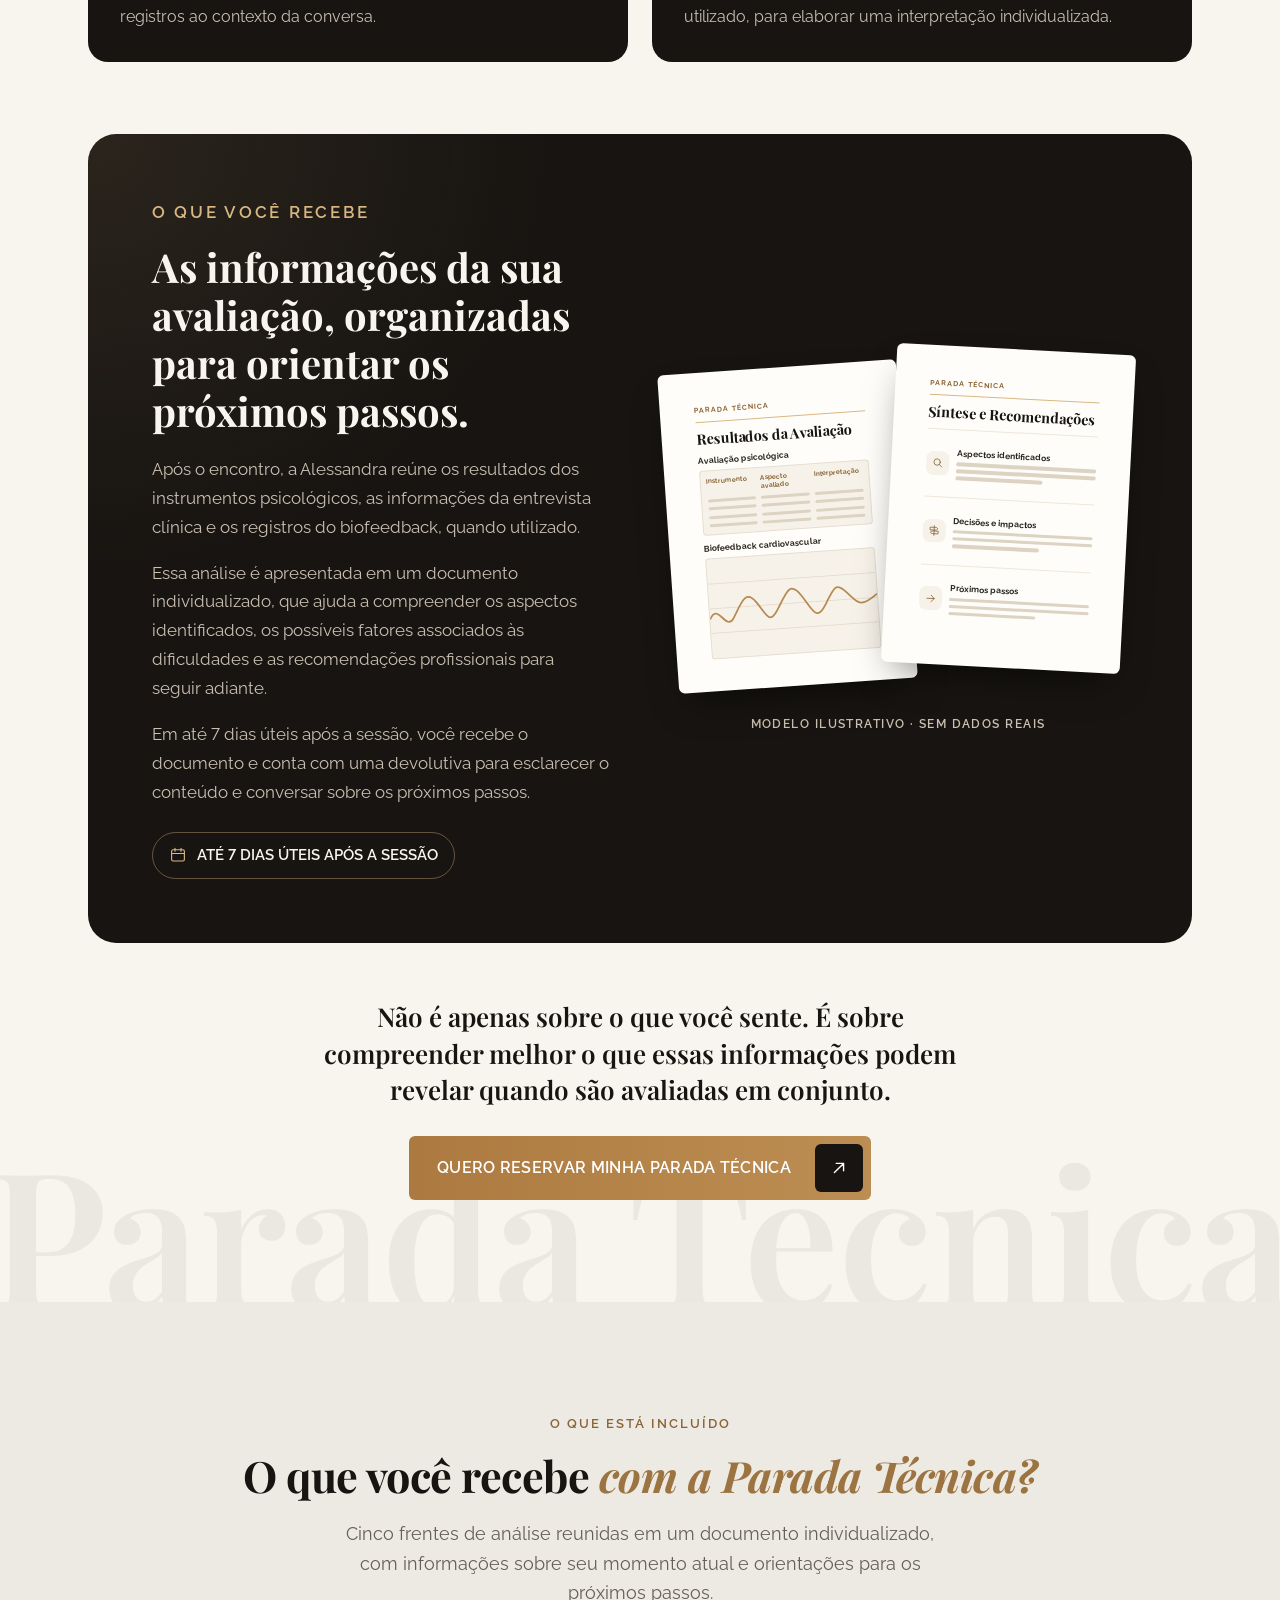
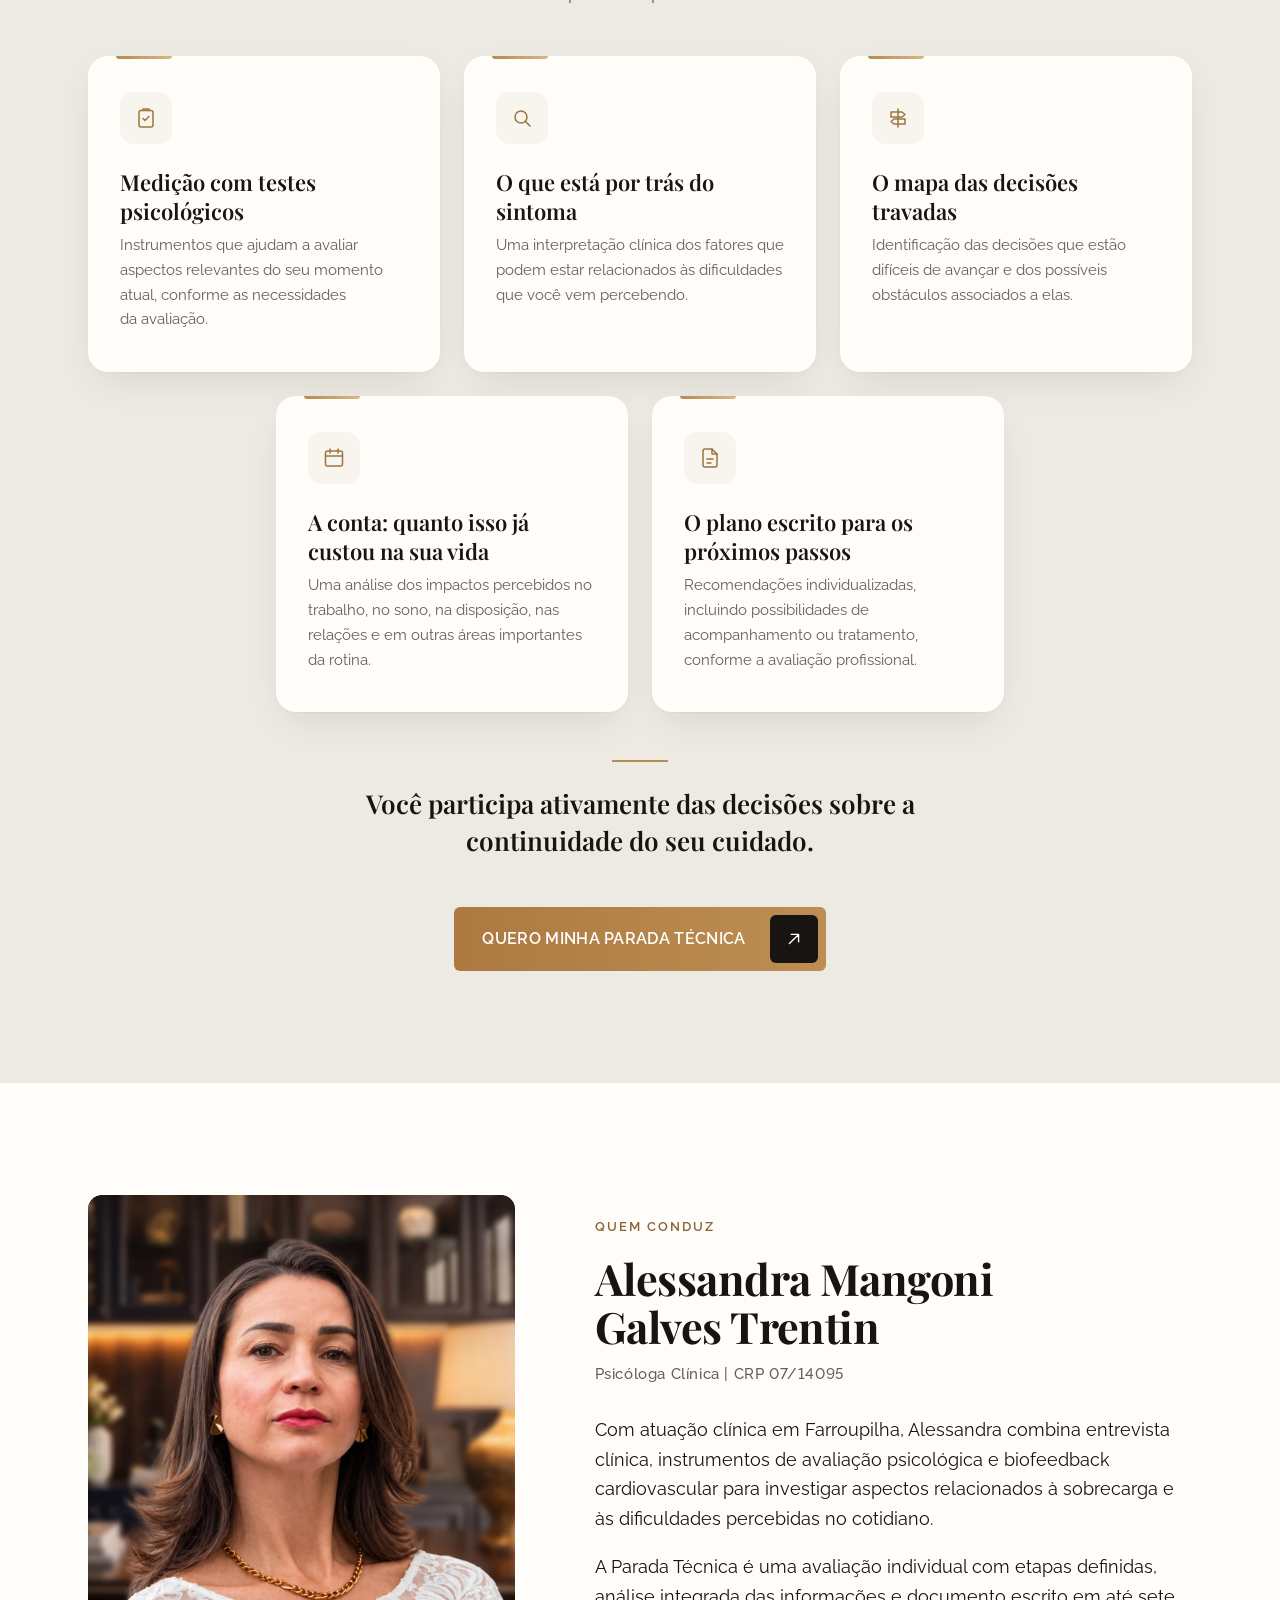
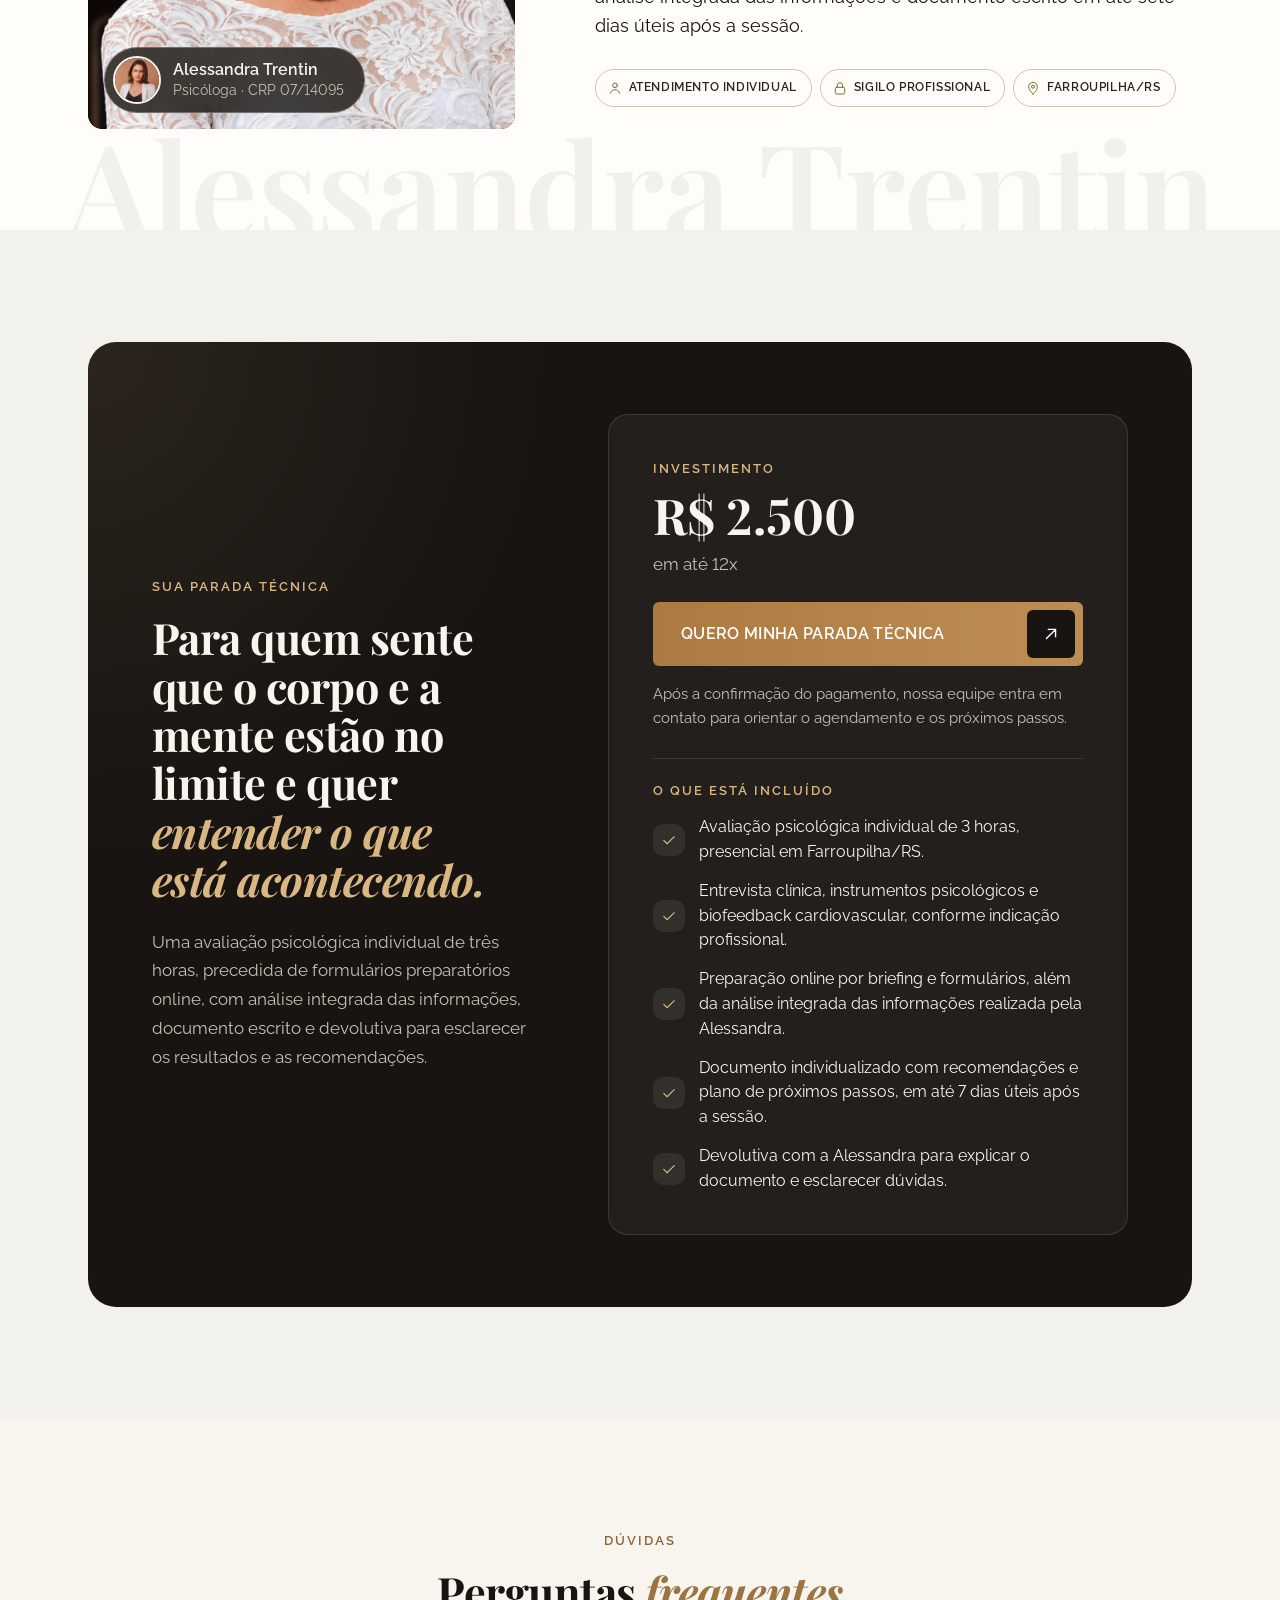
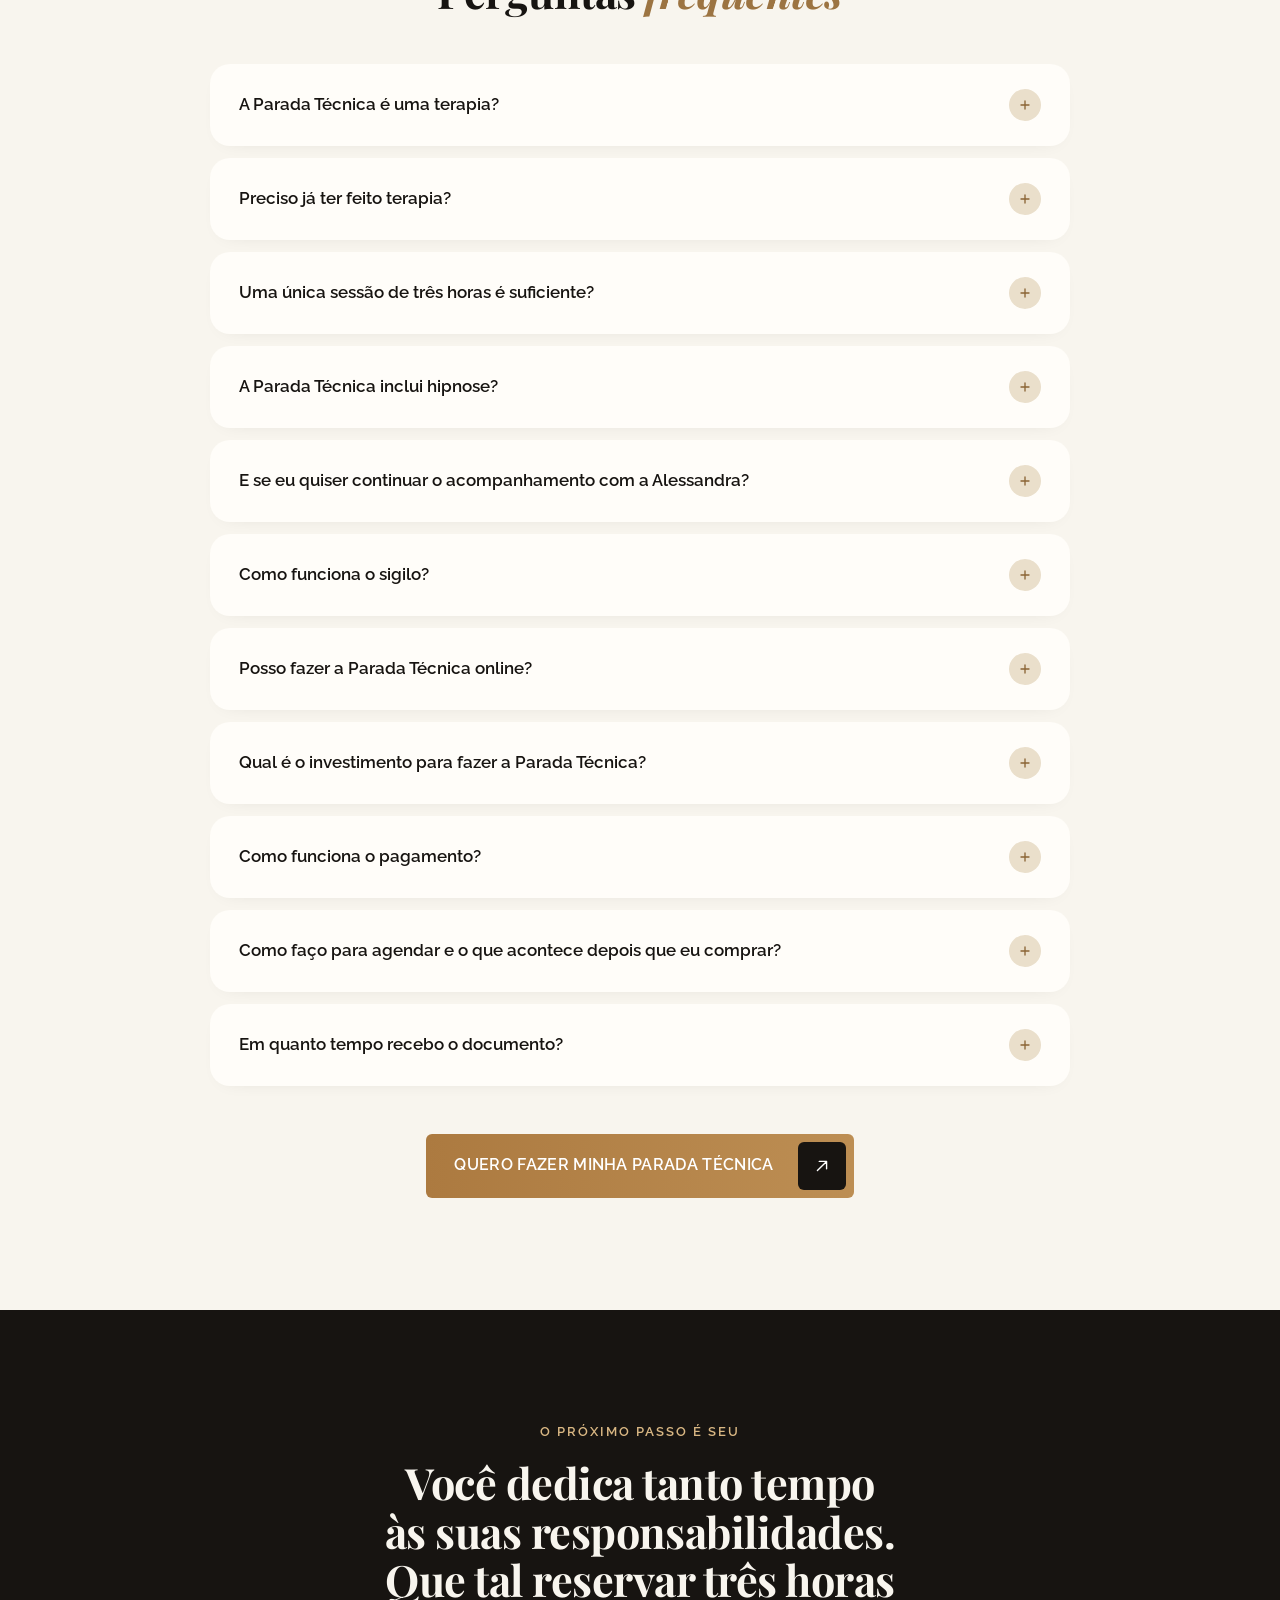
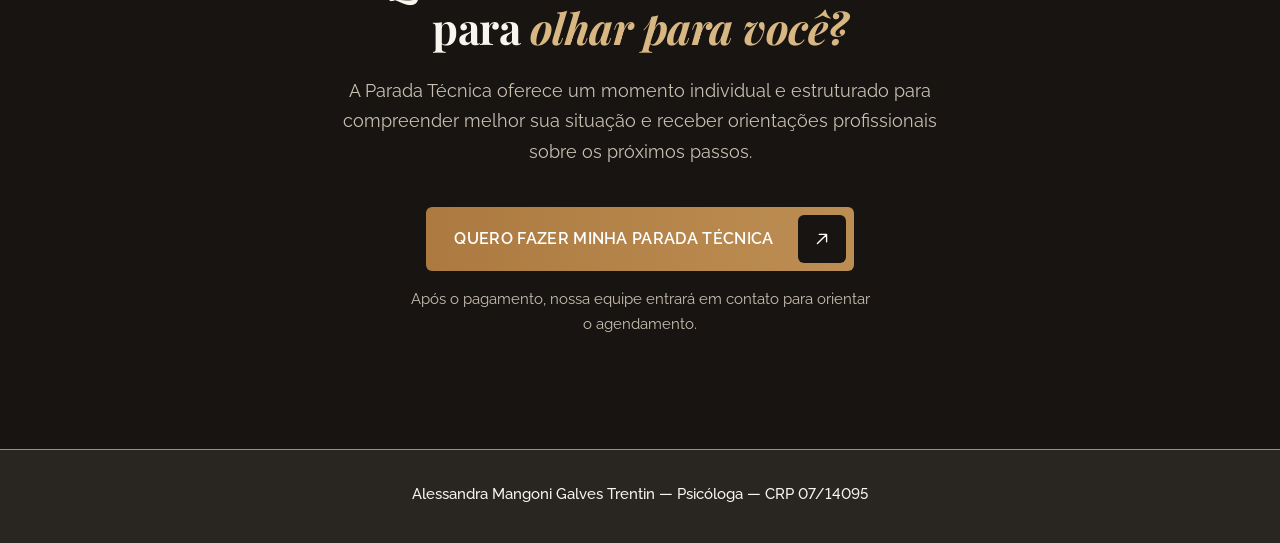
==== commit 89012847: "Seção de vídeo: borda do player #9C8259 Co-Authored-By: Claude Opus 5.5 <noreply@anthropic.com>" ====
--- a/index.html
+++ b/index.html
@@ -11,7 +11,7 @@
 <link rel="stylesheet" href="https://fonts.googleapis.com/css2?family=Playfair+Display:ital,wght@0,600;0,700;1,600;1,700&family=Raleway:wght@400;500;600;700&display=swap">
 <link rel="stylesheet" href="assets/styles.css?v=94bba98c">
 <link rel="stylesheet" href="assets/motion.css?v=0e9d5f01">
-<link rel="stylesheet" href="assets/video.css?v=40ec49bb">
+<link rel="stylesheet" href="assets/video.css?v=9ac33186">
 </head>
 <body class="version-b">
 <a class="skip-link" href="#conteudo">Ir para o conteúdo</a>
--- a/assets/video.css
+++ b/assets/video.css
@@ -9,7 +9,7 @@
    A borda fica fora da área 16:9 (content-box), para a capa e o iframe manterem a proporção. */
 .video__player {
   box-sizing: content-box; position: relative; width: calc(100% - 12px); max-width: 868px; aspect-ratio: 16 / 9; margin-top: 28px;
-  border: 6px solid #EADFCB; border-radius: var(--radius-card-lg); overflow: hidden; background: var(--graphite);
+  border: 6px solid #9C8259; border-radius: var(--radius-card-lg); overflow: hidden; background: var(--graphite);
 }
 .video__player iframe { position: absolute; inset: 0; width: 100%; height: 100%; border: 0; }
 
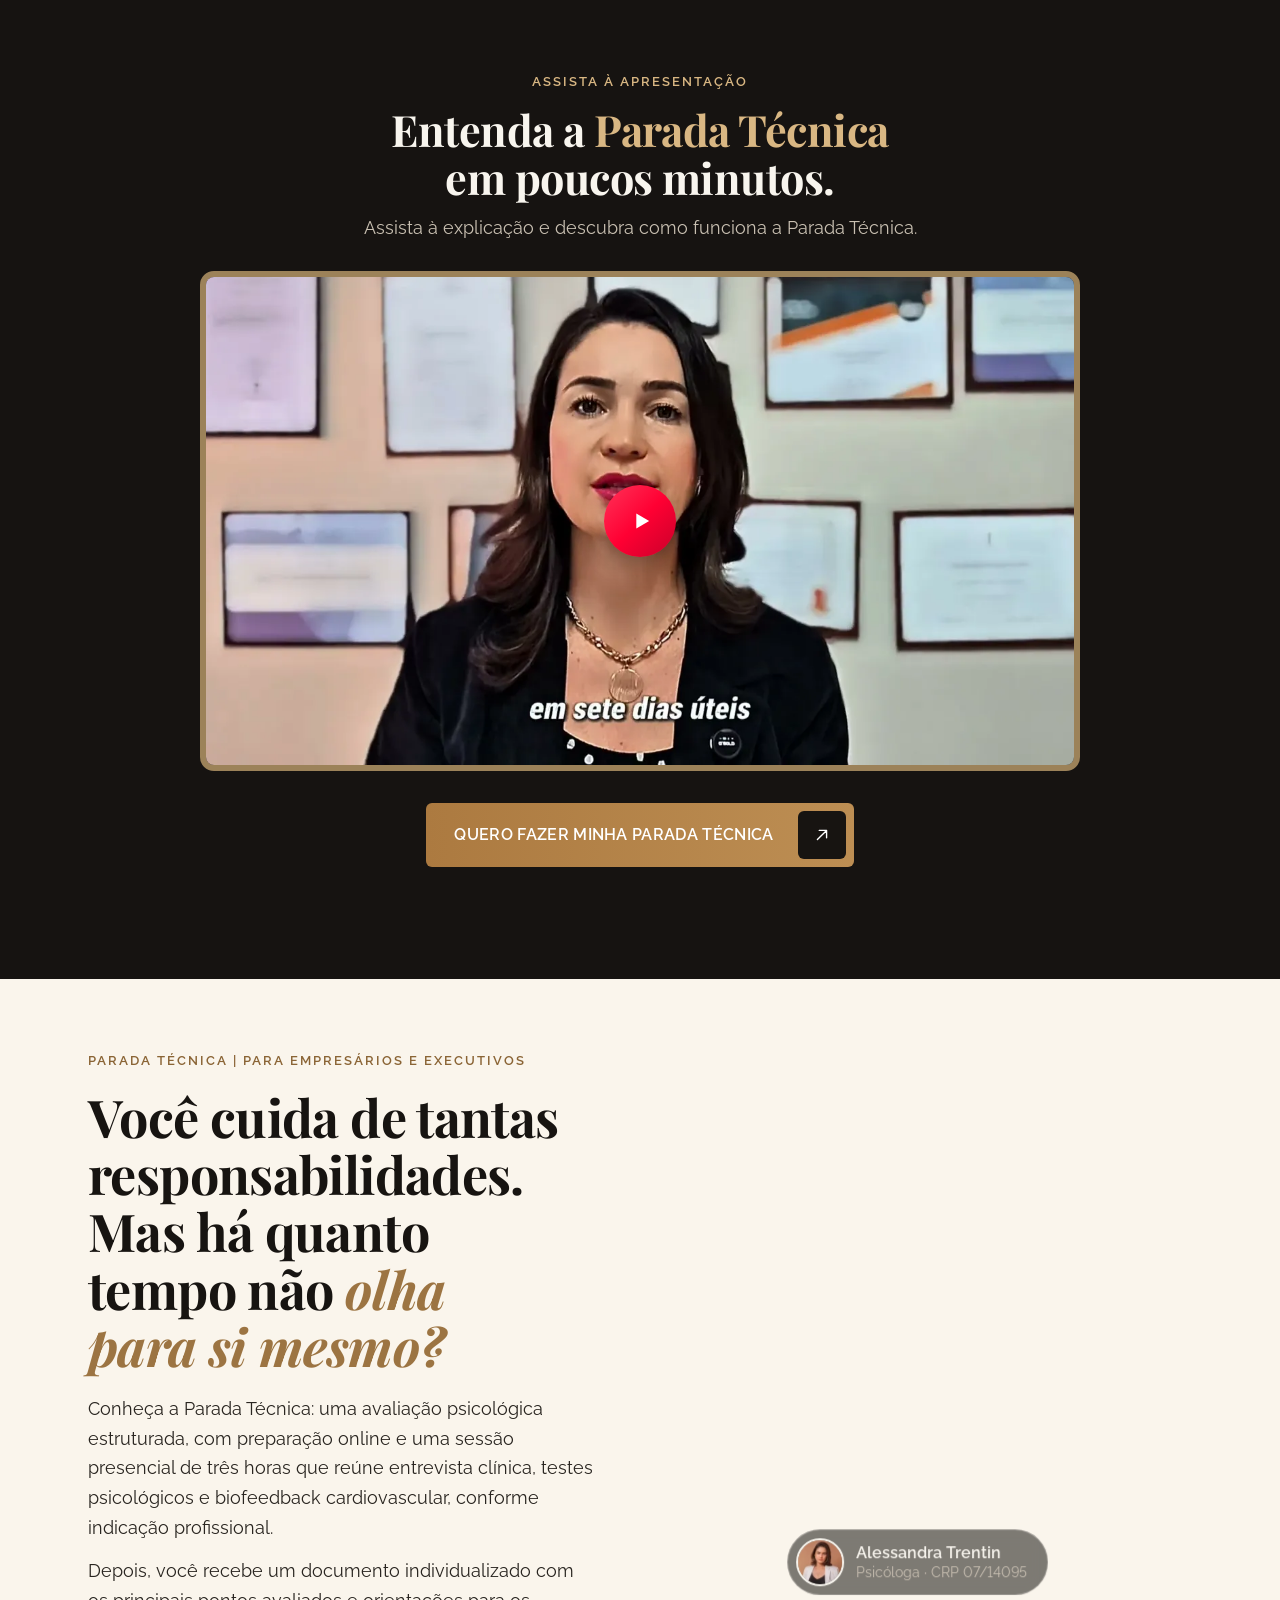
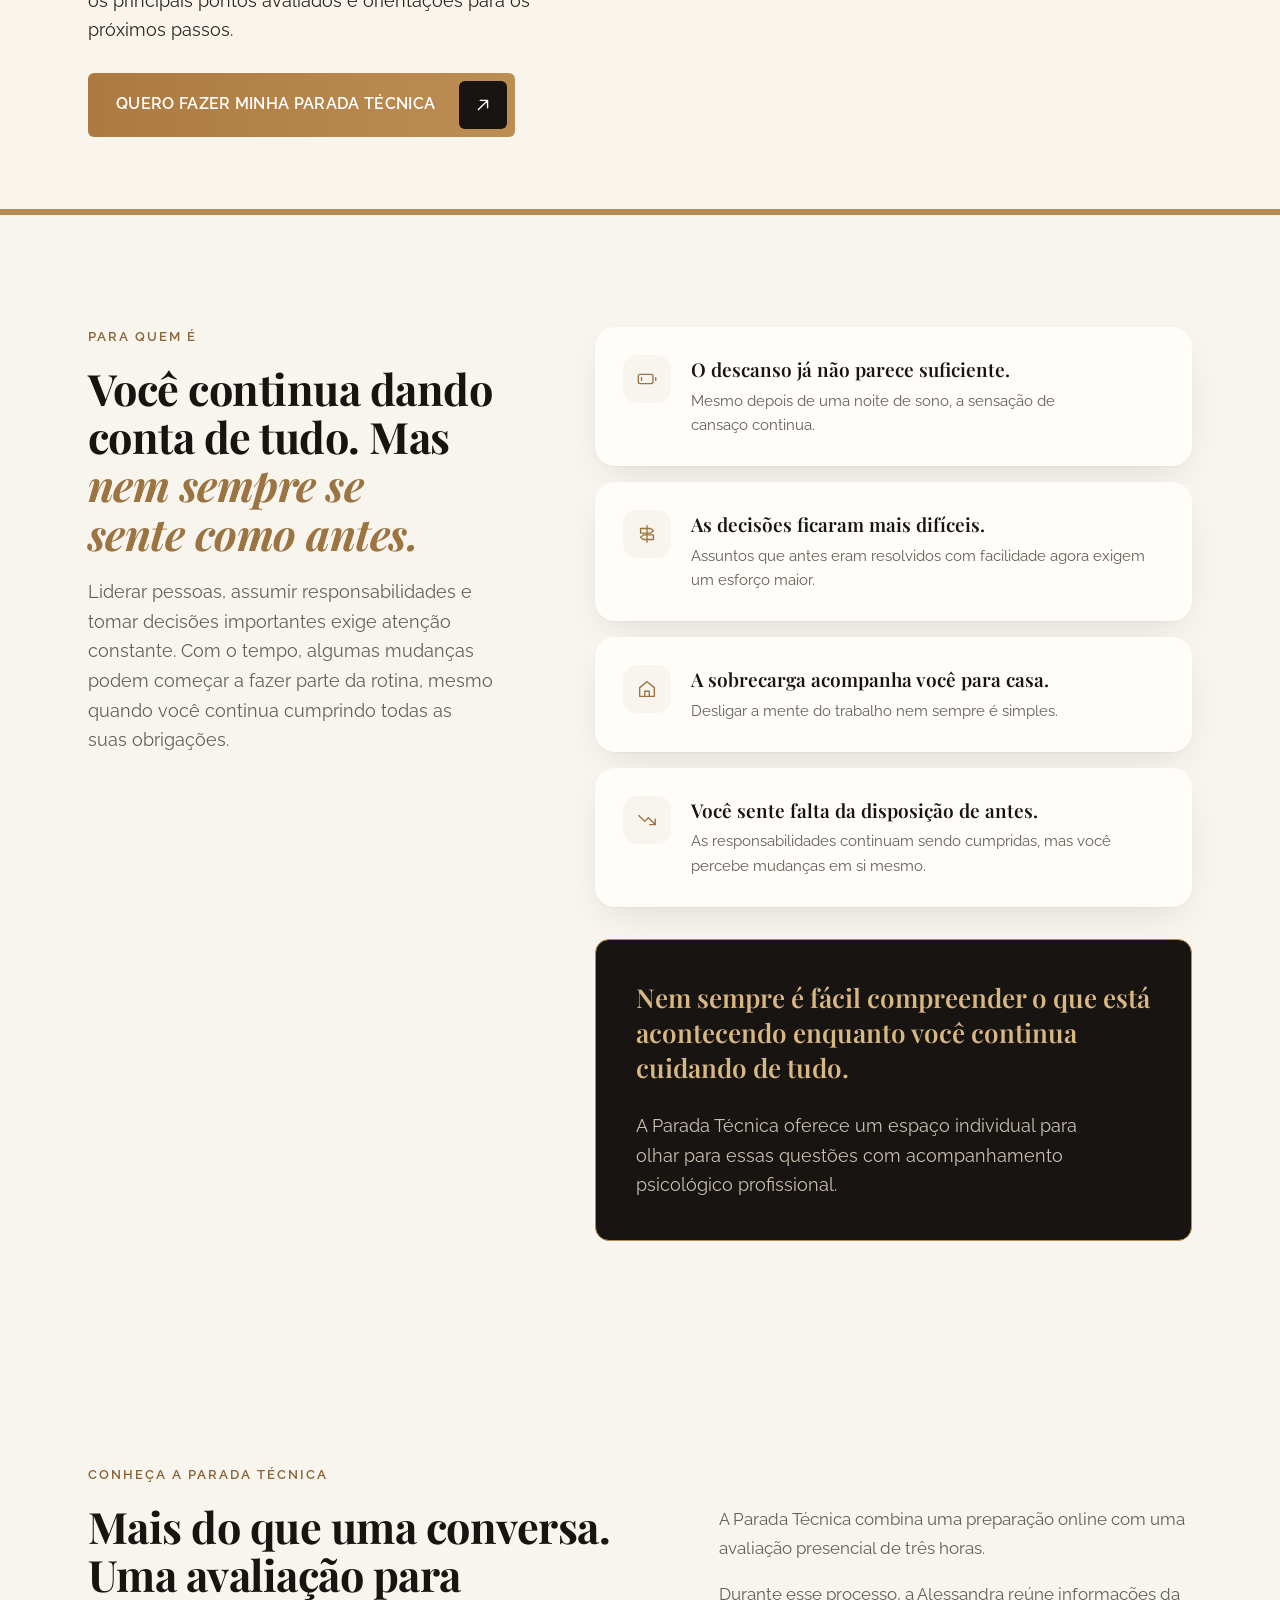
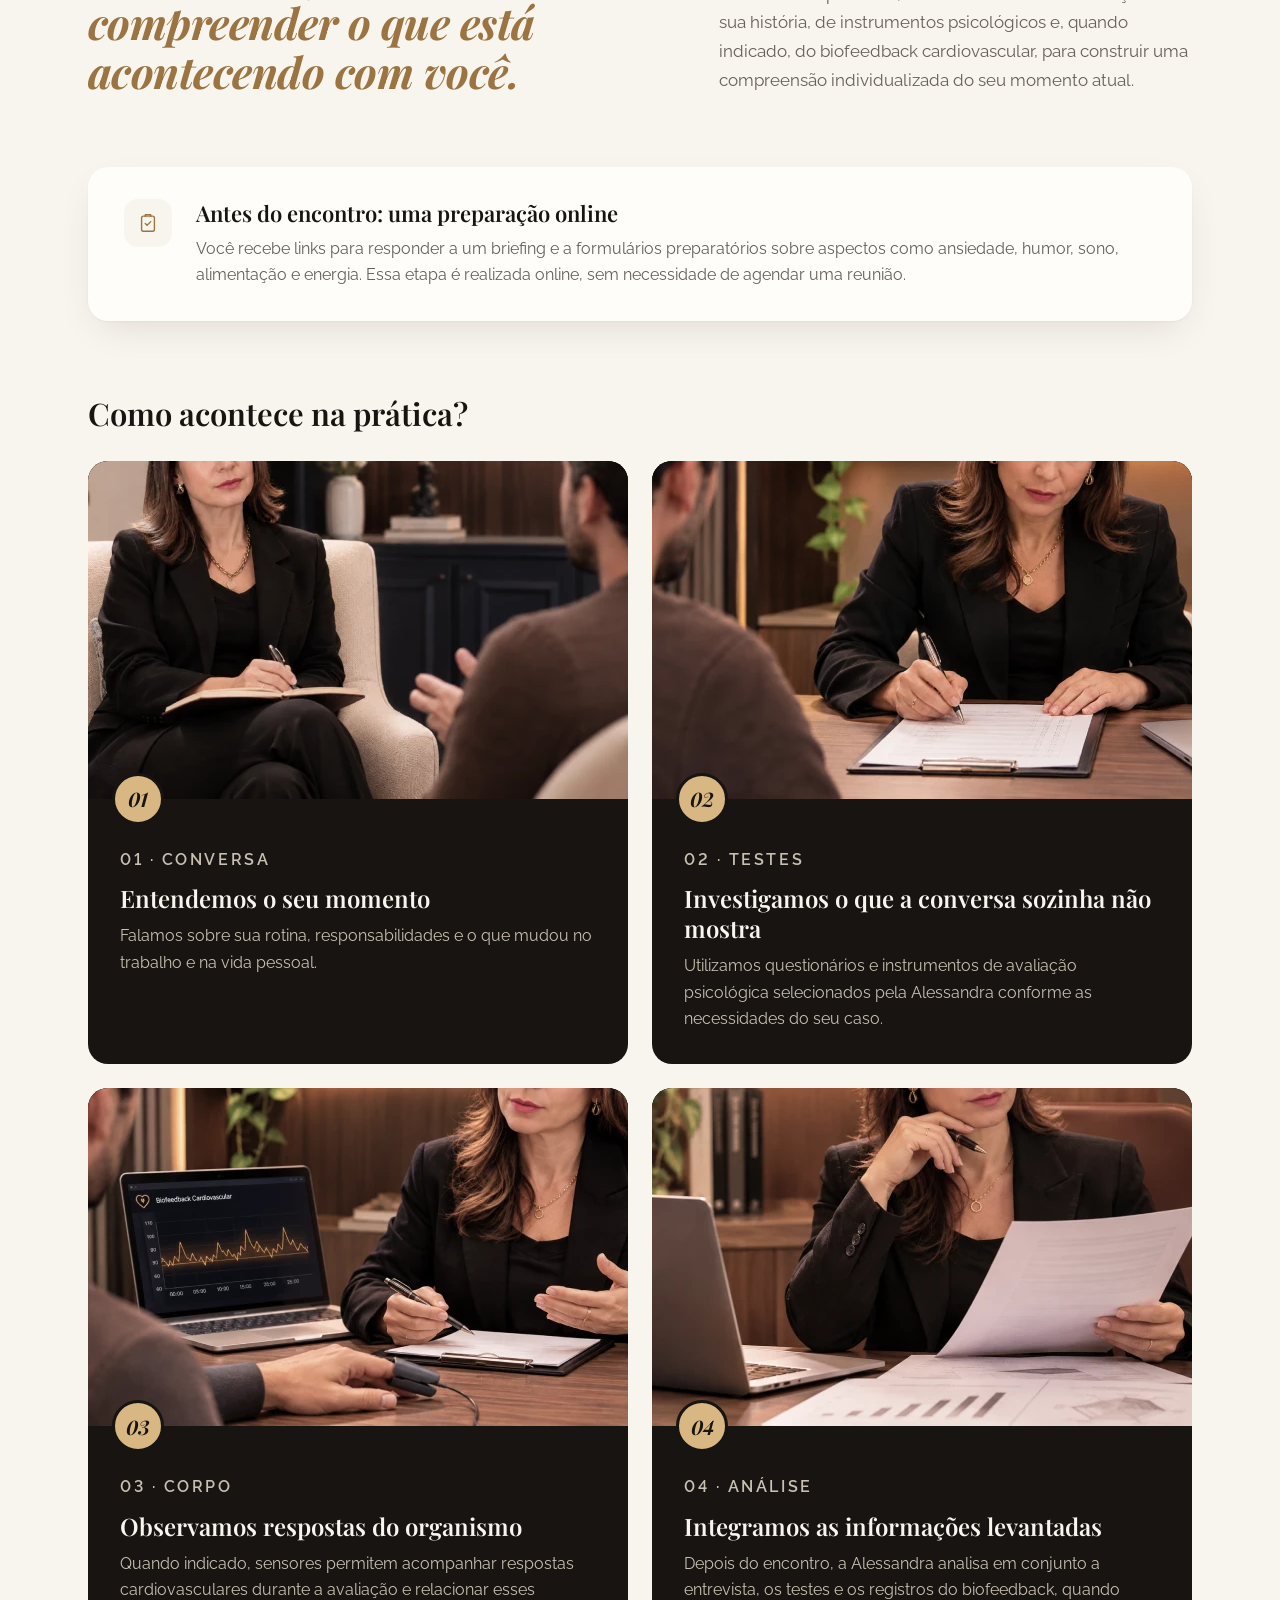
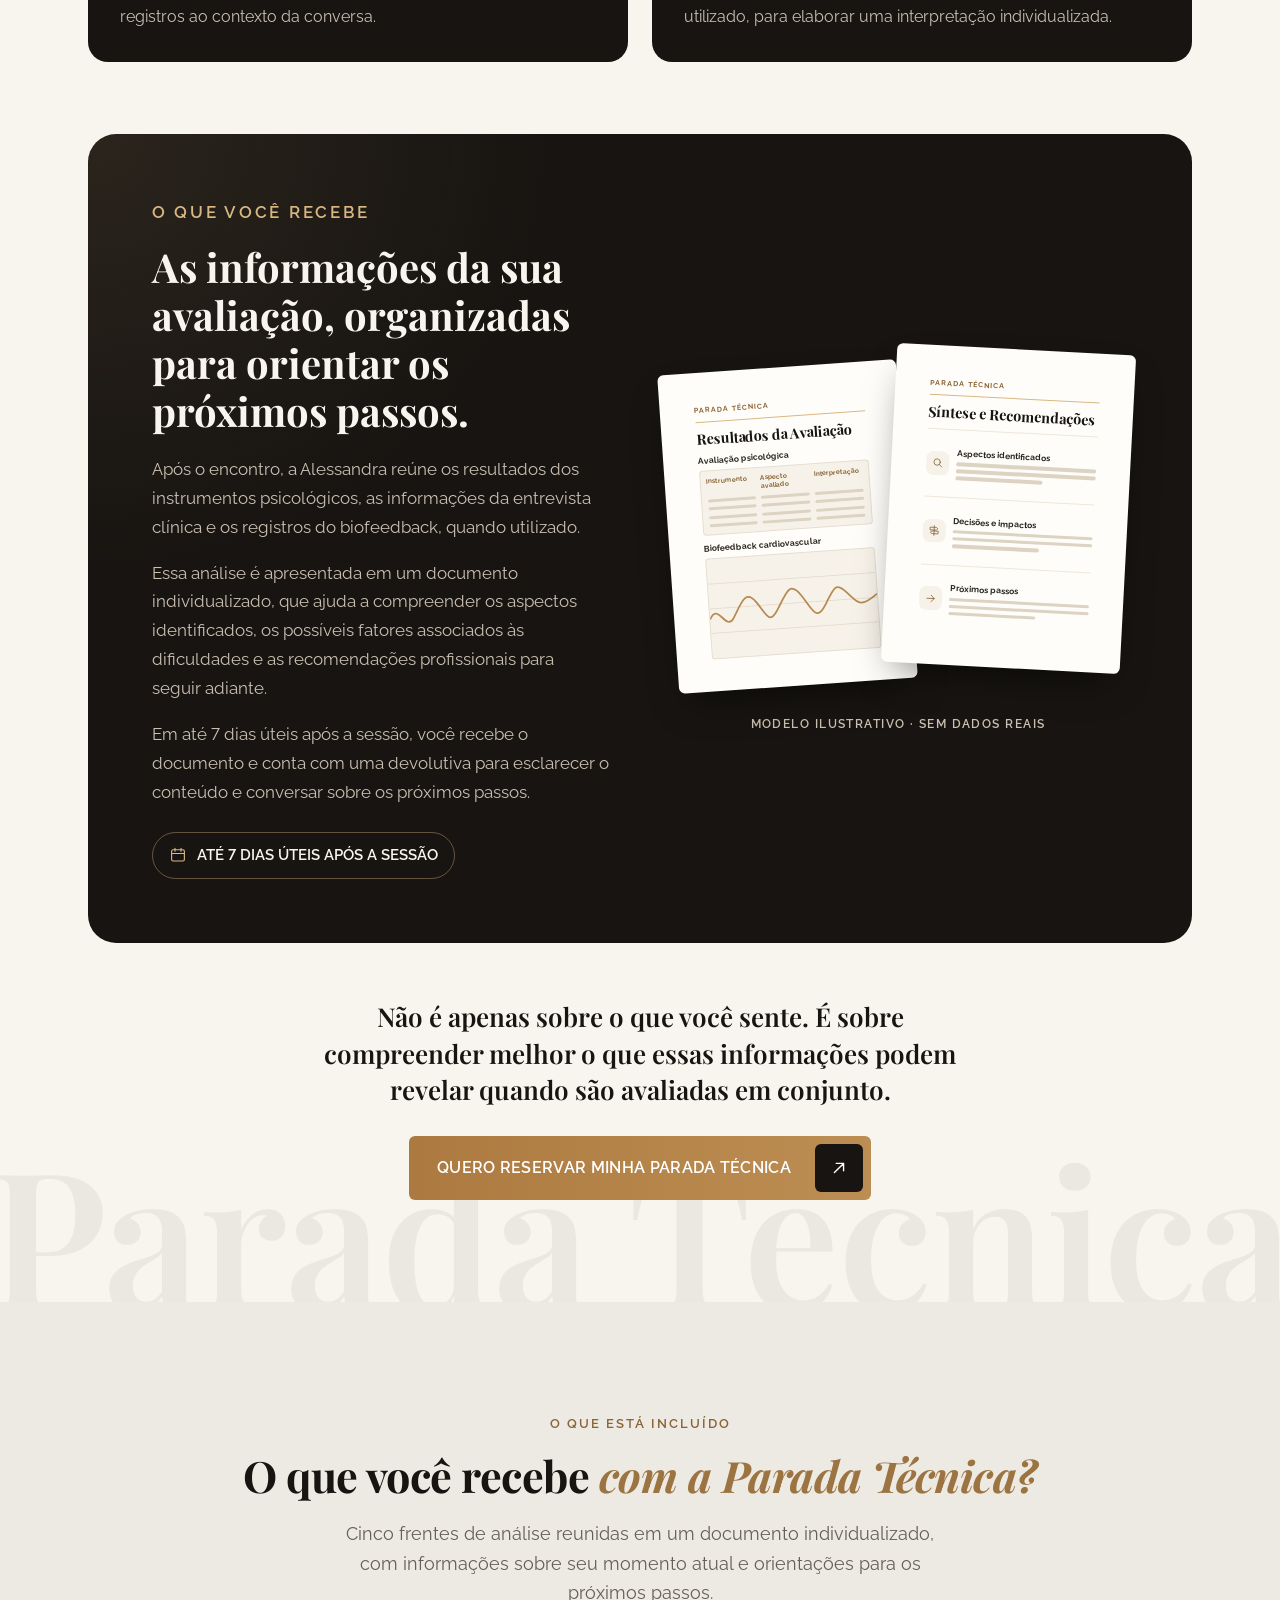
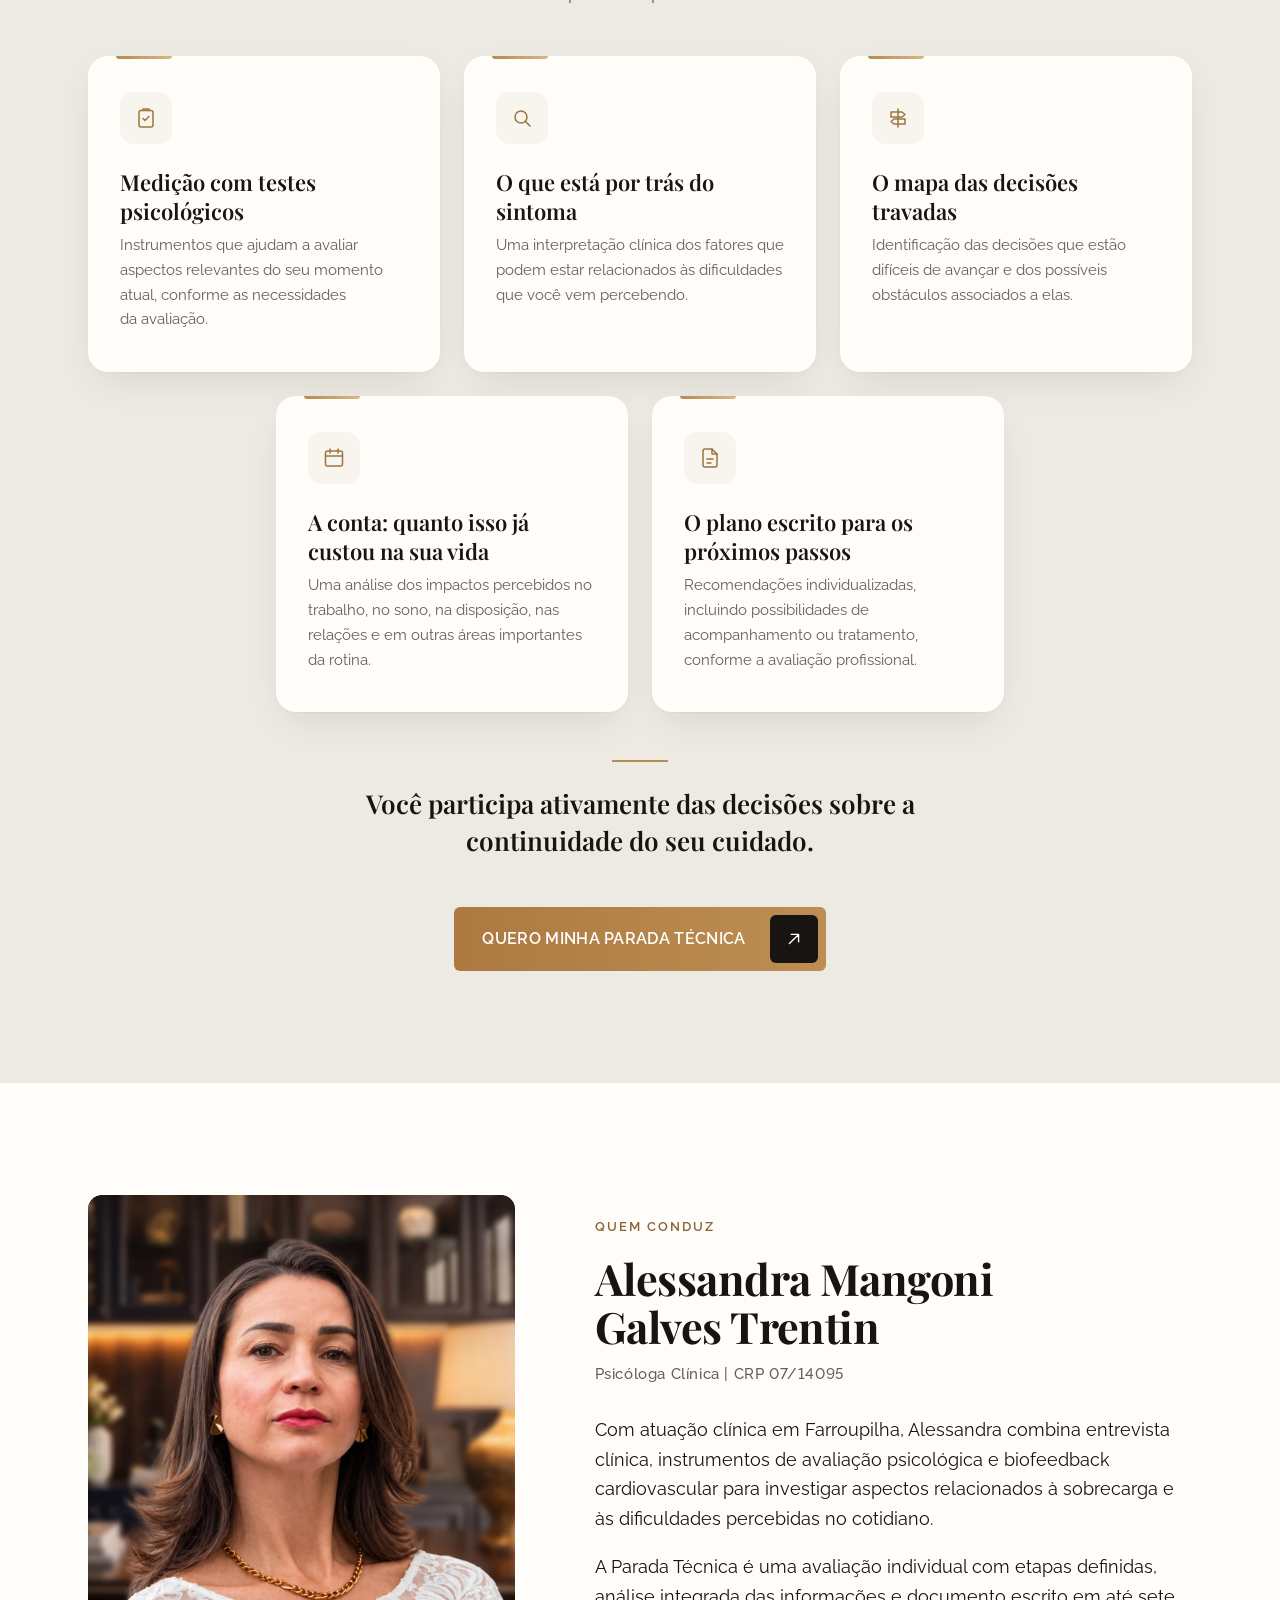
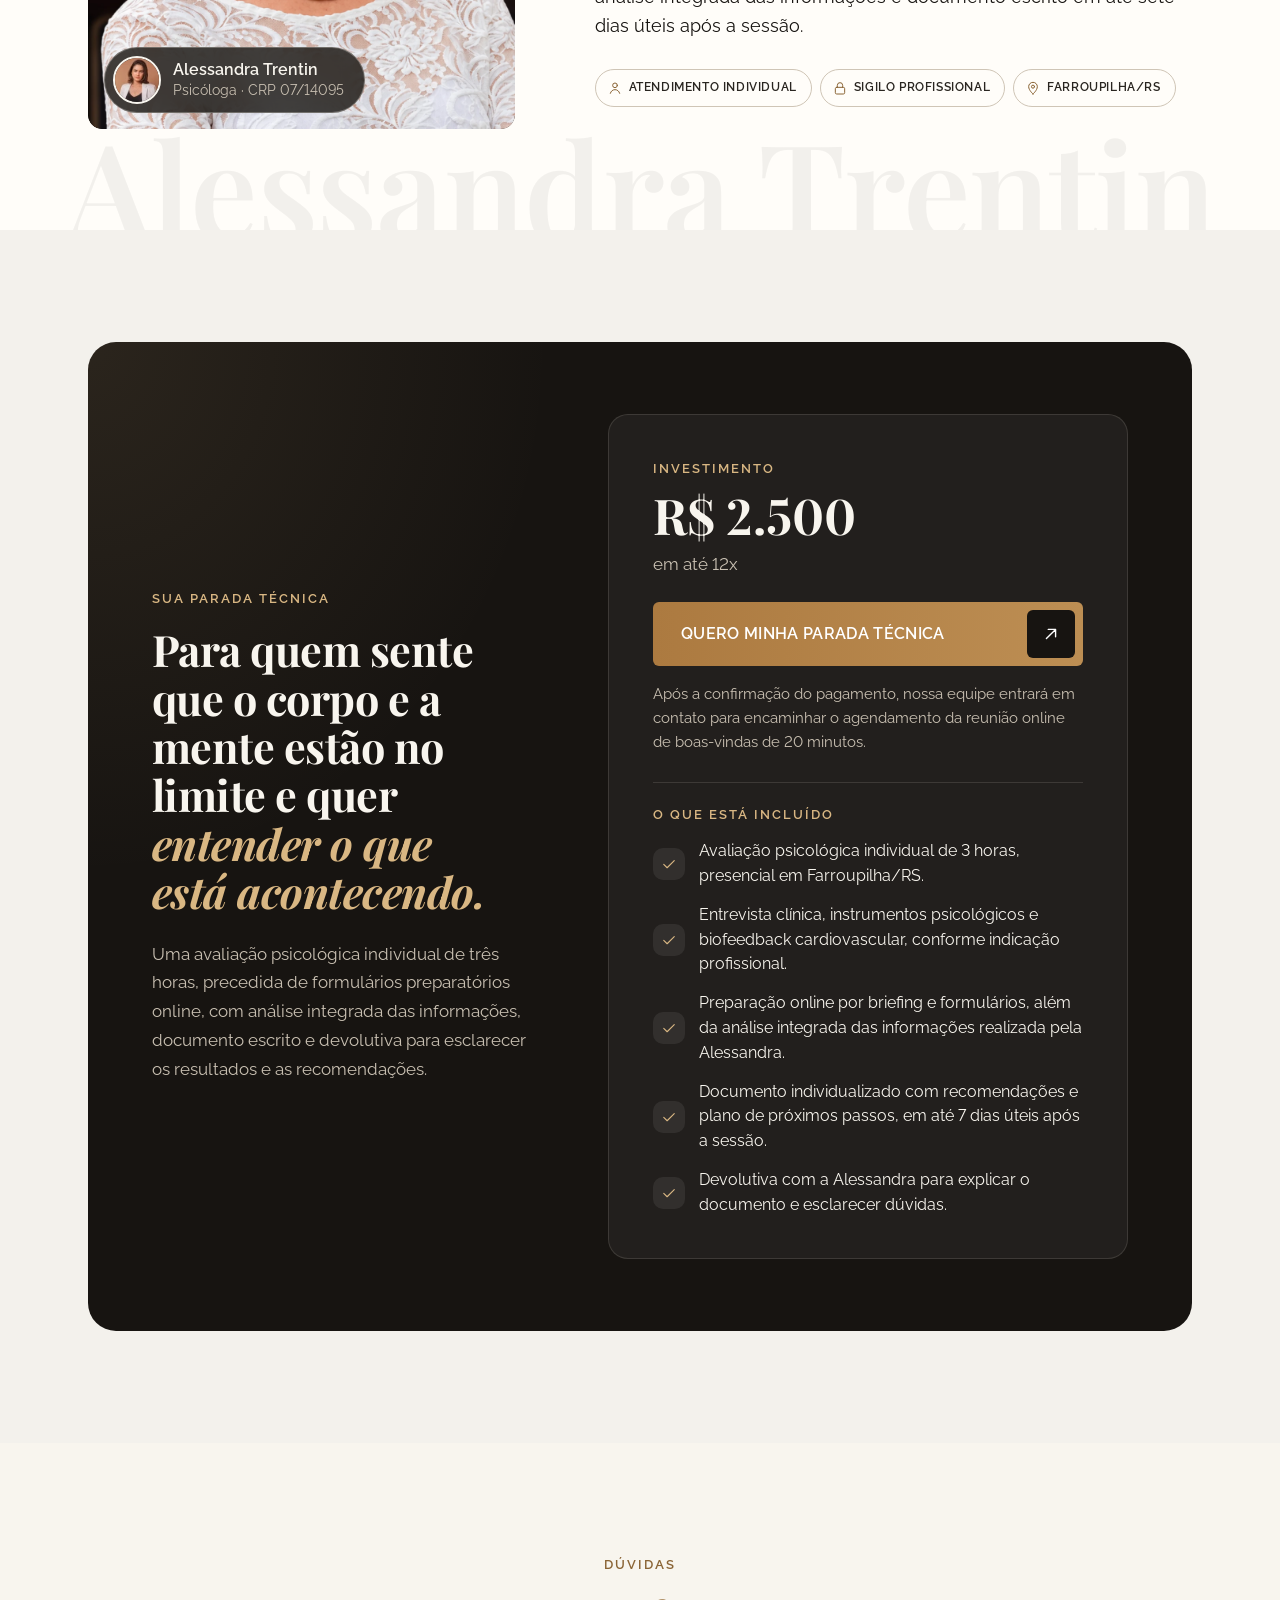
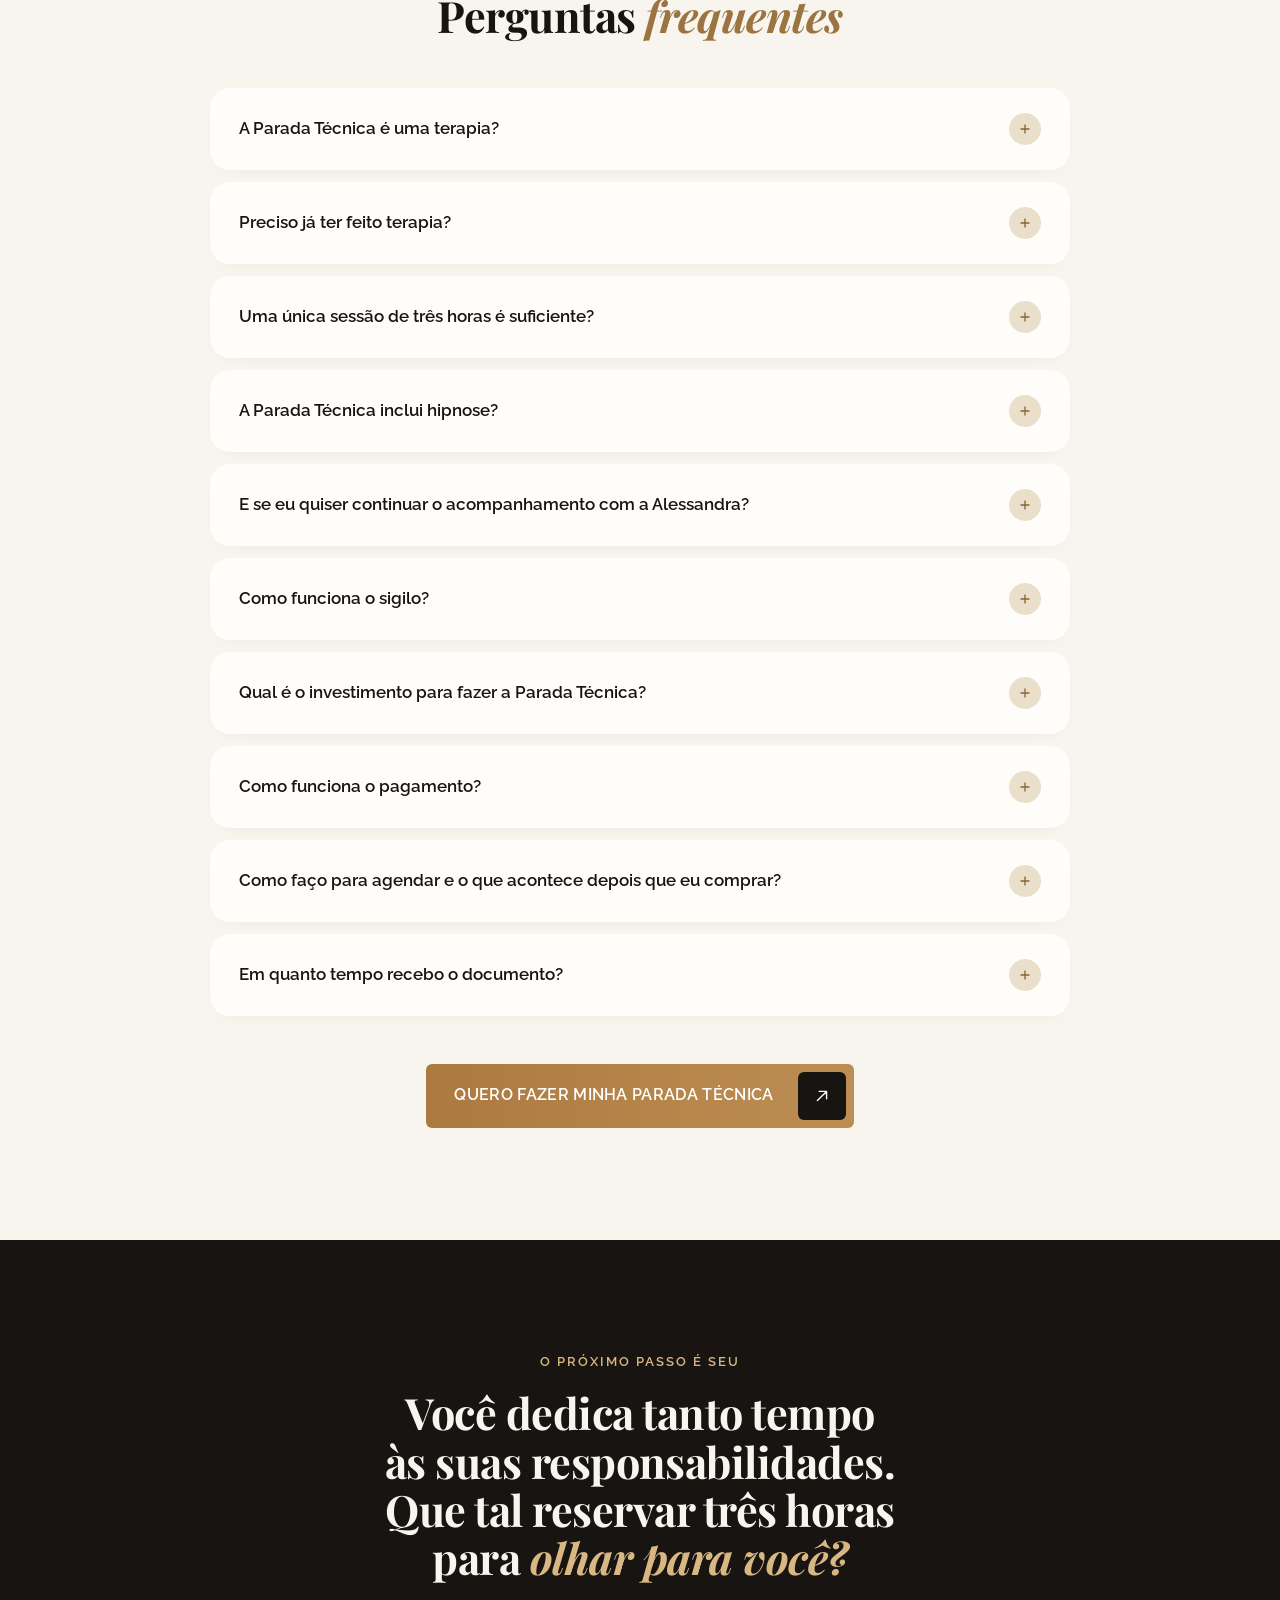
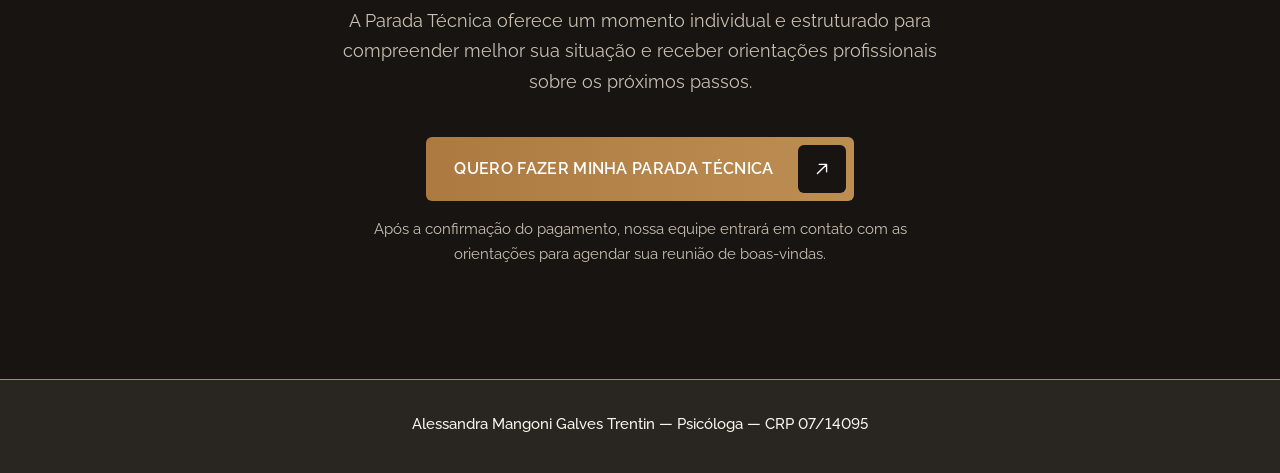
==== commit d1fa53e7: "Versão presencial: FAQ e microcopies do pós-compra conforme a Alessandra - Continuidade: duas possib" ====
--- a/index.html
+++ b/index.html
@@ -290,7 +290,7 @@
         <p class="offer__value">R$ 2.500</p>
         <p class="offer__terms">em até 12x</p>
         <a class="btn btn--gold" href="https://pay.sumup.com/b2c/QX5EAYO5" data-cta="oferta"><span>QUERO MINHA PARADA TÉCNICA</span><span class="btn__iconbox"><svg class="icon" viewBox="0 0 24 24" fill="none" stroke="currentColor" stroke-width="1.5" stroke-linecap="round" stroke-linejoin="round" aria-hidden="true" focusable="false"><path d="M7 17L17 7M9 7h8v8"/></svg></span></a>
-        <p class="offer__micro">Após a confirmação do pagamento, nossa equipe entra em contato para orientar o agendamento e os próximos passos.</p>
+        <p class="offer__micro">Após a confirmação do pagamento, nossa equipe entrará em contato para encaminhar o agendamento da reunião online de boas-vindas de 20 minutos.</p>
         <hr class="offer__divider">
         <h3 class="offer__subtitle">O QUE ESTÁ INCLUÍDO</h3>
         <ul class="offer__list">
@@ -343,9 +343,9 @@
 <details class="faq__item">
         <summary><h3>E se eu quiser continuar o acompanhamento com a Alessandra?</h3><span class="faq__toggle" aria-hidden="true"><svg class="faq__icon" viewBox="0 0 24 24" fill="none" stroke="currentColor" stroke-width="1.5" stroke-linecap="round" stroke-linejoin="round" aria-hidden="true" focusable="false"><path d="M12 6v12M6 12h12"/></svg></span></summary>
         <div class="faq__answer">
-          <p>Se houver indicação, a Alessandra poderá apresentar uma proposta individualizada de acompanhamento terapêutico.</p>
-<p>Entre as possibilidades estão protocolos de terapia breve com hipnose terapêutica, que podem envolver de 3 a 10 encontros, conforme a avaliação e o plano indicado.</p>
-<p>A continuidade não é obrigatória.</p>
+          <p>Se houver indicação, a Alessandra poderá apresentar uma proposta de acompanhamento terapêutico.</p>
+<p>Existem duas possibilidades de prosseguir com hipnose terapêutica: uma individual, mais breve, de 3 a 10 encontros; e outra em grupo, com acompanhamento mais longo e contínuo ao longo de alguns meses.</p>
+<p>O formato mais adequado depende do seu caso, e a decisão é sempre sua. A continuidade não é obrigatória.</p>
         </div>
       </details>
 <details class="faq__item">
@@ -355,12 +355,6 @@
         </div>
       </details>
 <details class="faq__item">
-        <summary><h3>Posso fazer a Parada Técnica online?</h3><span class="faq__toggle" aria-hidden="true"><svg class="faq__icon" viewBox="0 0 24 24" fill="none" stroke="currentColor" stroke-width="1.5" stroke-linecap="round" stroke-linejoin="round" aria-hidden="true" focusable="false"><path d="M12 6v12M6 12h12"/></svg></span></summary>
-        <div class="faq__answer">
-          <p>A preparação acontece online, por links que você responde no seu próprio tempo. A avaliação de três horas é presencial, em Farroupilha/RS.</p>
-        </div>
-      </details>
-<details class="faq__item">
         <summary><h3>Qual é o investimento para fazer a Parada Técnica?</h3><span class="faq__toggle" aria-hidden="true"><svg class="faq__icon" viewBox="0 0 24 24" fill="none" stroke="currentColor" stroke-width="1.5" stroke-linecap="round" stroke-linejoin="round" aria-hidden="true" focusable="false"><path d="M12 6v12M6 12h12"/></svg></span></summary>
         <div class="faq__answer">
           <p>O investimento é de R$ 2.500, com possibilidade de pagamento em até 12x. Você pode consultar os detalhes antes de concluir a compra.</p>
@@ -375,13 +369,15 @@
 <details class="faq__item">
         <summary><h3>Como faço para agendar e o que acontece depois que eu comprar?</h3><span class="faq__toggle" aria-hidden="true"><svg class="faq__icon" viewBox="0 0 24 24" fill="none" stroke="currentColor" stroke-width="1.5" stroke-linecap="round" stroke-linejoin="round" aria-hidden="true" focusable="false"><path d="M12 6v12M6 12h12"/></svg></span></summary>
         <div class="faq__answer">
-          <p>Após a confirmação do pagamento, nossa equipe entra em contato pelo WhatsApp para orientar o agendamento e a preparação online. Depois da avaliação presencial de 3 horas, a Alessandra prepara o documento individualizado, com os principais pontos avaliados e recomendações profissionais.</p>
+          <p>Após a confirmação do pagamento, nossa equipe entrará em contato para encaminhar o link de agendamento de uma reunião online de boas-vindas de 20 minutos.</p>
+<p>Nesse encontro, você receberá orientações sobre a preparação online e o agendamento da avaliação presencial de três horas.</p>
+<p>Depois da avaliação, a Alessandra prepara seu documento individualizado, com os principais pontos avaliados e recomendações profissionais.</p>
         </div>
       </details>
 <details class="faq__item">
         <summary><h3>Em quanto tempo recebo o documento?</h3><span class="faq__toggle" aria-hidden="true"><svg class="faq__icon" viewBox="0 0 24 24" fill="none" stroke="currentColor" stroke-width="1.5" stroke-linecap="round" stroke-linejoin="round" aria-hidden="true" focusable="false"><path d="M12 6v12M6 12h12"/></svg></span></summary>
         <div class="faq__answer">
-          <p>O prazo previsto é de até 7 dias úteis após a sessão.</p>
+          <p>O prazo previsto é de até 7 dias úteis após a sessão presencial.</p>
         </div>
       </details>
     </div>
@@ -395,7 +391,7 @@
     <h2 id="final-title">Você dedica tanto tempo às suas responsabilidades. Que tal reservar três horas para <em class="display__accent">olhar para você?</em></h2>
     <p class="final__subtitle">A Parada Técnica oferece um momento individual e estruturado para compreender melhor sua situação e receber orientações profissionais sobre os próximos passos.</p>
     <div class="section-cta"><a class="btn btn--gold" href="https://pay.sumup.com/b2c/QX5EAYO5" data-cta="chamada-final"><span>QUERO FAZER MINHA PARADA TÉCNICA</span><span class="btn__iconbox"><svg class="icon" viewBox="0 0 24 24" fill="none" stroke="currentColor" stroke-width="1.5" stroke-linecap="round" stroke-linejoin="round" aria-hidden="true" focusable="false"><path d="M7 17L17 7M9 7h8v8"/></svg></span></a></div>
-    <p class="final__micro">Após o pagamento, nossa equipe entrará em contato para orientar o agendamento.</p>
+    <p class="final__micro">Após a confirmação do pagamento, nossa equipe entrará em contato com as orientações para agendar sua reunião de boas-vindas.</p>
   </div>
 </section>
 </main>
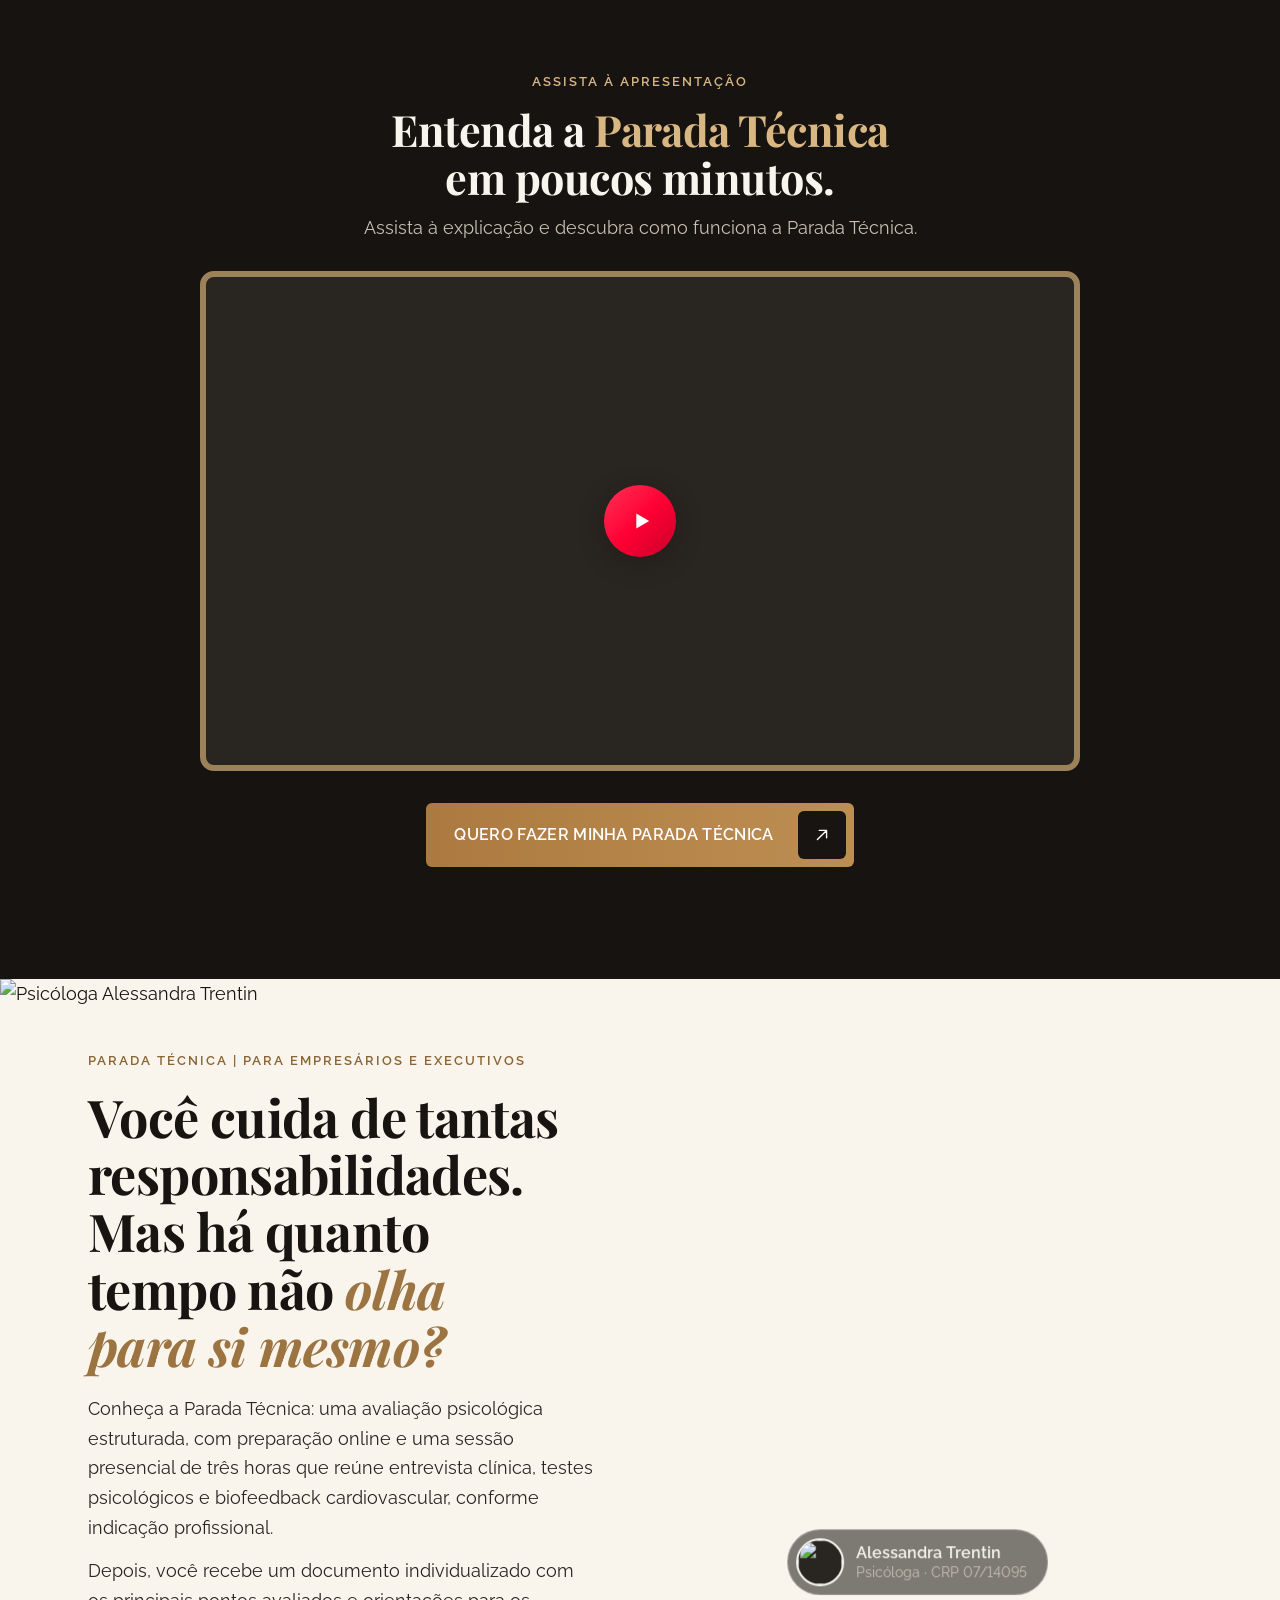
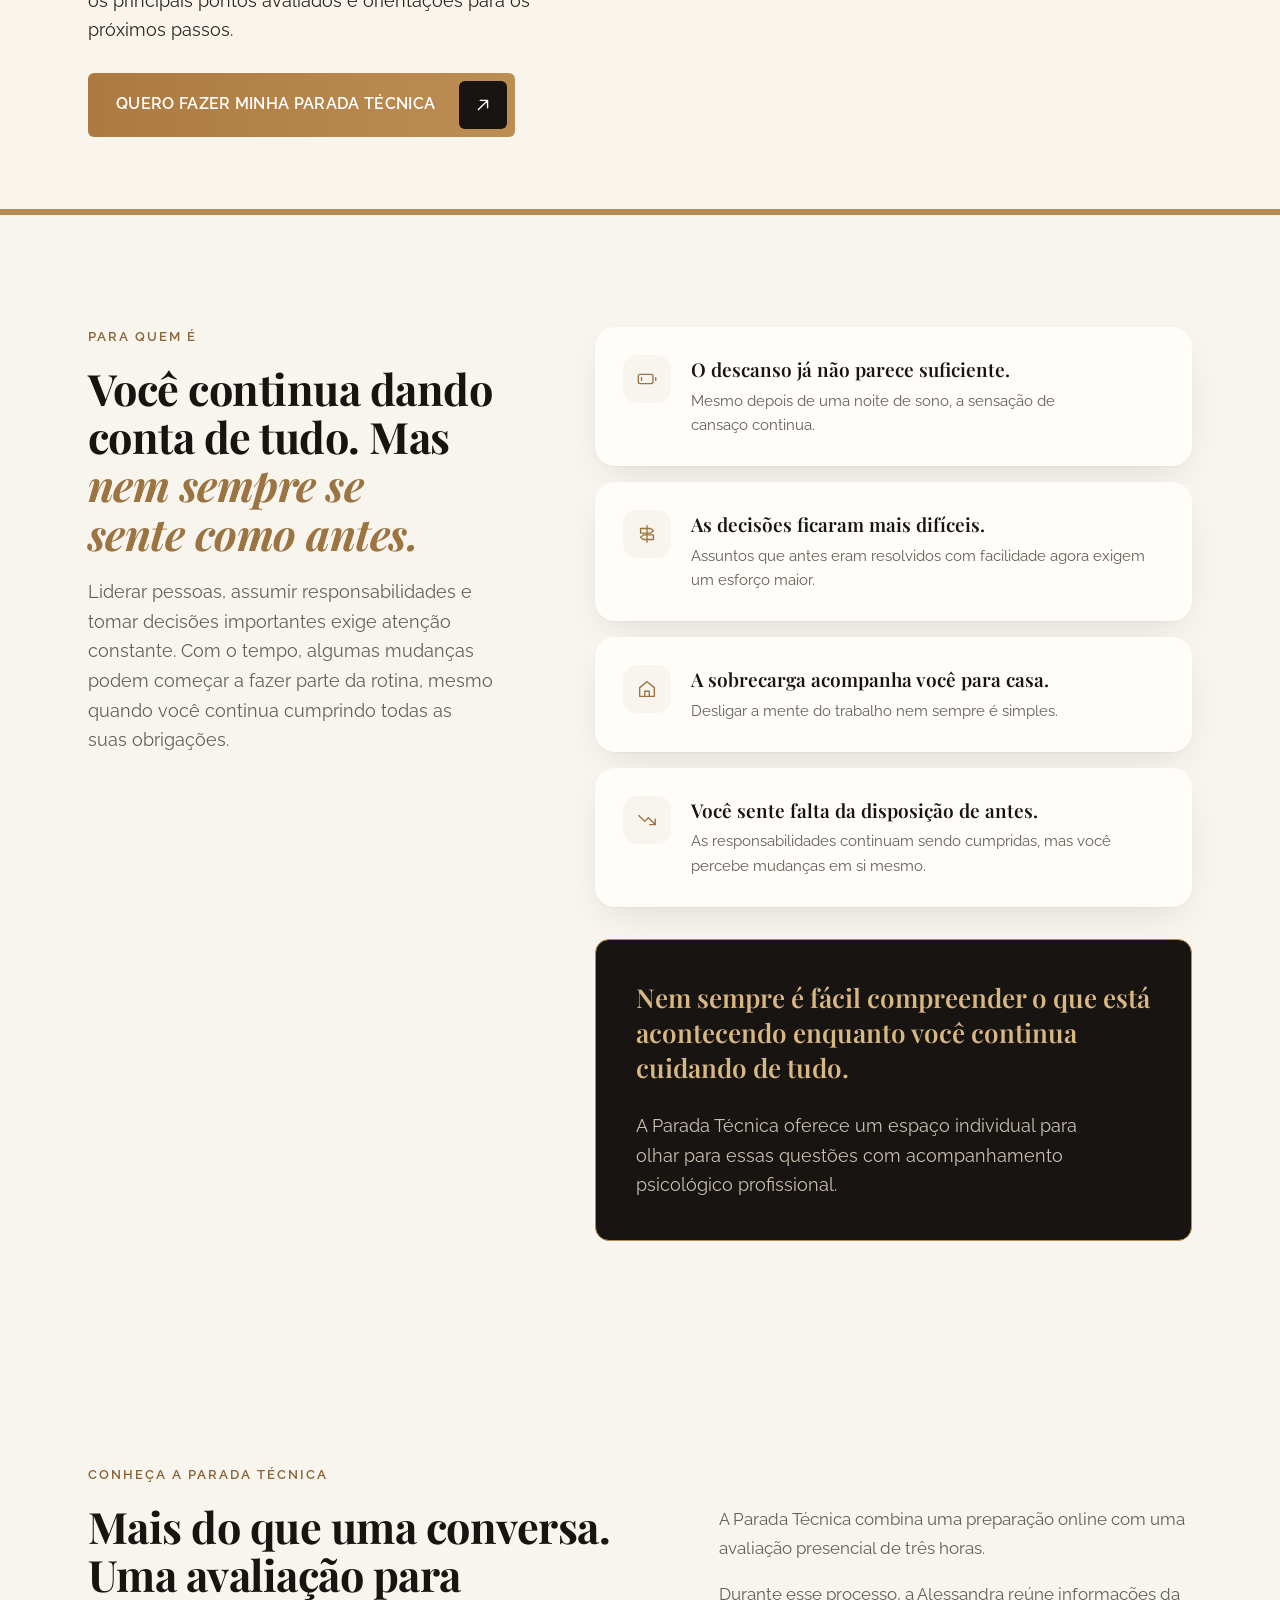
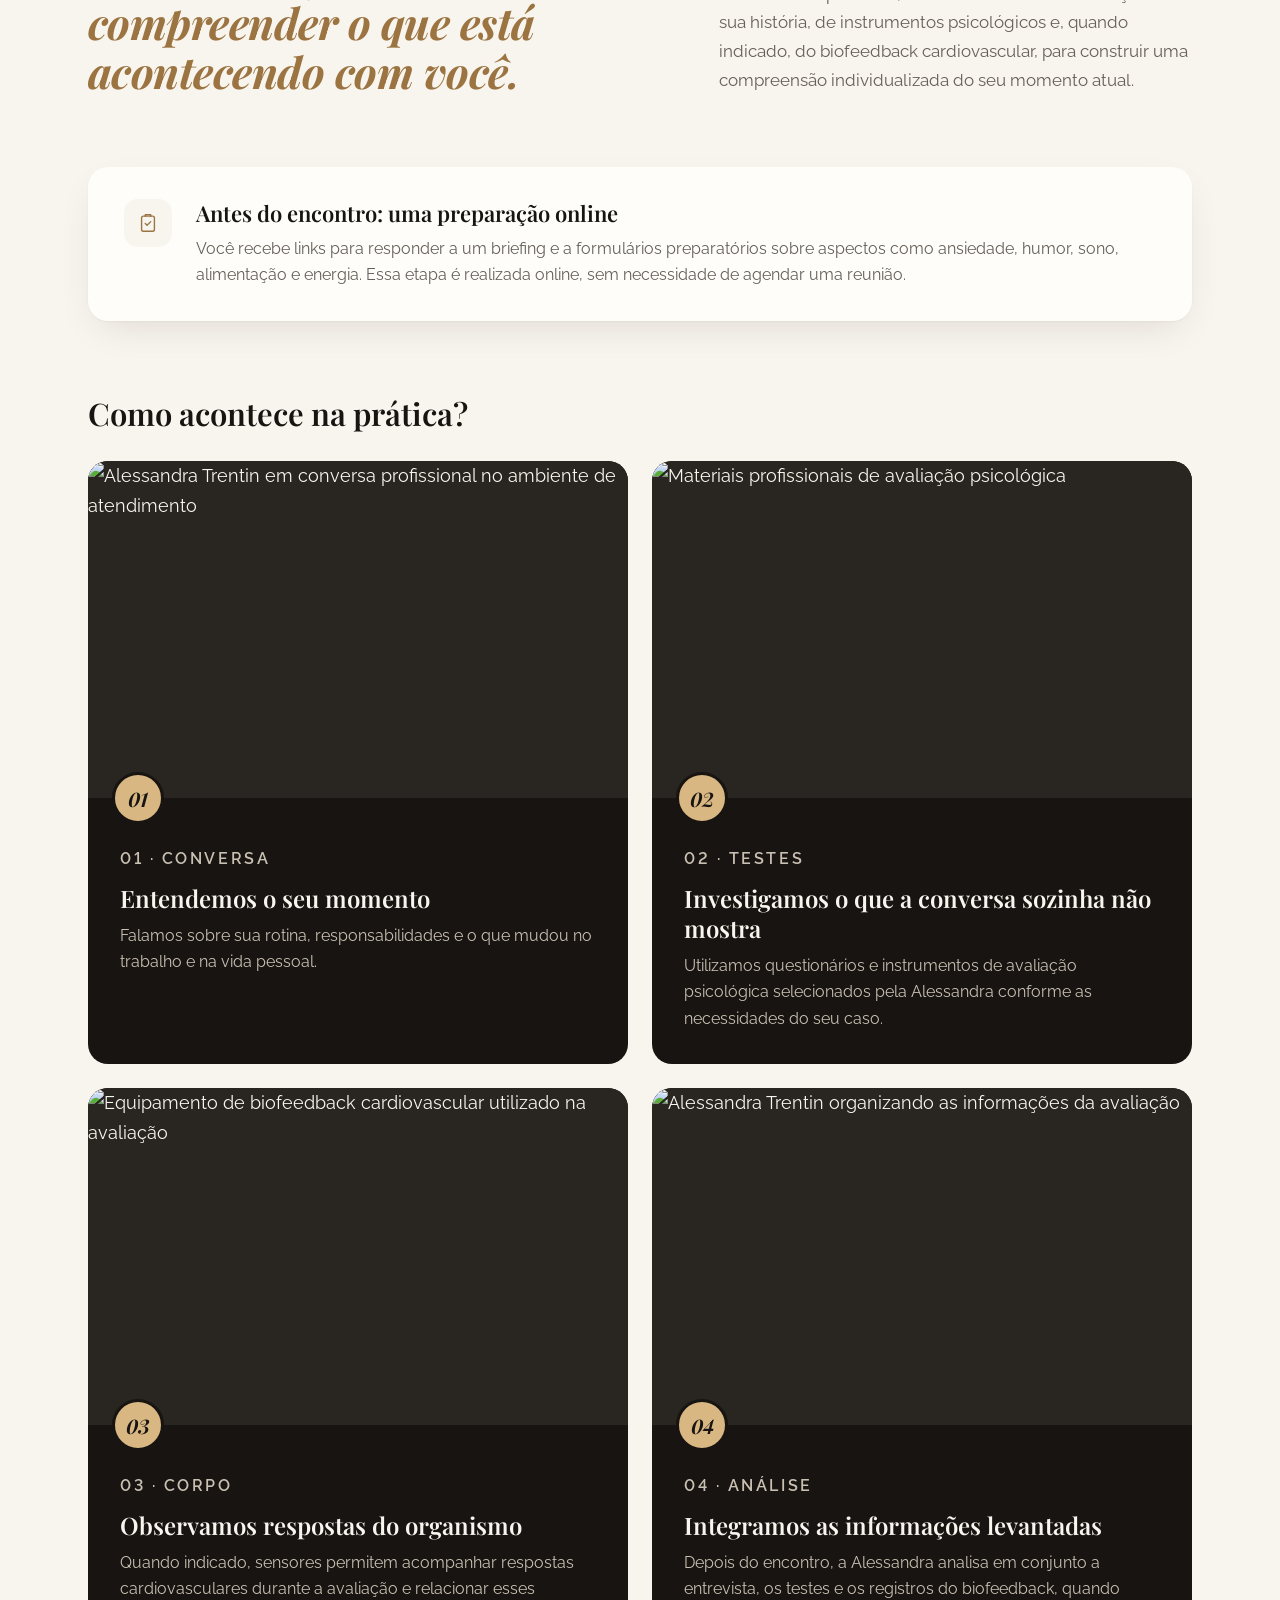
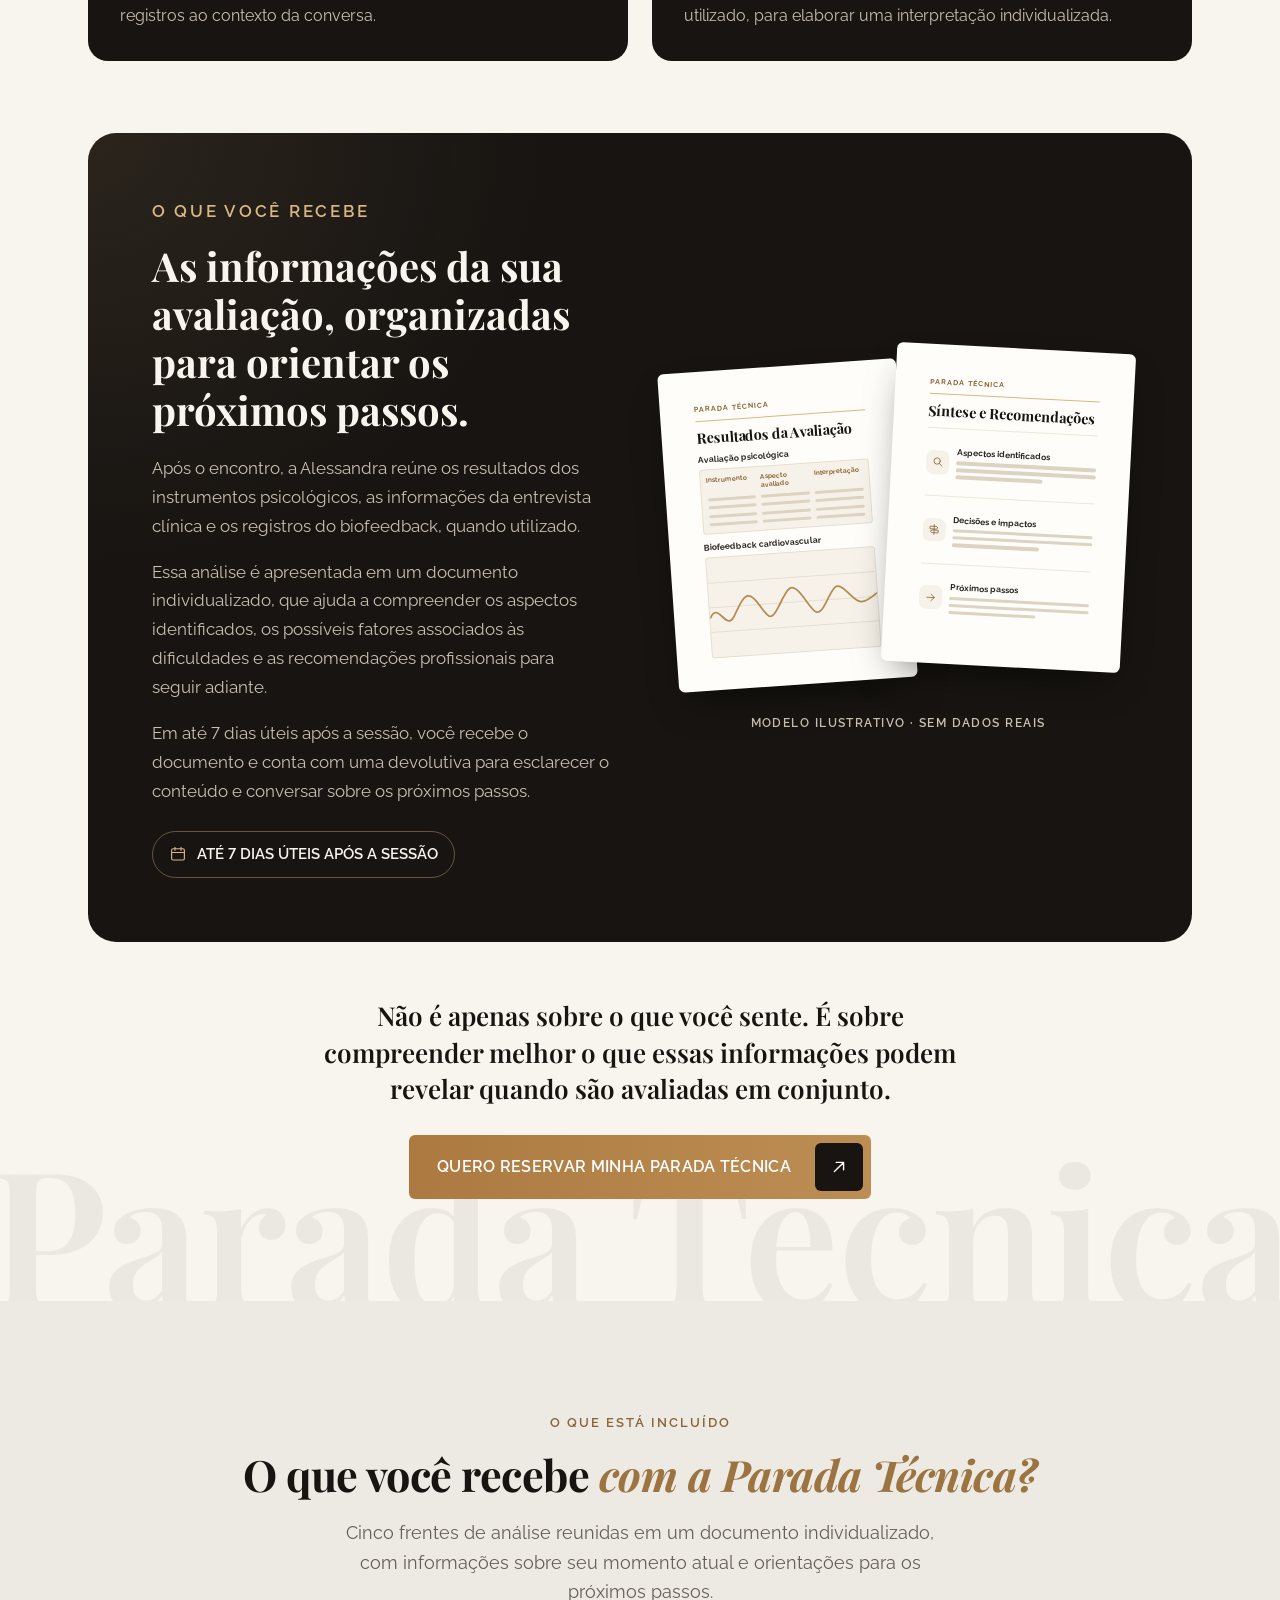
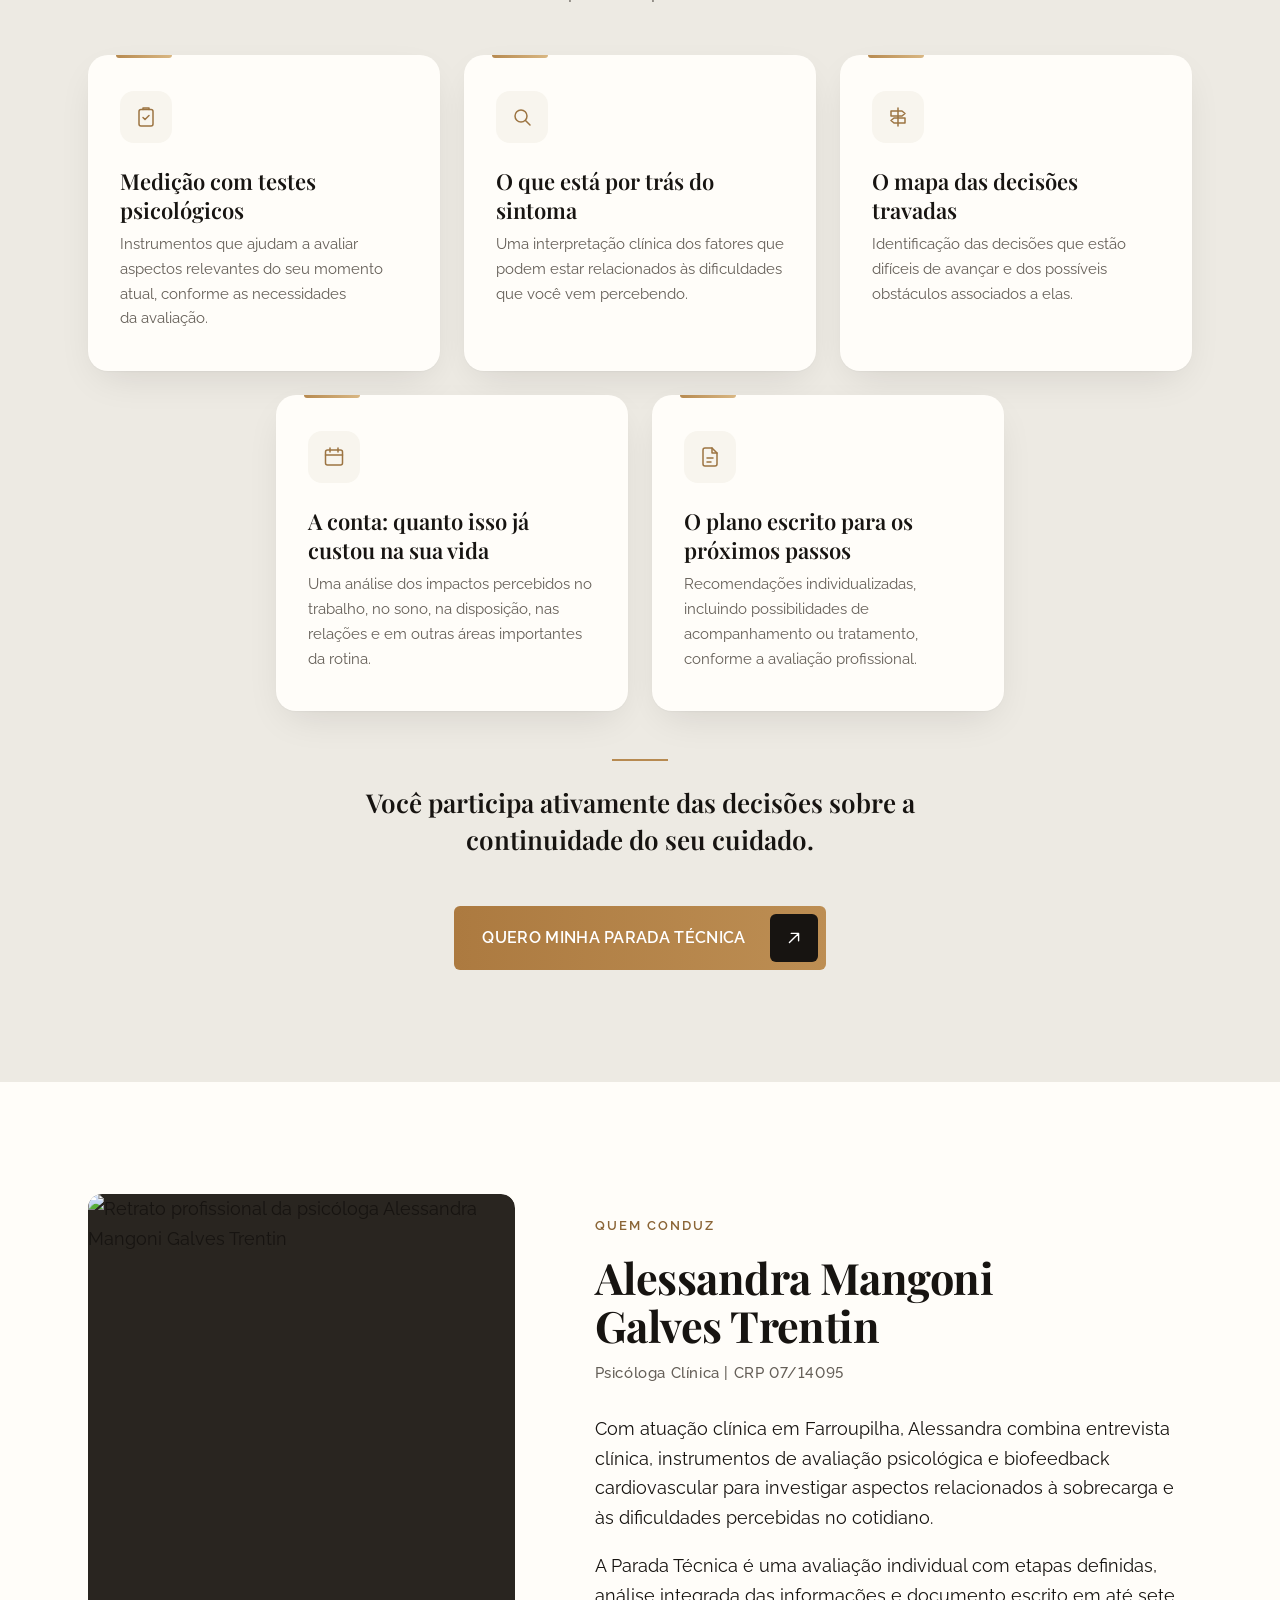
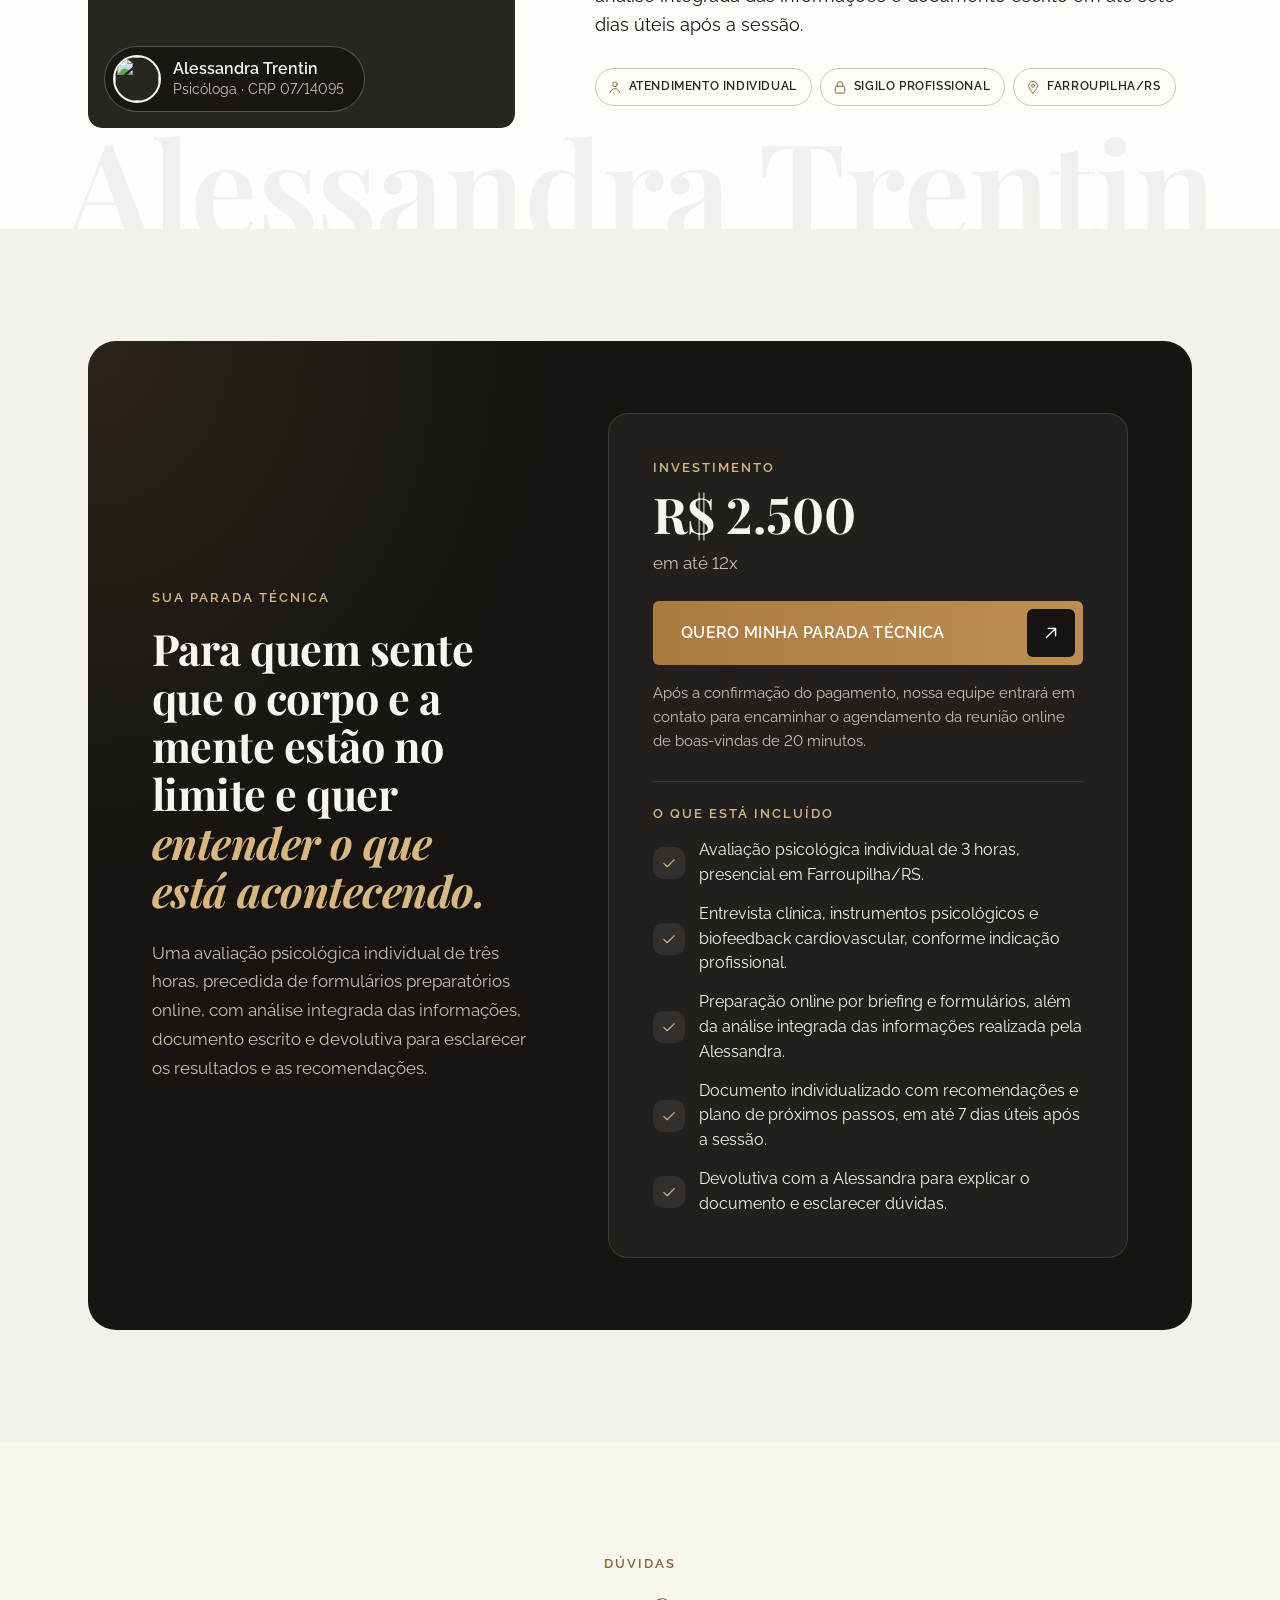
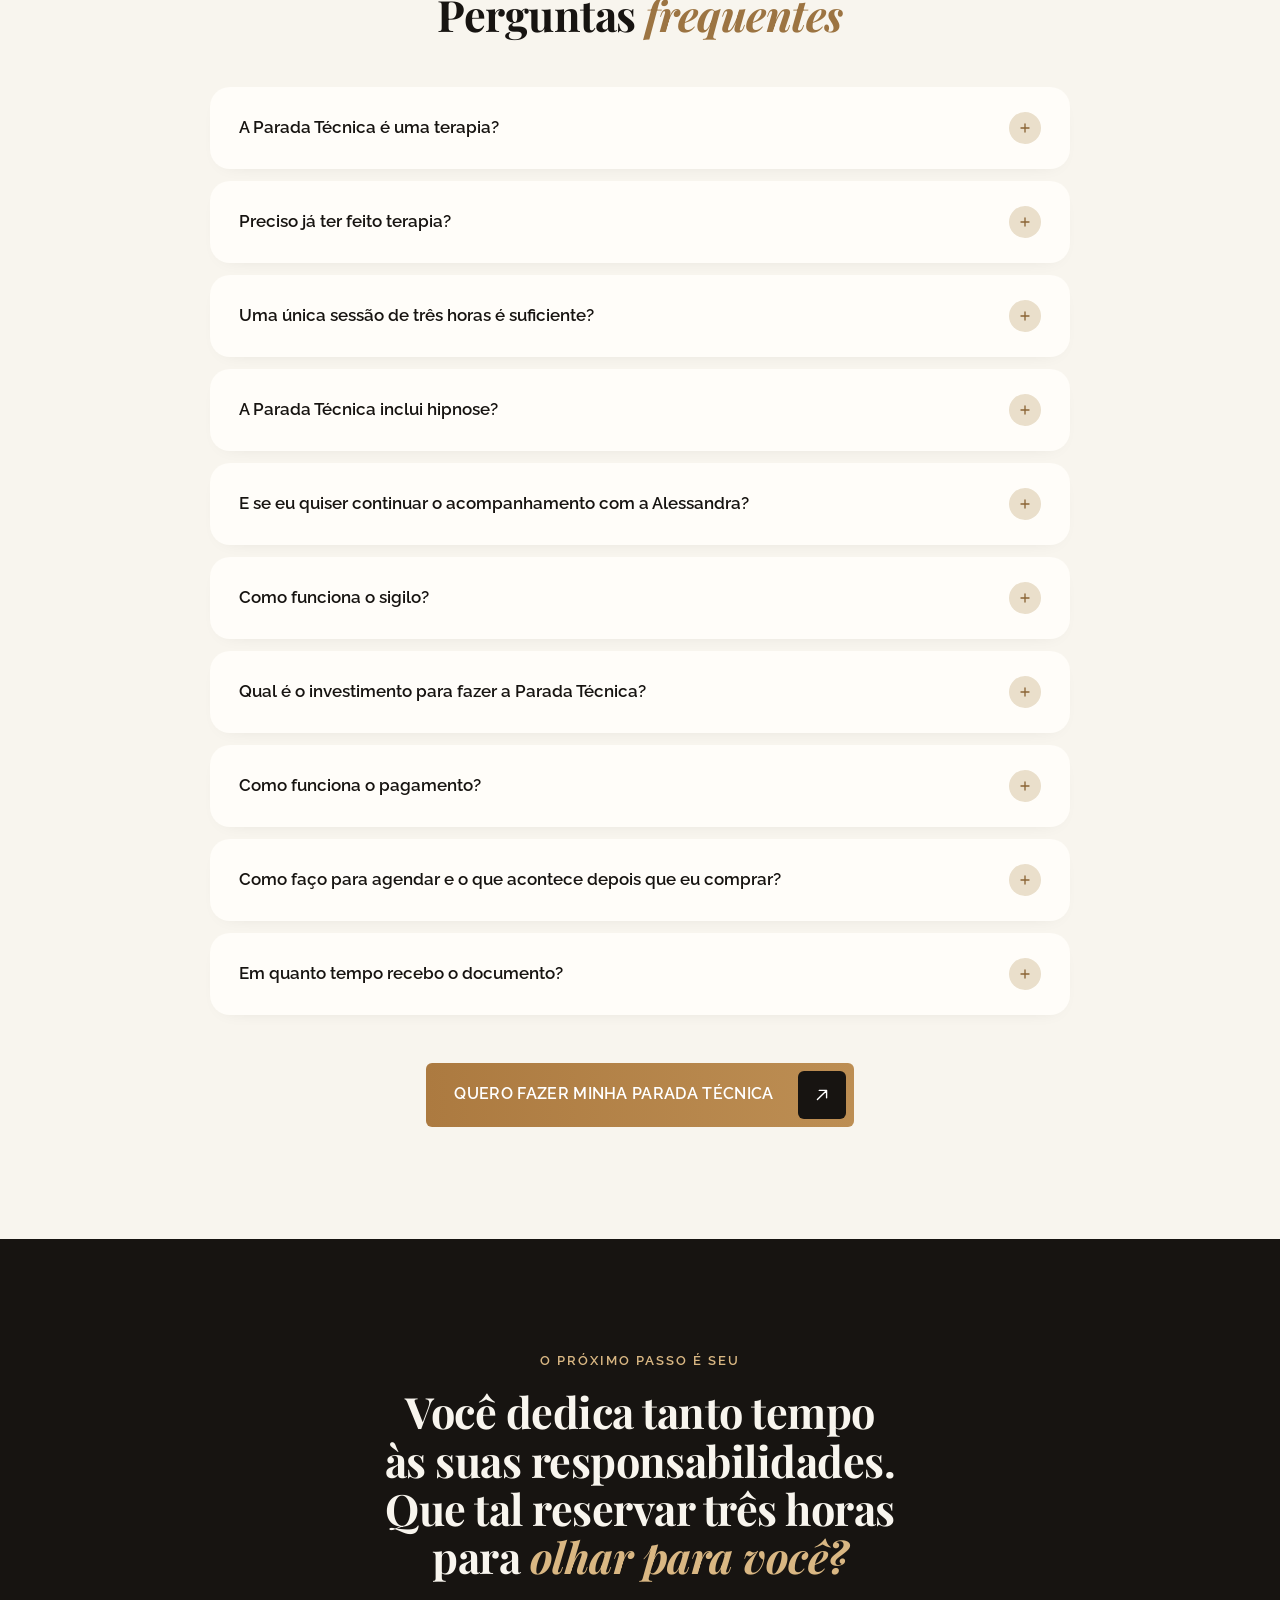
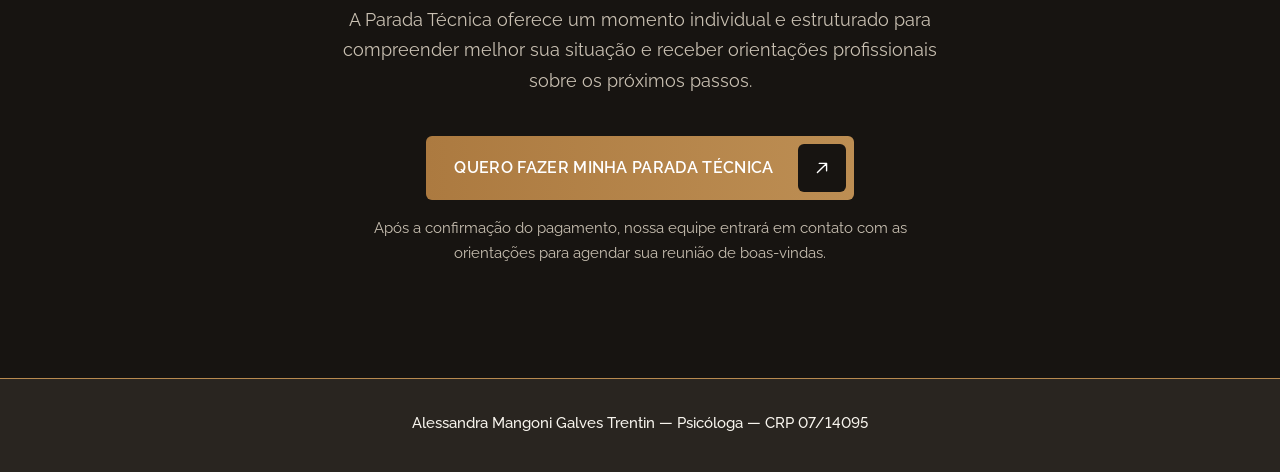
==== commit 3280224e: "Imagens da página principal servidas pelo WordPress da Alessandra Co-Authored-By: Claude Opus 5.5 <n" ====
--- a/index.html
+++ b/index.html
@@ -24,7 +24,7 @@
     <p class="lead">Assista à explicação e descubra como funciona a Parada Técnica.</p>
     <div class="video__player" data-video-id="o8AK3dnc5Sc" data-video-title="Vídeo de apresentação da Parada Técnica">
       <button type="button" class="video__trigger" aria-label="Reproduzir vídeo de apresentação da Parada Técnica">
-        <img src="assets/img/video-capa.webp?v=f78d18d9" alt="" width="1280" height="720" fetchpriority="high" decoding="async">
+        <img src="https://psicologaalessandratrentin.com.br/wp-content/uploads/2026/11/video-capa.webp" alt="" width="1280" height="720" fetchpriority="high" decoding="async">
         <span class="video__play" aria-hidden="true"><svg viewBox="0 0 24 24" width="28" height="28" fill="currentColor"><path d="M8 5.5v13l11-6.5z"/></svg></span>
       </button>
       <p class="video__status" role="status"></p>
@@ -47,10 +47,10 @@
       </div>
     </div>
     <div class="hero__media">
-      <figure class="photo photo--hero has-mobile"><picture><source media="(max-width: 1199px)" srcset="assets/img/hero-mobile.webp?v=ed5c1148"><img src="assets/img/hero-b.webp?v=5c72a144" alt="Psicóloga Alessandra Trentin" loading="eager" decoding="async"></picture></figure>
+      <figure class="photo photo--hero has-mobile"><picture><source media="(max-width: 1199px)" srcset="https://psicologaalessandratrentin.com.br/wp-content/uploads/2026/11/hero-mobile.webp"><img src="https://psicologaalessandratrentin.com.br/wp-content/uploads/2026/11/hero-b.webp" alt="Psicóloga Alessandra Trentin" loading="eager" decoding="async"></picture></figure>
       <div class="hero__overlay">
   <div class="photo-badge">
-    <span class="photo-badge__avatar"><img src="assets/img/avatar.webp?v=dbe582f8" alt=""></span>
+    <span class="photo-badge__avatar"><img src="https://psicologaalessandratrentin.com.br/wp-content/uploads/2026/11/avatar.webp" alt=""></span>
     <span class="photo-badge__text"><strong>Alessandra Trentin</strong><span>Psicóloga · CRP 07/14095</span></span>
   </div></div>
     </div>
@@ -114,7 +114,7 @@
     <ol class="practice__steps">
       <li class="practice-card">
         <div class="practice-card__media">
-          <img src="assets/img/etapa-01-escuta.webp?v=6d62cdf8" alt="Alessandra Trentin em conversa profissional no ambiente de atendimento" width="1600" height="1000" loading="lazy" decoding="async">
+          <img src="https://psicologaalessandratrentin.com.br/wp-content/uploads/2026/11/etapa-01-escuta.webp" alt="Alessandra Trentin em conversa profissional no ambiente de atendimento" width="1600" height="1000" loading="lazy" decoding="async">
           <span class="practice-card__n" aria-hidden="true">01</span>
         </div>
         <div class="practice-card__body">
@@ -125,7 +125,7 @@
       </li>
 <li class="practice-card">
         <div class="practice-card__media">
-          <img src="assets/img/etapa-02-testes.webp?v=ab606c8e" alt="Materiais profissionais de avaliação psicológica" width="1600" height="1000" loading="lazy" decoding="async">
+          <img src="https://psicologaalessandratrentin.com.br/wp-content/uploads/2026/11/etapa-02-testes.webp" alt="Materiais profissionais de avaliação psicológica" width="1600" height="1000" loading="lazy" decoding="async">
           <span class="practice-card__n" aria-hidden="true">02</span>
         </div>
         <div class="practice-card__body">
@@ -136,7 +136,7 @@
       </li>
 <li class="practice-card">
         <div class="practice-card__media">
-          <img src="assets/img/etapa-03-biofeedback.webp?v=8aefc254" alt="Equipamento de biofeedback cardiovascular utilizado na avaliação" width="1600" height="1000" loading="lazy" decoding="async">
+          <img src="https://psicologaalessandratrentin.com.br/wp-content/uploads/2026/11/etapa-03-biofeedback.webp" alt="Equipamento de biofeedback cardiovascular utilizado na avaliação" width="1600" height="1000" loading="lazy" decoding="async">
           <span class="practice-card__n" aria-hidden="true">03</span>
         </div>
         <div class="practice-card__body">
@@ -147,7 +147,7 @@
       </li>
 <li class="practice-card">
         <div class="practice-card__media">
-          <img src="assets/img/etapa-04-analise.webp?v=c35fadf6" alt="Alessandra Trentin organizando as informações da avaliação" width="1600" height="1000" loading="lazy" decoding="async">
+          <img src="https://psicologaalessandratrentin.com.br/wp-content/uploads/2026/11/etapa-04-analise.webp" alt="Alessandra Trentin organizando as informações da avaliação" width="1600" height="1000" loading="lazy" decoding="async">
           <span class="practice-card__n" aria-hidden="true">04</span>
         </div>
         <div class="practice-card__body">
@@ -254,10 +254,10 @@
 <section class="section theme-warm section--watermark section--watermark-about" aria-labelledby="sobre-title" data-section="06-sobre">
   <div class="container about">
     <div class="about__media">
-      <figure class="photo photo--portrait"><img src="assets/img/sobre.webp?v=57f310bf" alt="Retrato profissional da psicóloga Alessandra Mangoni Galves Trentin" style="object-position:50% 20%" loading="lazy" decoding="async"></figure>
+      <figure class="photo photo--portrait"><img src="https://psicologaalessandratrentin.com.br/wp-content/uploads/2026/11/sobre.webp" alt="Retrato profissional da psicóloga Alessandra Mangoni Galves Trentin" style="object-position:50% 20%" loading="lazy" decoding="async"></figure>
       
   <div class="photo-badge">
-    <span class="photo-badge__avatar"><img src="assets/img/avatar.webp?v=dbe582f8" alt=""></span>
+    <span class="photo-badge__avatar"><img src="https://psicologaalessandratrentin.com.br/wp-content/uploads/2026/11/avatar.webp" alt=""></span>
     <span class="photo-badge__text"><strong>Alessandra Trentin</strong><span>Psicóloga · CRP 07/14095</span></span>
   </div>
     </div>
@@ -343,8 +343,9 @@
 <details class="faq__item">
         <summary><h3>E se eu quiser continuar o acompanhamento com a Alessandra?</h3><span class="faq__toggle" aria-hidden="true"><svg class="faq__icon" viewBox="0 0 24 24" fill="none" stroke="currentColor" stroke-width="1.5" stroke-linecap="round" stroke-linejoin="round" aria-hidden="true" focusable="false"><path d="M12 6v12M6 12h12"/></svg></span></summary>
         <div class="faq__answer">
-          <p>Se houver indicação, a Alessandra poderá apresentar uma proposta de acompanhamento terapêutico.</p>
+          <p>Se houver indicação, a Alessandra poderá apresentar uma proposta de acompanhamento terapêutico, com investimento à parte.</p>
 <p>Existem duas possibilidades de prosseguir com hipnose terapêutica: uma individual, mais breve, de 3 a 10 encontros; e outra em grupo, com acompanhamento mais longo e contínuo ao longo de alguns meses.</p>
+<p><strong>O acompanhamento posterior é uma nova contratação, não incluída no valor da Parada Técnica.</strong> Caso você decida continuar, o valor investido na Parada Técnica poderá ser abatido do investimento no acompanhamento, conforme as condições apresentadas na proposta.</p>
 <p>O formato mais adequado depende do seu caso, e a decisão é sempre sua. A continuidade não é obrigatória.</p>
         </div>
       </details>
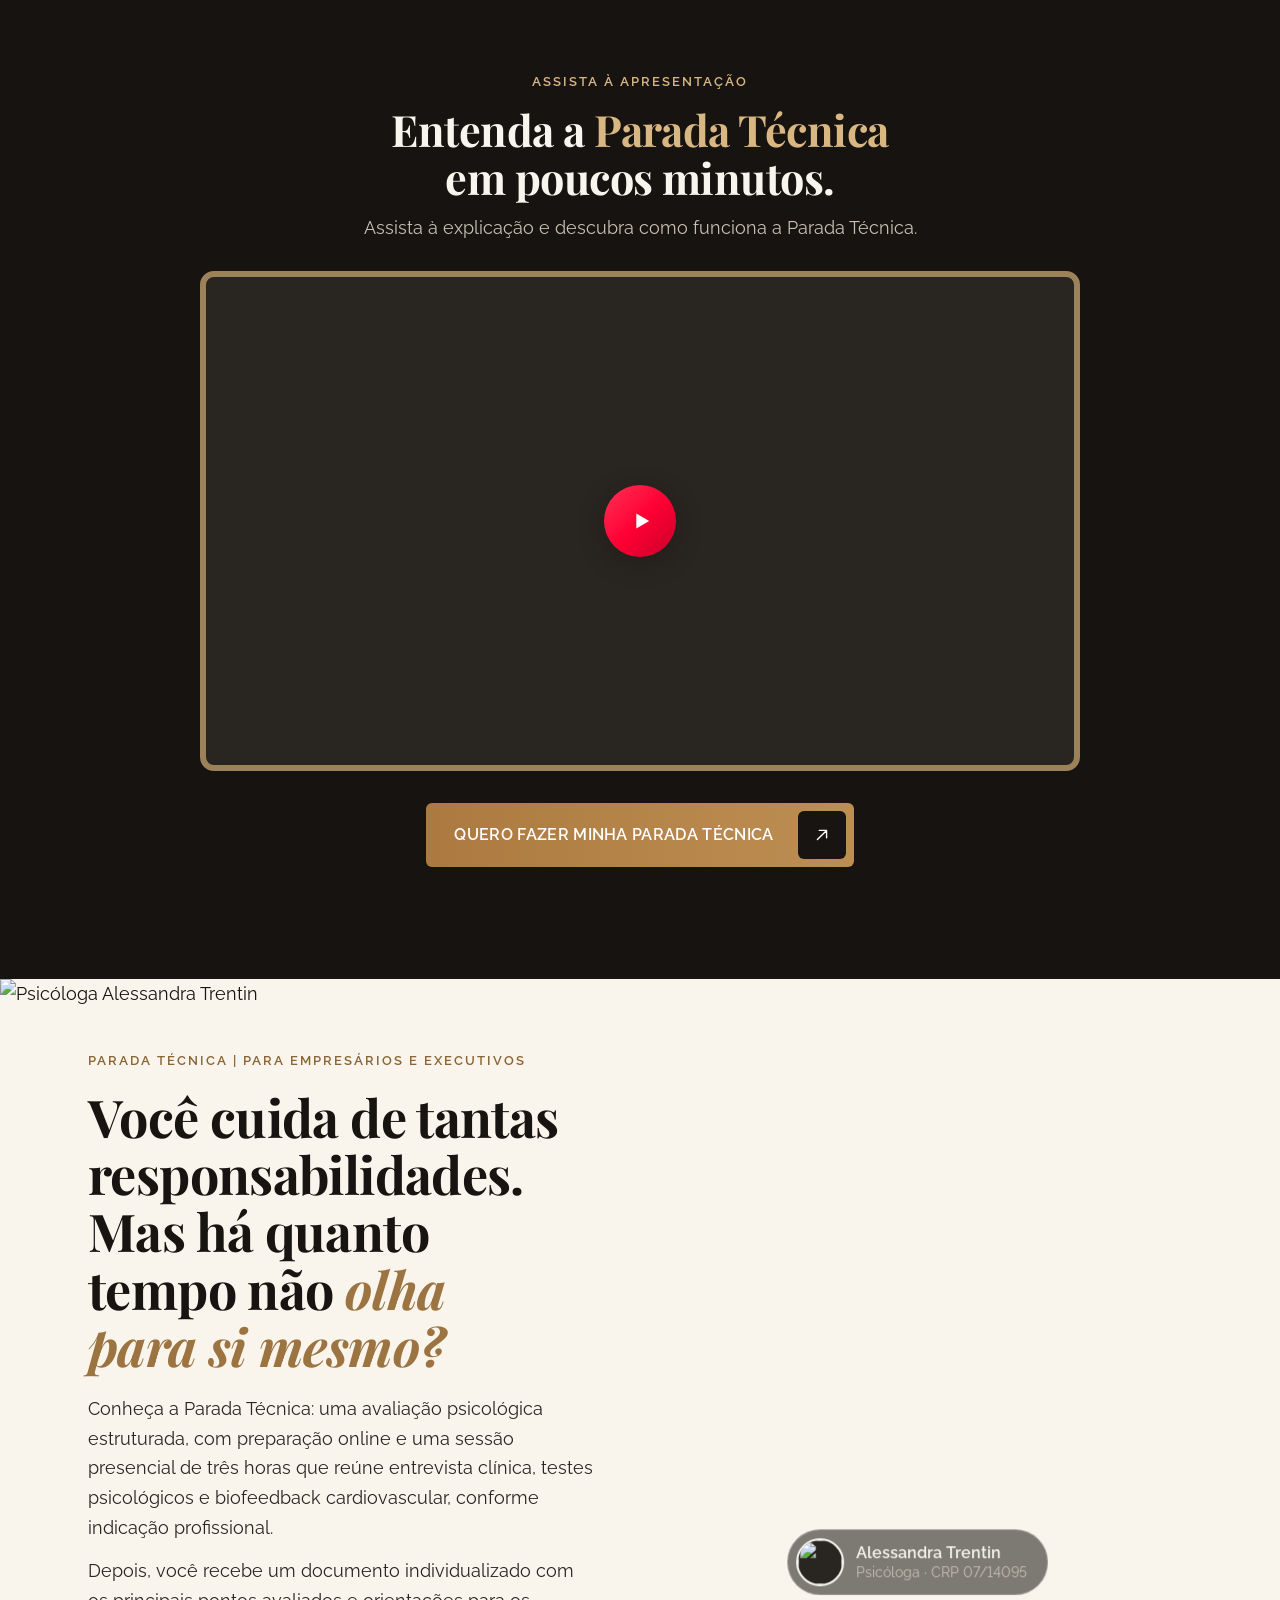
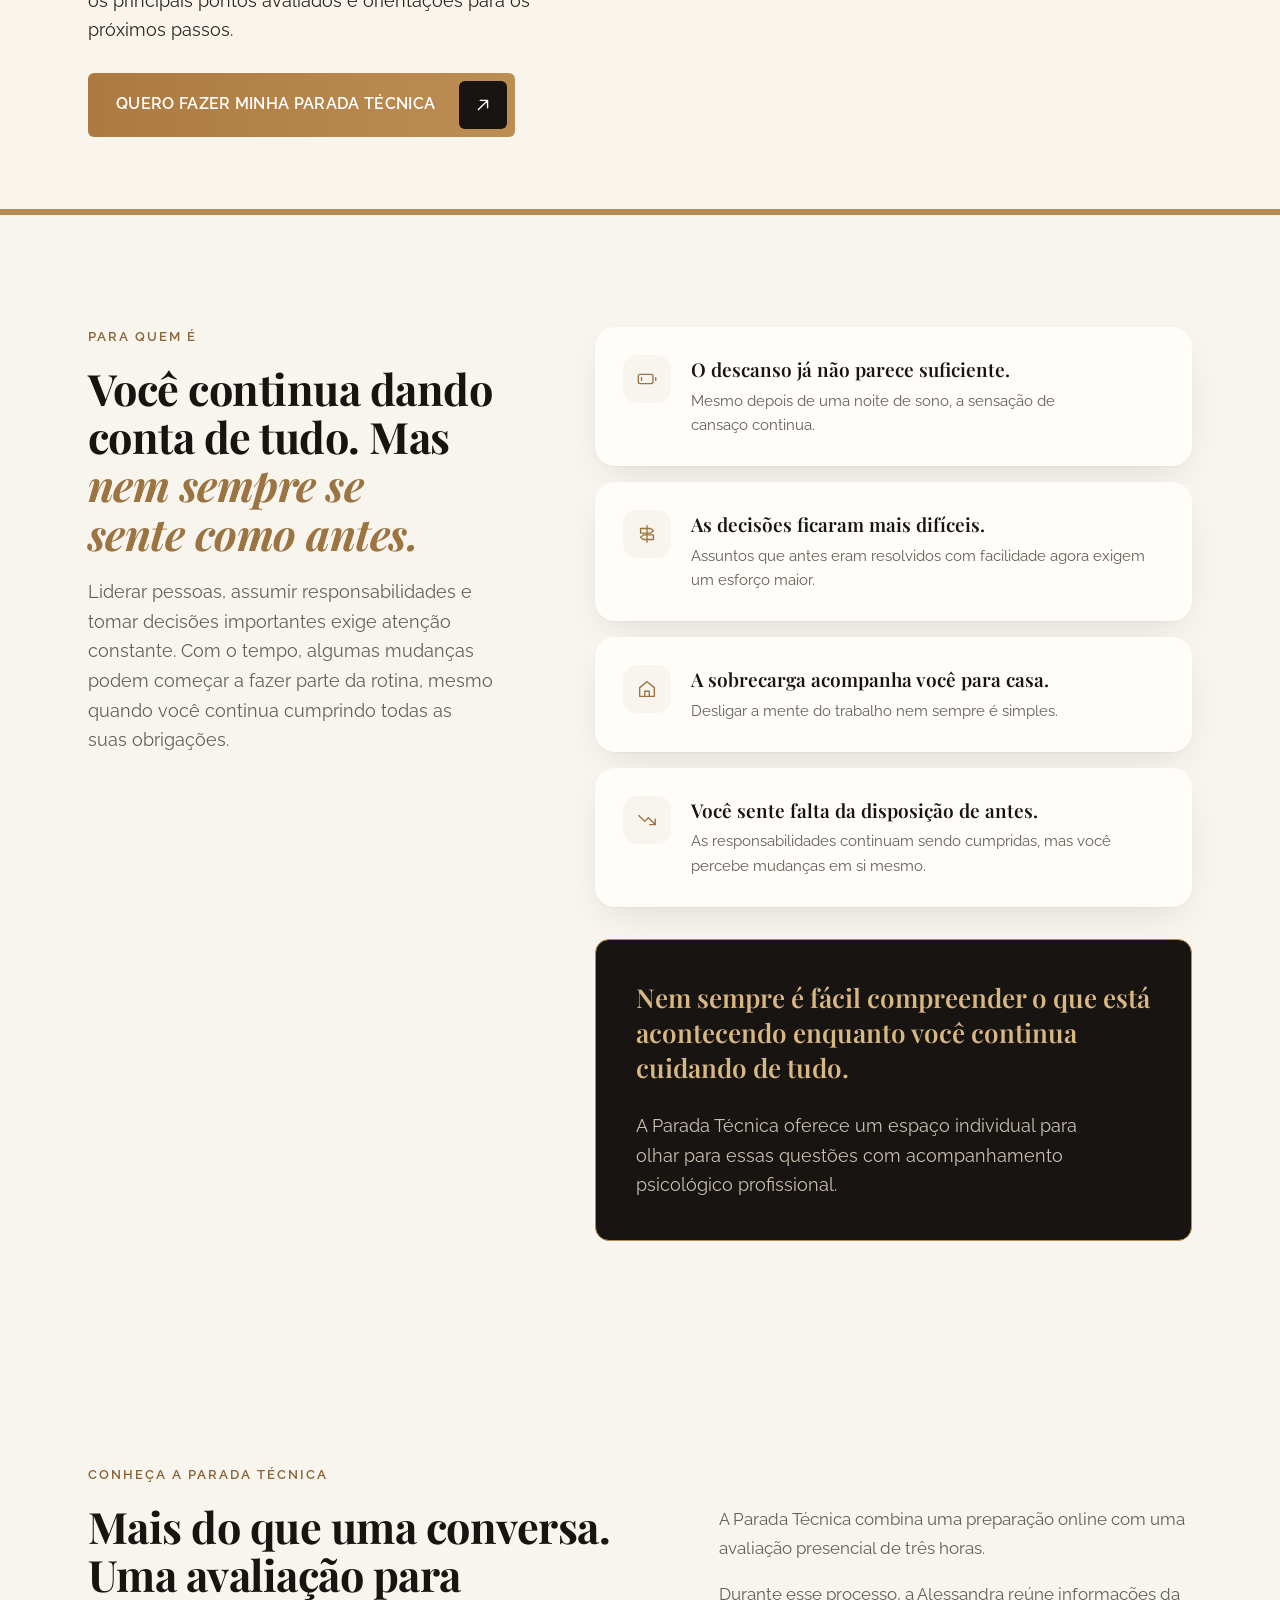
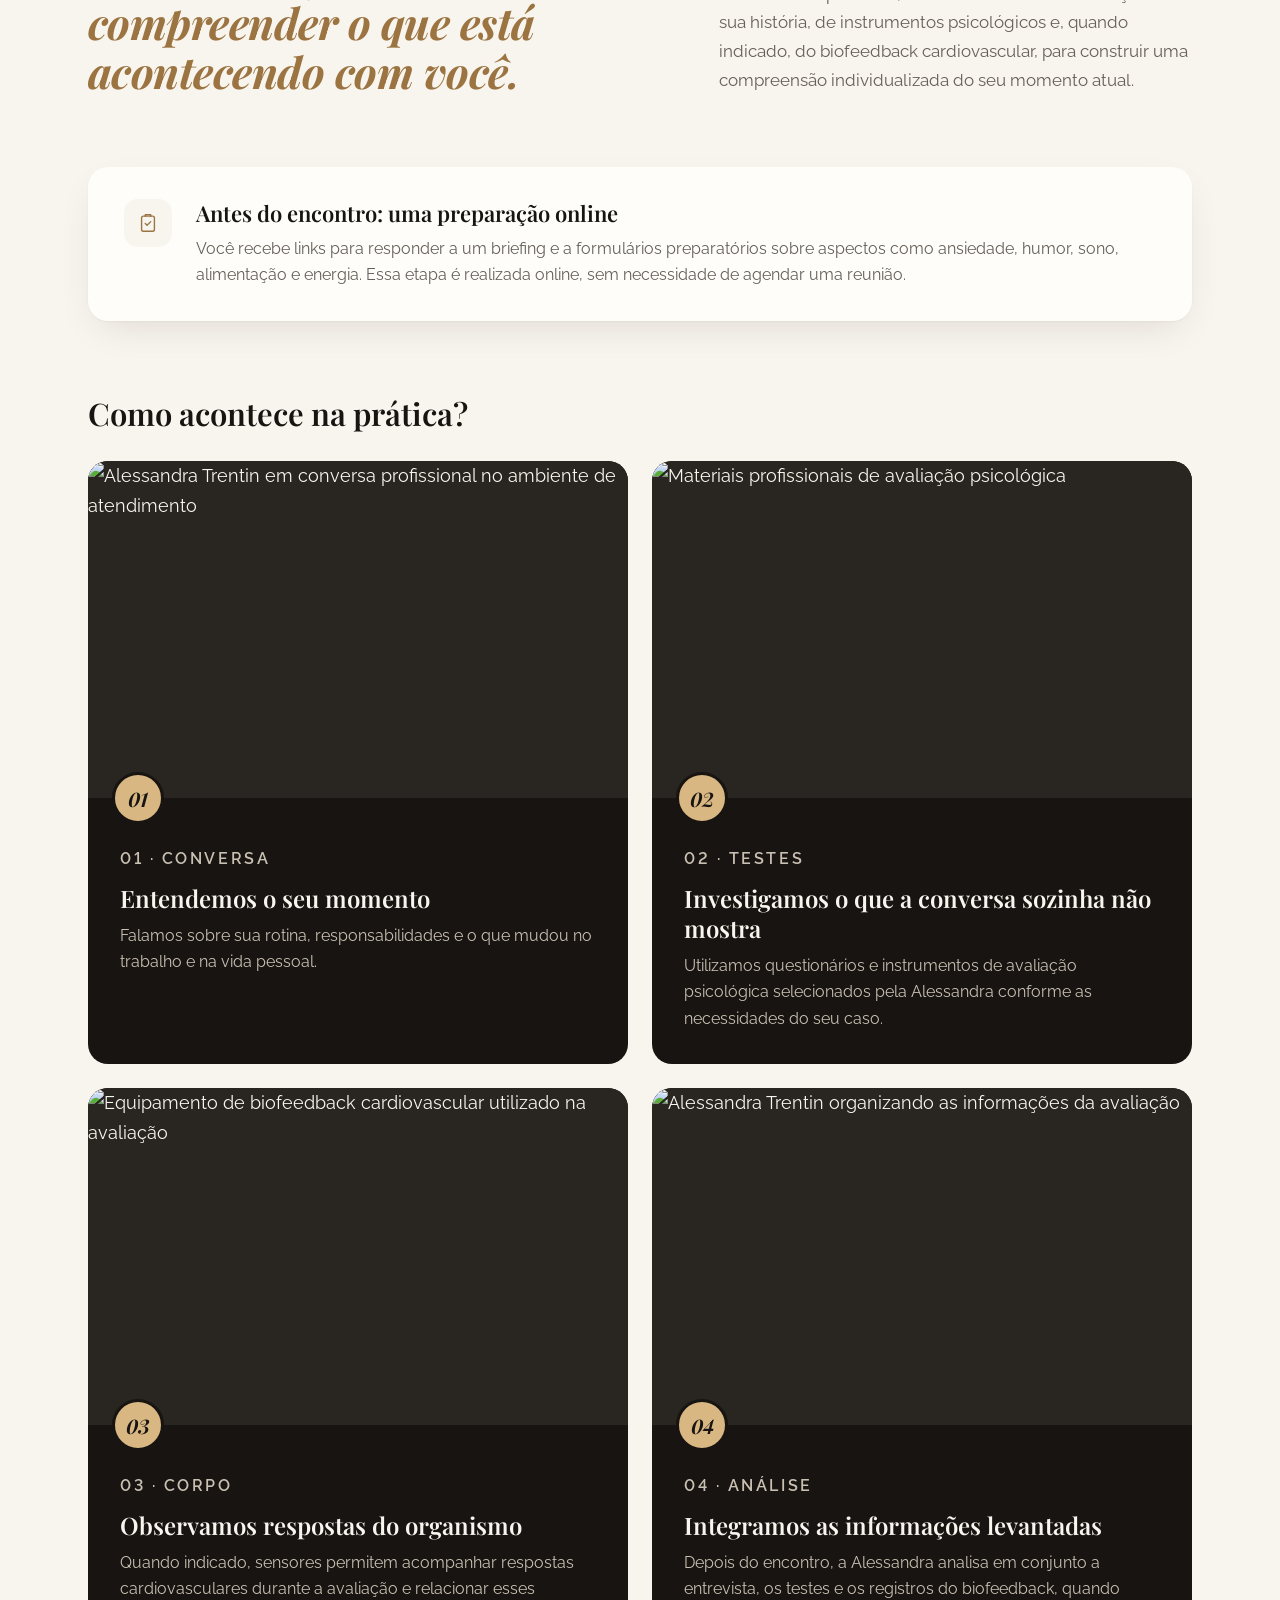
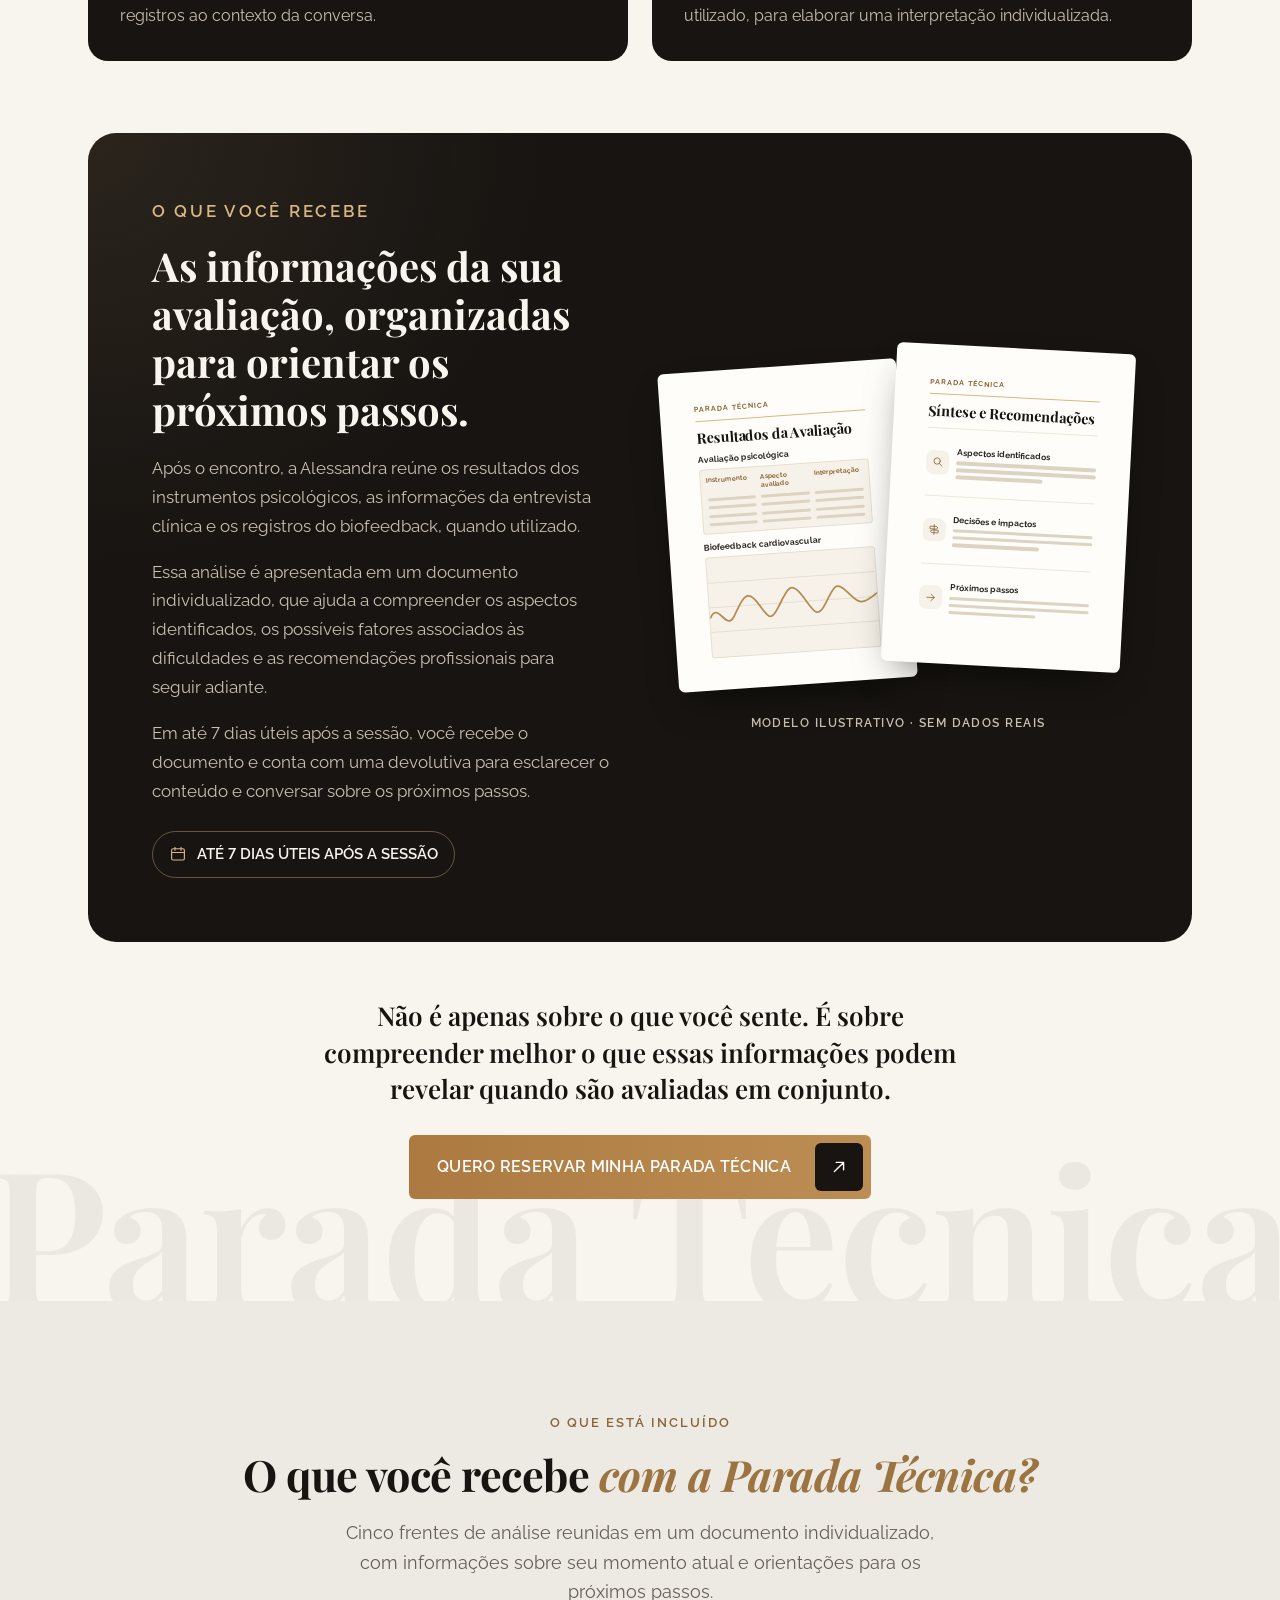
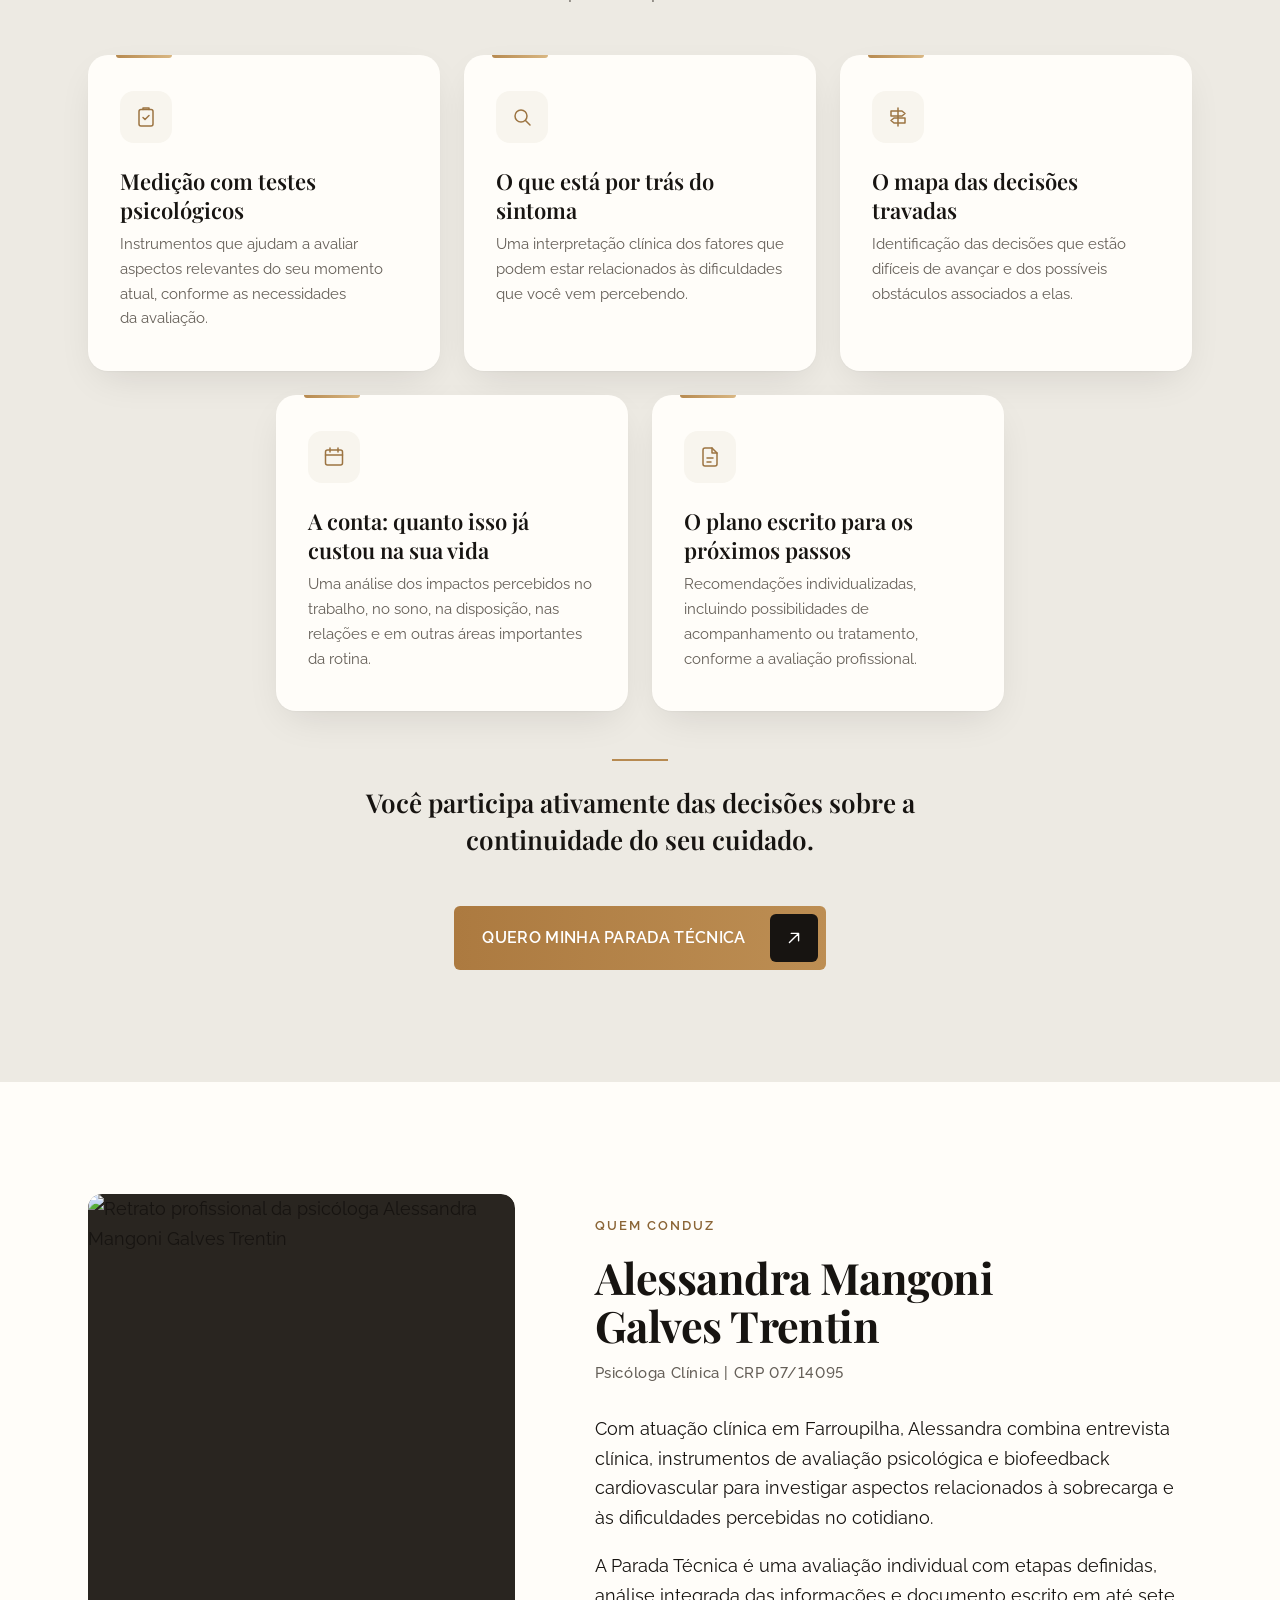
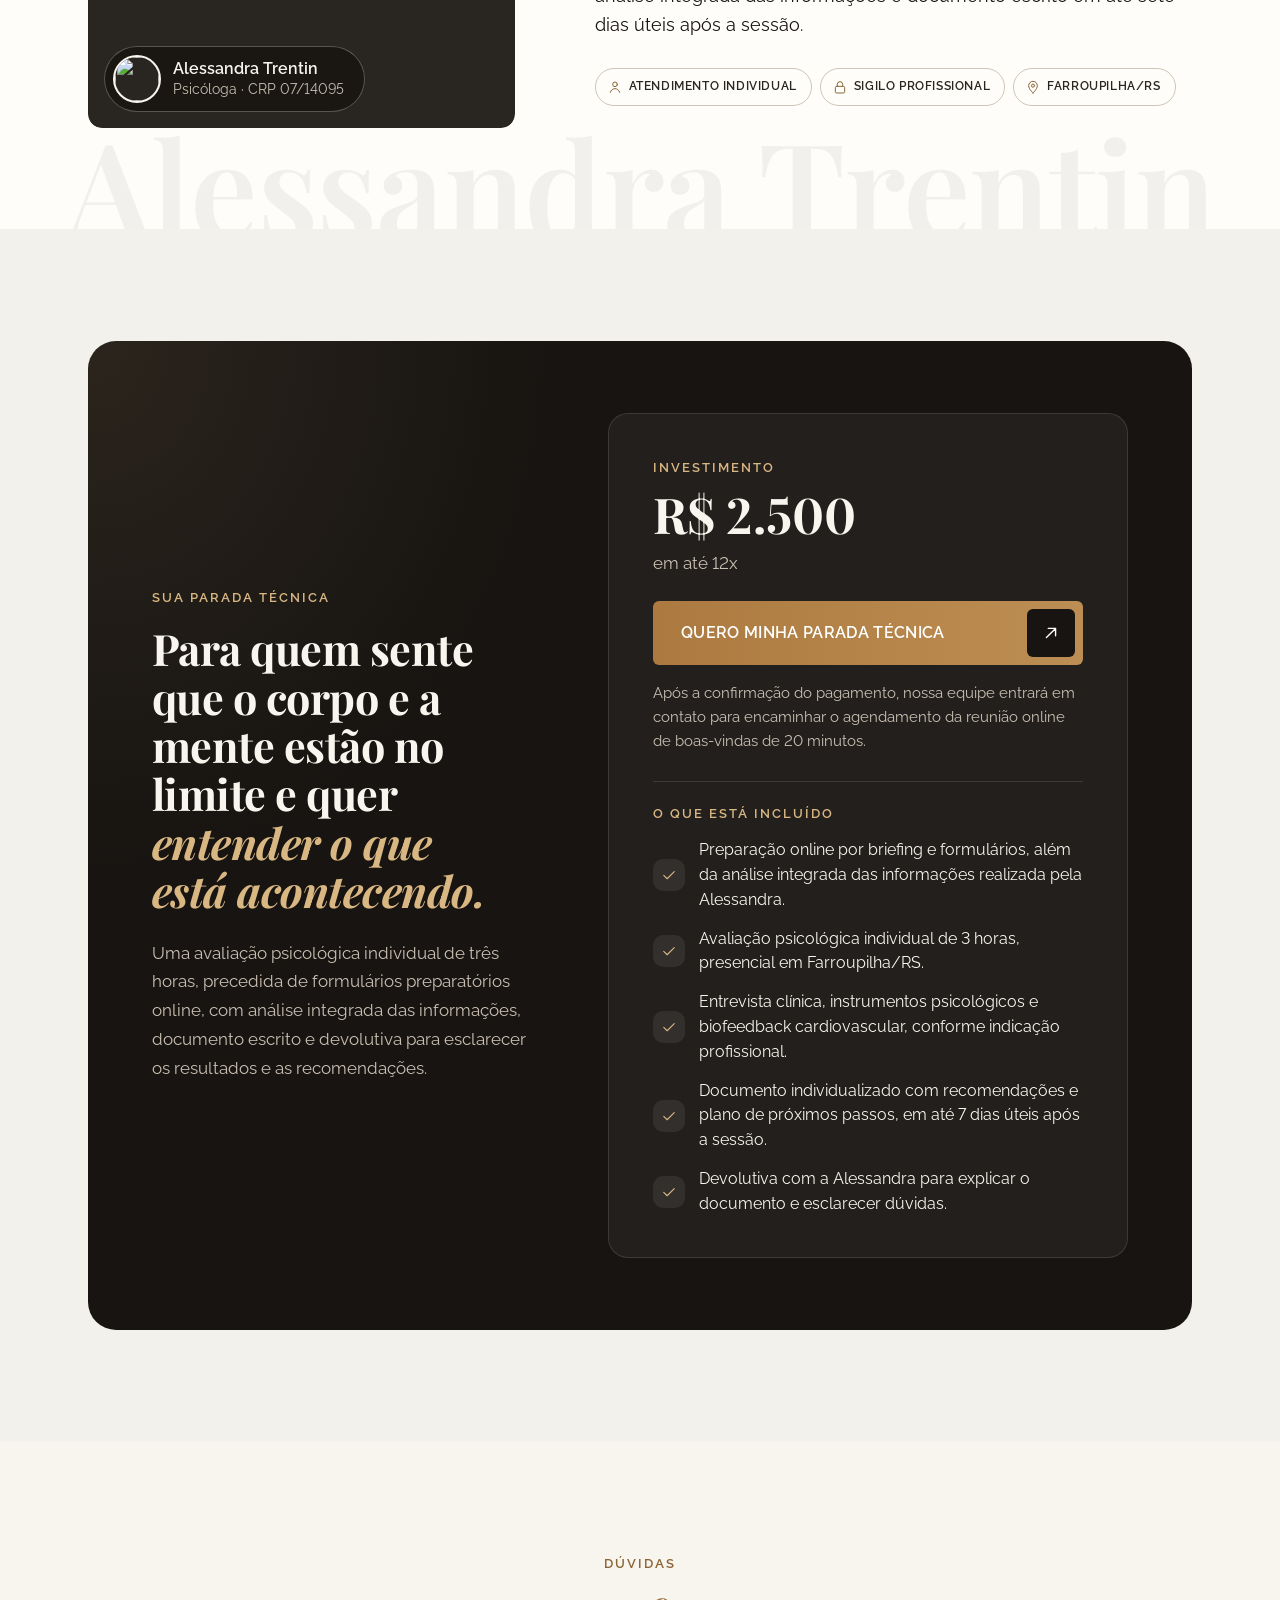
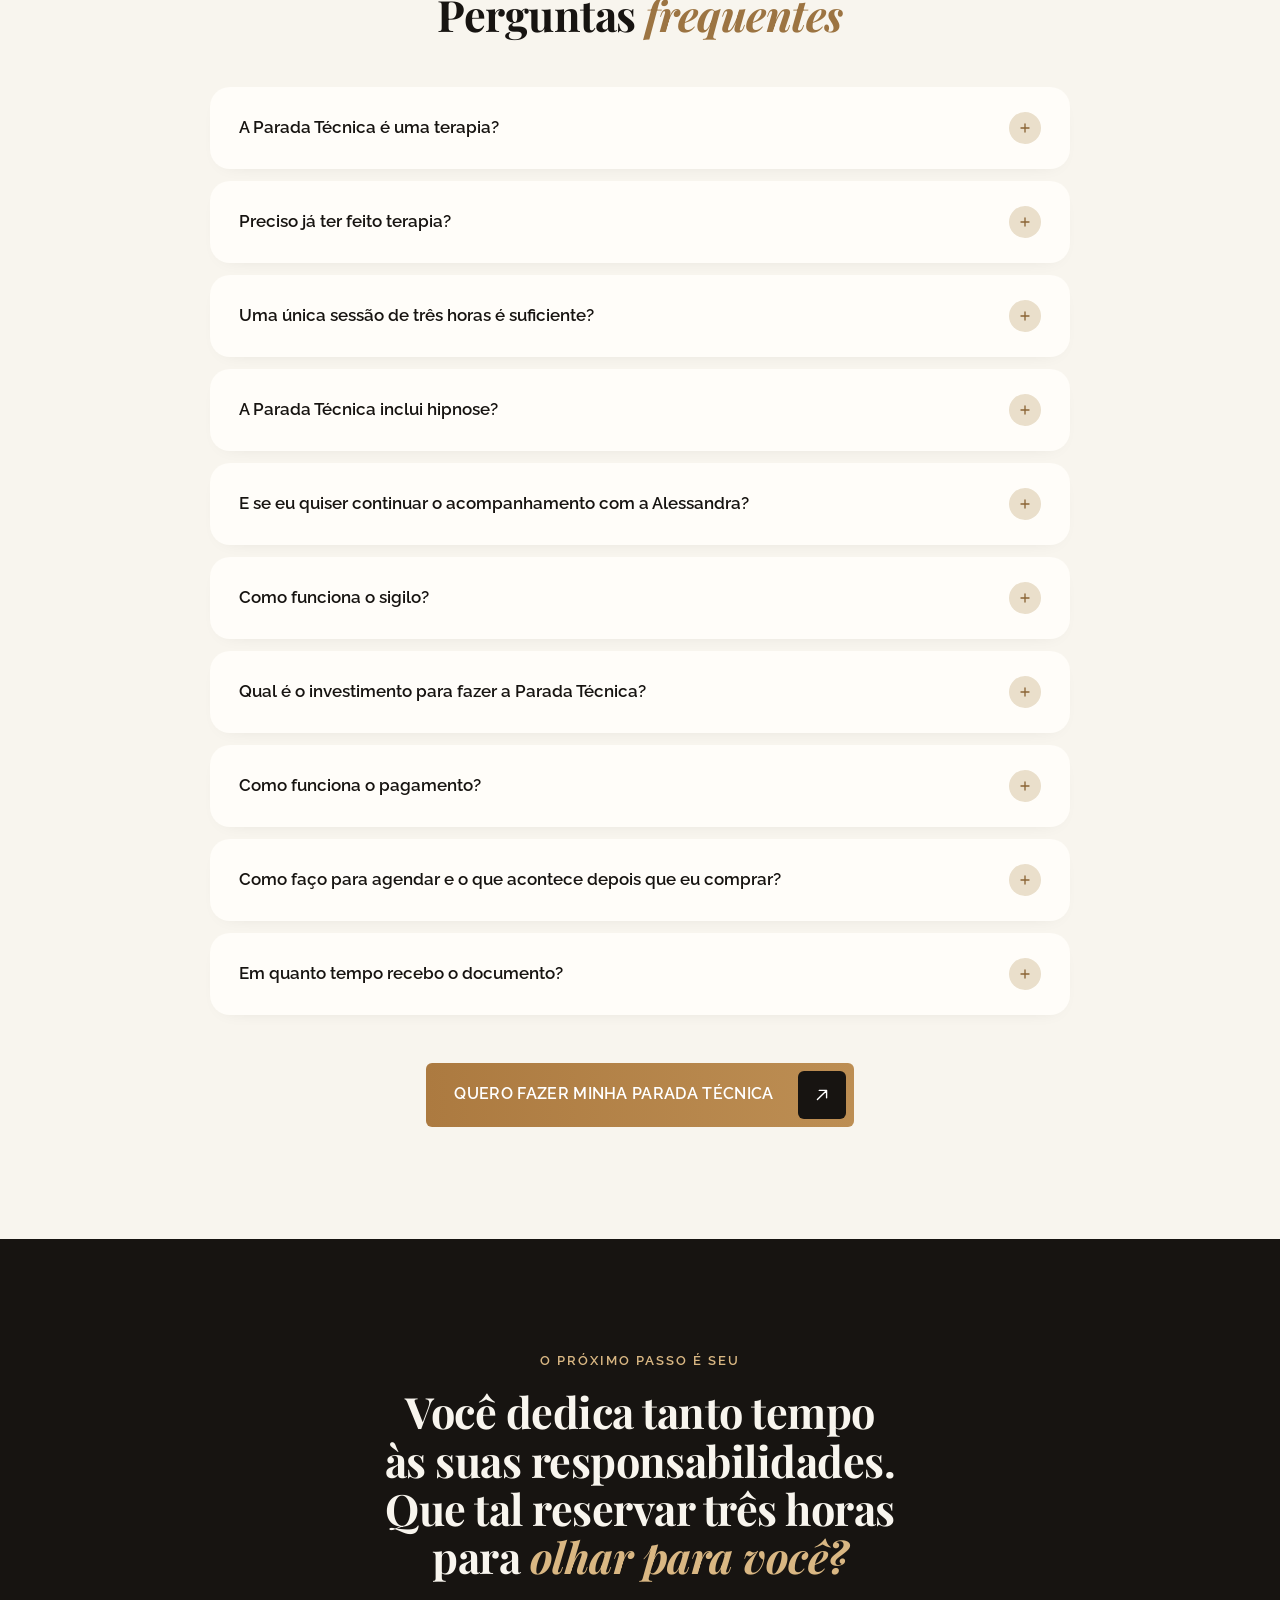
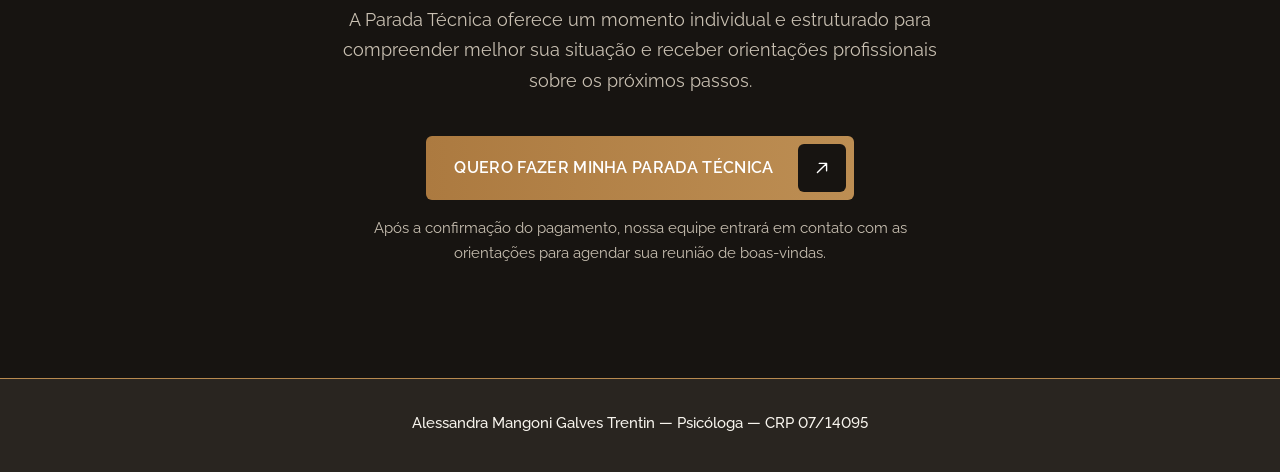
==== commit d4a8acb5: "Oferta presencial: preparação online como primeiro item de O que está incluído Co-Authored-By: Claud" ====
--- a/index.html
+++ b/index.html
@@ -12,6 +12,7 @@
 <link rel="stylesheet" href="assets/styles.css?v=94bba98c">
 <link rel="stylesheet" href="assets/motion.css?v=0e9d5f01">
 <link rel="stylesheet" href="assets/video.css?v=9ac33186">
+<link rel="stylesheet" href="assets/compat.css?v=1ae86c15">
 </head>
 <body class="version-b">
 <a class="skip-link" href="#conteudo">Ir para o conteúdo</a>
@@ -294,9 +295,9 @@
         <hr class="offer__divider">
         <h3 class="offer__subtitle">O QUE ESTÁ INCLUÍDO</h3>
         <ul class="offer__list">
-          <li><span class="offer__check" aria-hidden="true"><svg class="icon" viewBox="0 0 24 24" fill="none" stroke="currentColor" stroke-width="1.5" stroke-linecap="round" stroke-linejoin="round" aria-hidden="true" focusable="false"><path d="M5 12.5l4.5 4.5L19 7.5"/></svg></span><span>Avaliação psicológica individual de 3 horas, presencial em Farroupilha/RS.</span></li>
+          <li><span class="offer__check" aria-hidden="true"><svg class="icon" viewBox="0 0 24 24" fill="none" stroke="currentColor" stroke-width="1.5" stroke-linecap="round" stroke-linejoin="round" aria-hidden="true" focusable="false"><path d="M5 12.5l4.5 4.5L19 7.5"/></svg></span><span>Preparação online por briefing e formulários, além da análise integrada das informações realizada pela Alessandra.</span></li>
+<li><span class="offer__check" aria-hidden="true"><svg class="icon" viewBox="0 0 24 24" fill="none" stroke="currentColor" stroke-width="1.5" stroke-linecap="round" stroke-linejoin="round" aria-hidden="true" focusable="false"><path d="M5 12.5l4.5 4.5L19 7.5"/></svg></span><span>Avaliação psicológica individual de 3 horas, presencial em Farroupilha/RS.</span></li>
 <li><span class="offer__check" aria-hidden="true"><svg class="icon" viewBox="0 0 24 24" fill="none" stroke="currentColor" stroke-width="1.5" stroke-linecap="round" stroke-linejoin="round" aria-hidden="true" focusable="false"><path d="M5 12.5l4.5 4.5L19 7.5"/></svg></span><span>Entrevista clínica, instrumentos psicológicos e biofeedback cardiovascular, conforme indicação profissional.</span></li>
-<li><span class="offer__check" aria-hidden="true"><svg class="icon" viewBox="0 0 24 24" fill="none" stroke="currentColor" stroke-width="1.5" stroke-linecap="round" stroke-linejoin="round" aria-hidden="true" focusable="false"><path d="M5 12.5l4.5 4.5L19 7.5"/></svg></span><span>Preparação online por briefing e formulários, além da análise integrada das informações realizada pela Alessandra.</span></li>
 <li><span class="offer__check" aria-hidden="true"><svg class="icon" viewBox="0 0 24 24" fill="none" stroke="currentColor" stroke-width="1.5" stroke-linecap="round" stroke-linejoin="round" aria-hidden="true" focusable="false"><path d="M5 12.5l4.5 4.5L19 7.5"/></svg></span><span>Documento individualizado com recomendações e plano de próximos passos, em até 7 dias úteis após a sessão.</span></li>
 <li><span class="offer__check" aria-hidden="true"><svg class="icon" viewBox="0 0 24 24" fill="none" stroke="currentColor" stroke-width="1.5" stroke-linecap="round" stroke-linejoin="round" aria-hidden="true" focusable="false"><path d="M5 12.5l4.5 4.5L19 7.5"/></svg></span><span>Devolutiva com a Alessandra para explicar o documento e esclarecer dúvidas.</span></li>
         </ul>
@@ -405,5 +406,6 @@
 <script src="assets/main.js?v=ad740dc9" defer></script>
 <script src="assets/motion.js?v=2f08aefe" defer></script>
 <script src="assets/video.js?v=757279e5" defer></script>
+<script src="assets/compat.js?v=70b0f4b9" defer></script>
 </body>
 </html>
--- a/assets/compat.css
+++ b/assets/compat.css
@@ -0,0 +1,20 @@
+/* Plano B do modelo de documento para navegadores sem unidades de contêiner (cqw):
+   iPhone com iOS 15 ou anterior (inclusive o navegador do WhatsApp) e Safari 15 no Mac.
+   compat.js grava em --u, em px, 1% da largura de cada .doc-mock (o mesmo que 1cqw).
+   Nos navegadores atuais este bloco é ignorado. */
+@supports not (width: 1cqw) {
+  .doc-mock__brand { font-size: calc(var(--u, 2px) * 4.2); padding-bottom: calc(var(--u, 2px) * 3); }
+  .doc-mock__title { margin: calc(var(--u, 2px) * 4.5) 0 calc(var(--u, 2px) * 5); font-size: calc(var(--u, 2px) * 8.4); }
+  .doc-mock__label { margin-bottom: calc(var(--u, 2px) * 2.6); font-size: calc(var(--u, 2px) * 5); }
+  .doc-mock__table {
+    gap: calc(var(--u, 2px) * 3); margin-bottom: calc(var(--u, 2px) * 5);
+    padding: calc(var(--u, 2px) * 3.6); border-radius: calc(var(--u, 2px) * 2);
+  }
+  .doc-mock__th { font-size: calc(var(--u, 2px) * 3.9); }
+  .doc-mock__bar { height: calc(var(--u, 2px) * 2); border-radius: var(--u, 2px); }
+  .doc-mock__group-body .doc-mock__bar { margin-top: calc(var(--u, 2px) * 2.2); }
+  .doc-mock__chart { border-radius: calc(var(--u, 2px) * 2); }
+  .doc-mock__group { grid-template-columns: calc(var(--u, 2px) * 14) 1fr; gap: calc(var(--u, 2px) * 4); }
+  .doc-mock__icon { width: calc(var(--u, 2px) * 14); height: calc(var(--u, 2px) * 14); border-radius: calc(var(--u, 2px) * 4); }
+  .doc-mock__icon .icon { width: calc(var(--u, 2px) * 7.5); height: calc(var(--u, 2px) * 7.5); }
+}
